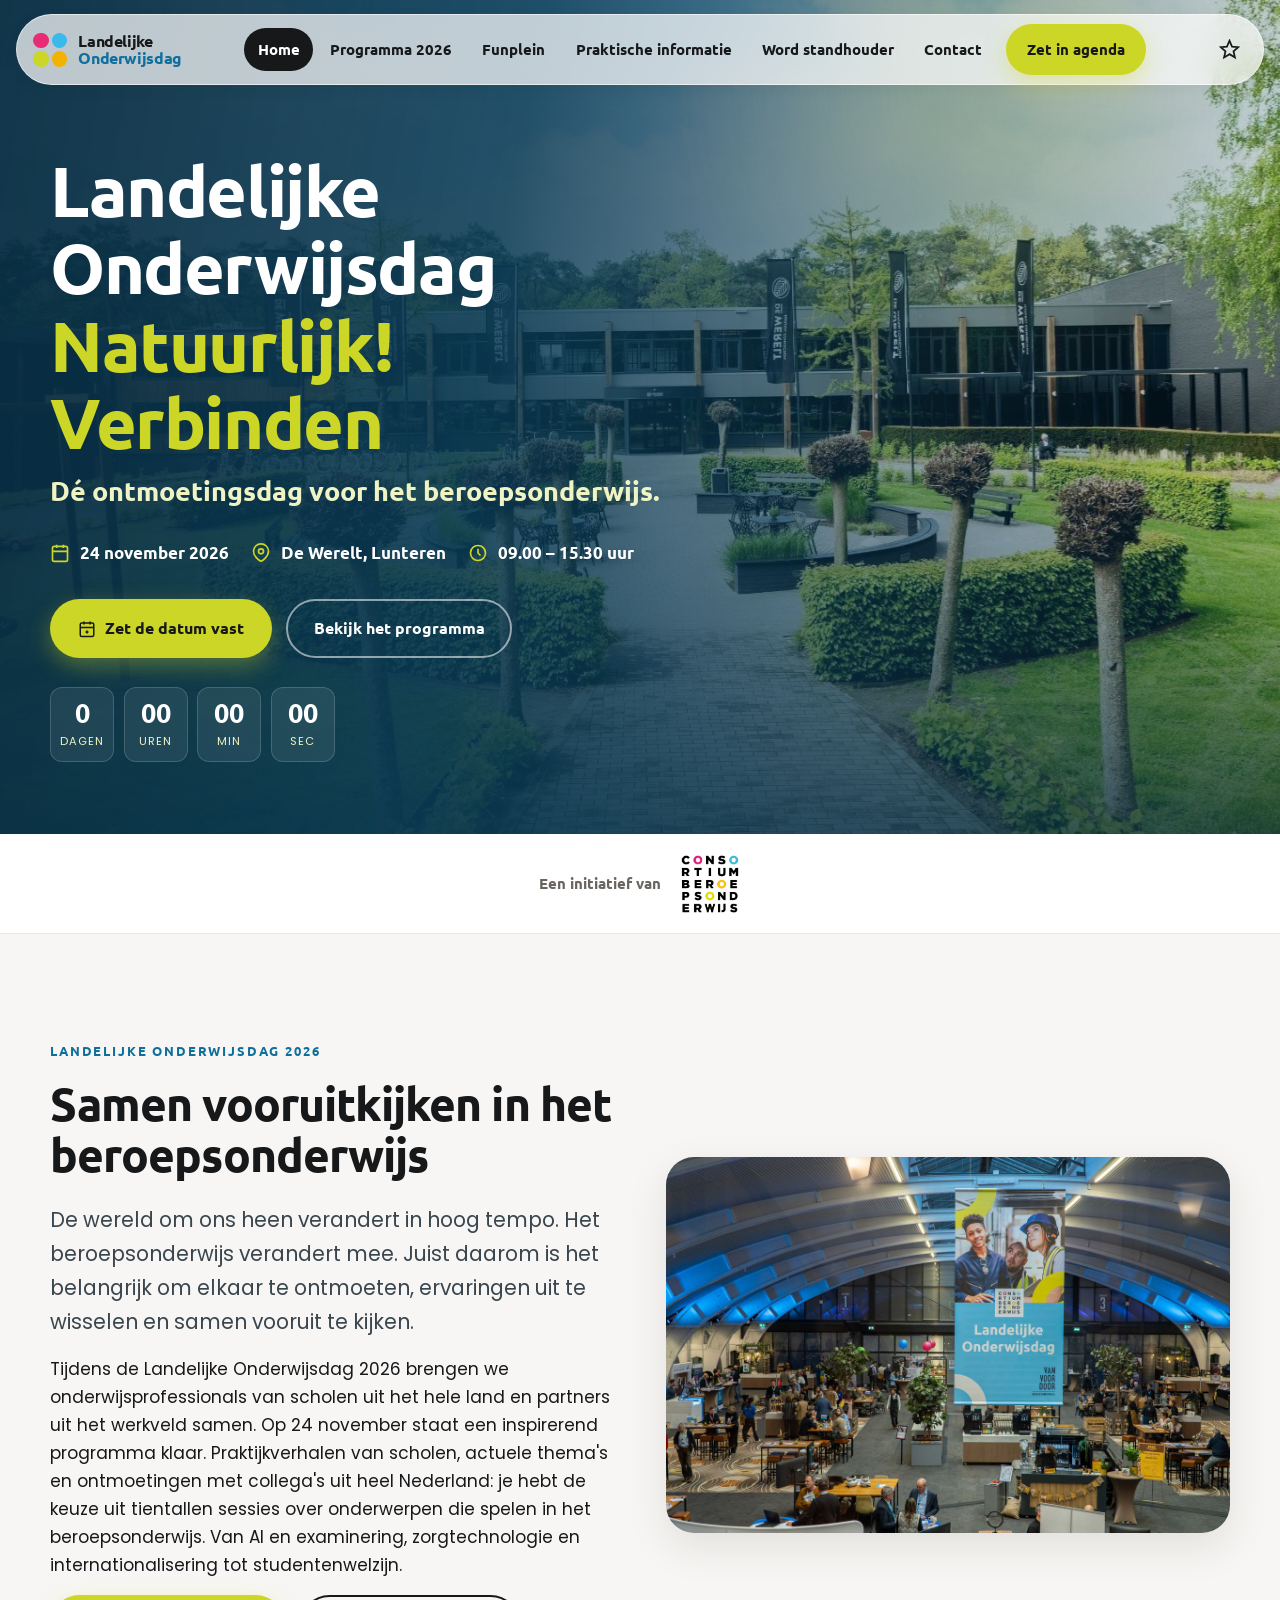
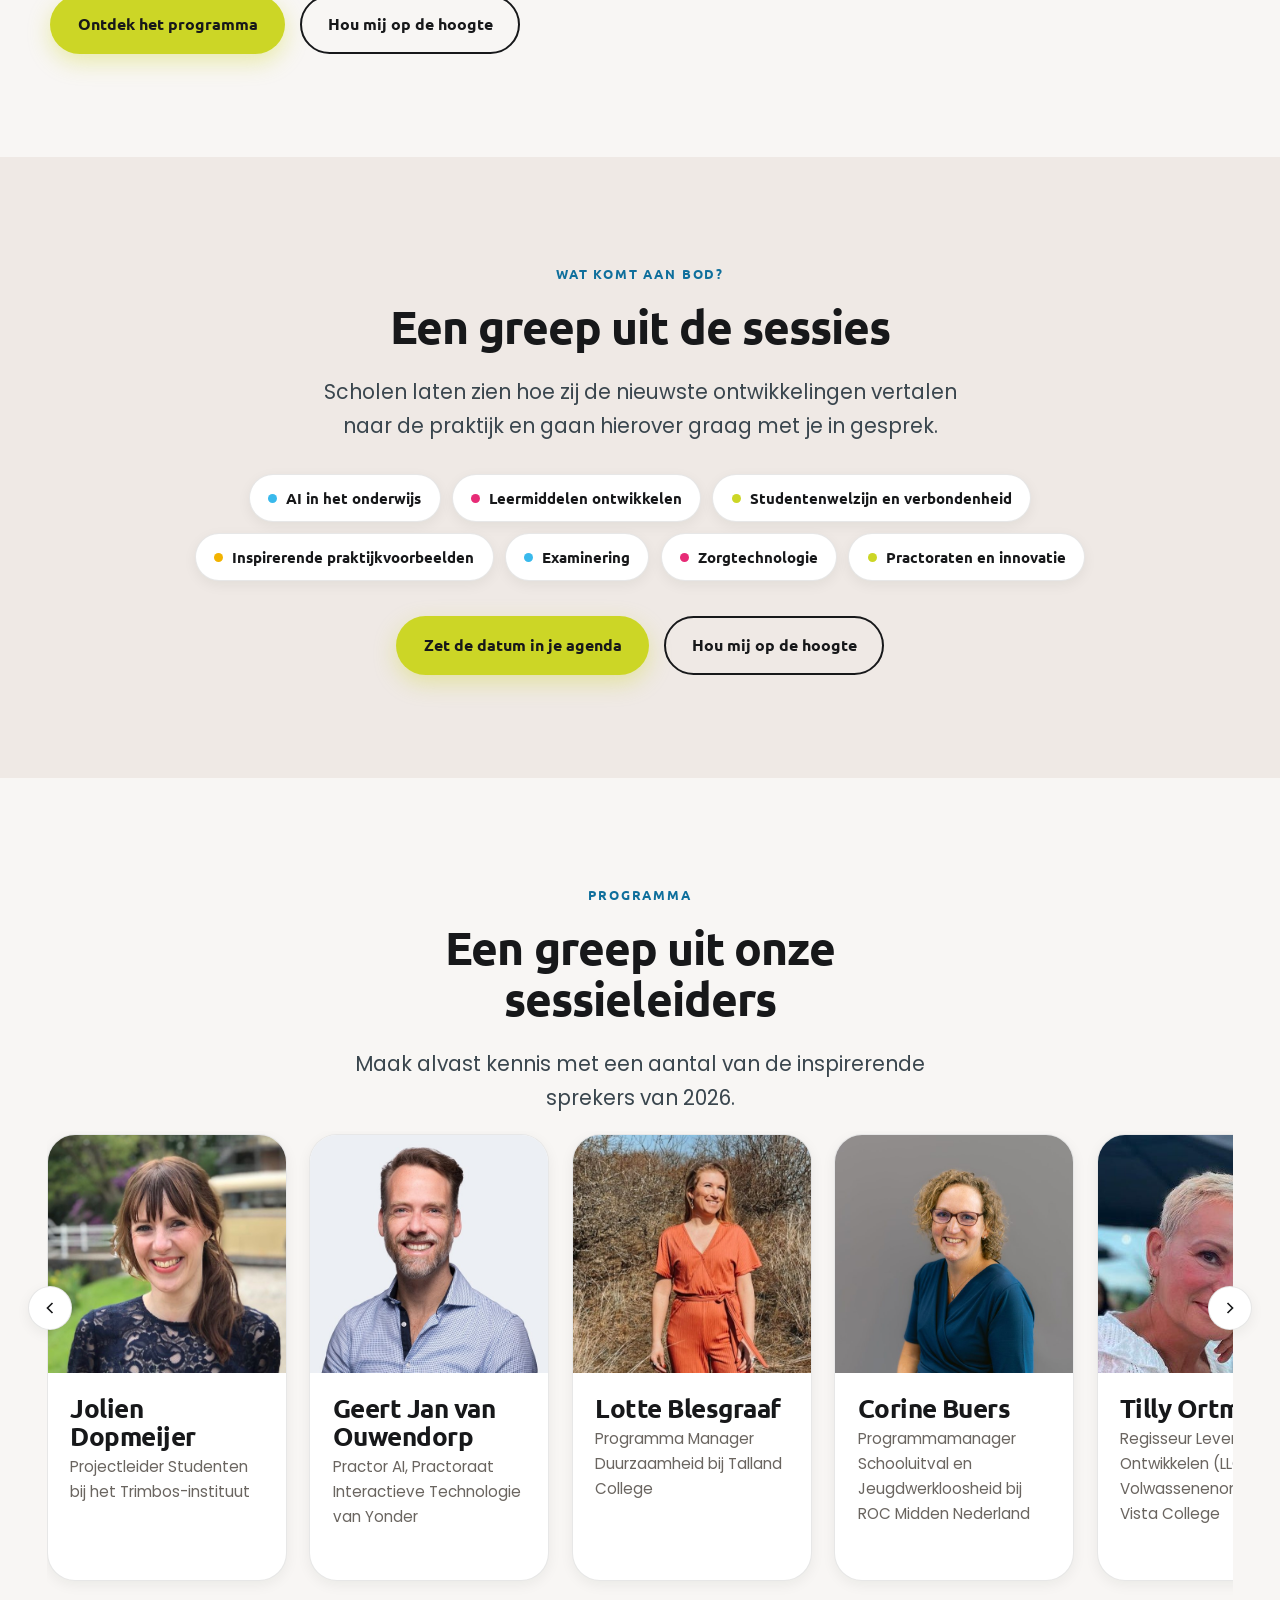
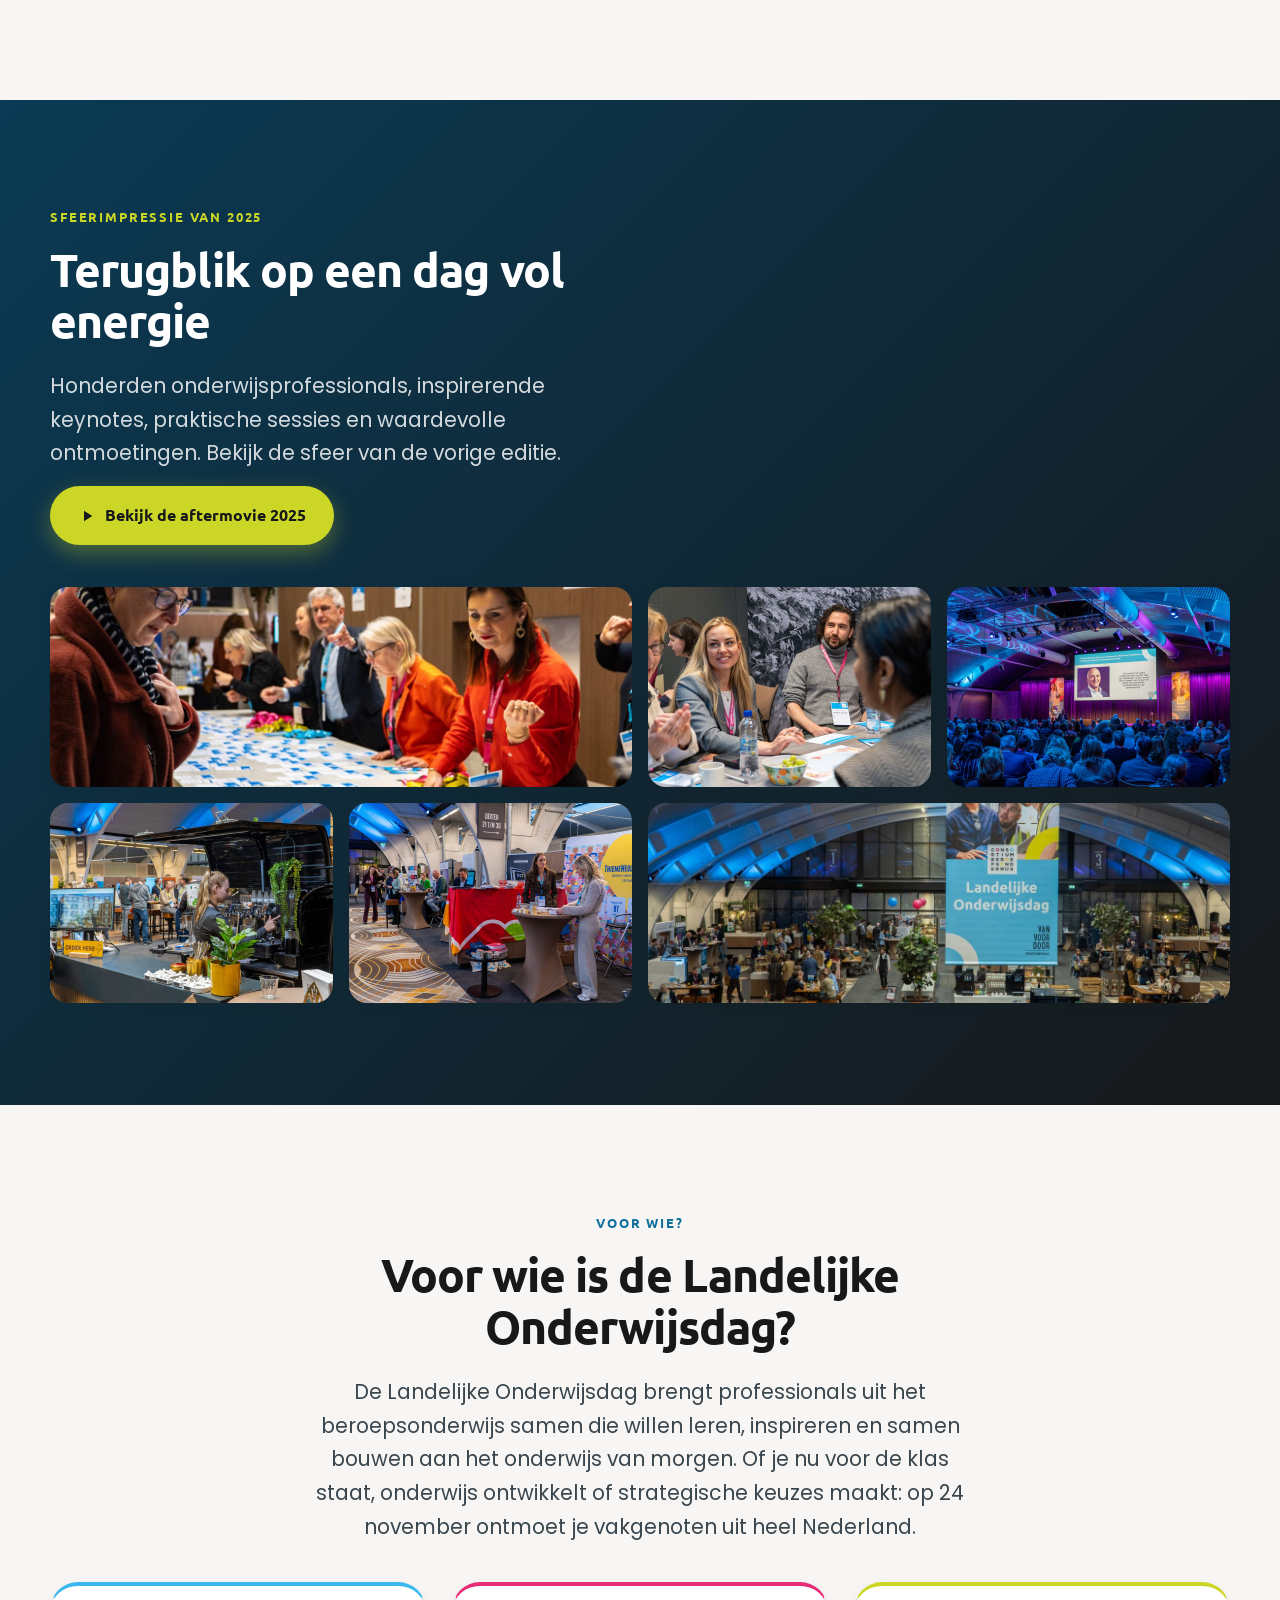
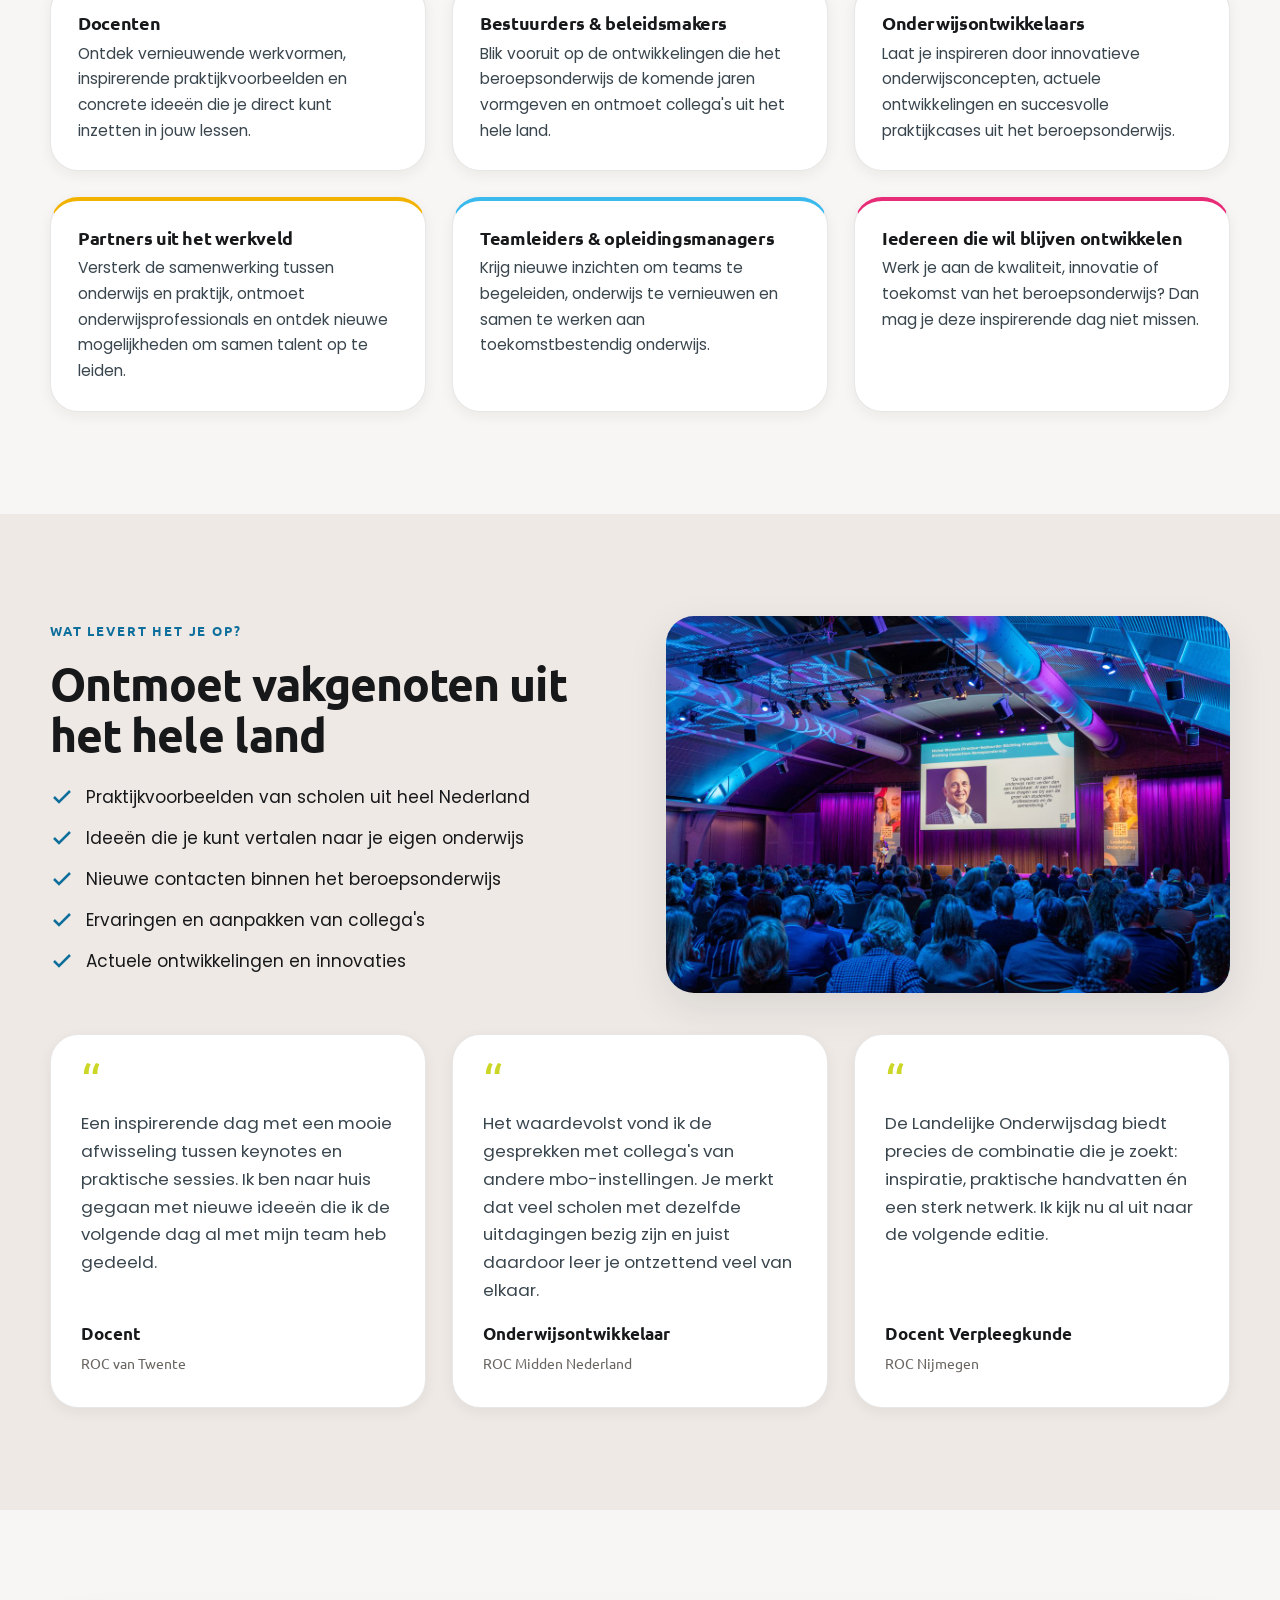
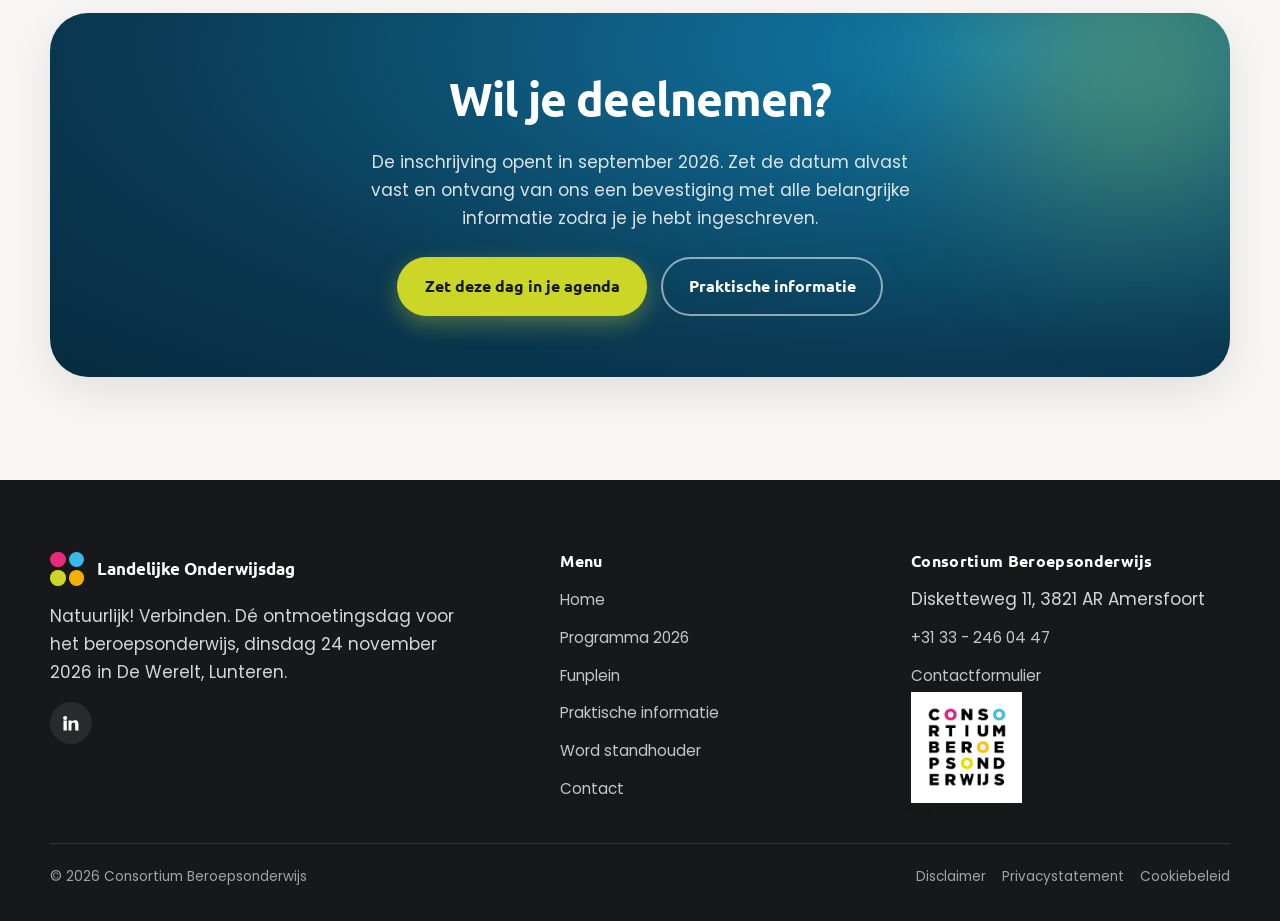
==== index.html @ f84aaa5c "Logo's KLIMmbo en Stichting Praktijkleren toevoegen, tijdlijn-lettergrootte vergroten, timetable-PDF" ====
<!DOCTYPE html>
<html lang="nl">
<head>
<meta charset="UTF-8">
<meta name="viewport" content="width=device-width, initial-scale=1">
<title>Landelijke Onderwijsdag 2026: Natuurlijk! Verbinden</title>
<meta name="description" content="Dinsdag 24 november 2026 in De Werelt, Lunteren. De ontmoetingsplek voor het beroepsonderwijs. Praktijkverhalen, keynotes en tientallen sessies over AI, examinering, studentenwelzijn en meer.">
<meta property="og:title" content="24 november 2026: Landelijke Onderwijsdag">
<meta property="og:description" content="Natuurlijk! Verbinden, dé ontmoetingsdag voor het beroepsonderwijs.">
<meta property="og:type" content="website">
<meta property="og:url" content="https://www.landelijkeonderwijsdag.nl">
<meta property="og:image" content="/assets/og-image.png">
<meta property="og:image:width" content="1200">
<meta property="og:image:height" content="630">
<meta name="twitter:card" content="summary_large_image">
<meta name="twitter:image" content="/assets/og-image.png">
<link rel="icon" href="assets/favicon.svg?v=3" type="image/svg+xml">
<link rel="icon" type="image/png" sizes="32x32" href="assets/favicon-32.png?v=3">
<link rel="apple-touch-icon" sizes="180x180" href="assets/favicon-180.png?v=3">
<link rel="preconnect" href="https://fonts.googleapis.com">
<link rel="preconnect" href="https://fonts.gstatic.com" crossorigin>
<link href="https://fonts.googleapis.com/css2?family=Ubuntu:wght@500;700&family=Poppins:wght@300;400;500;600;700&display=swap" rel="stylesheet">
<script>document.documentElement.classList.add("js");</script>
<link rel="stylesheet" href="assets/styles.css?v=35">
</head>
<body>

<!-- HEADER -->
<header class="site-header">
  <div class="bar">
    <a class="brand" href="index.html" aria-label="Landelijke Onderwijsdag home">
      <span class="brand-mark" aria-hidden="true"><i></i><i></i><i></i><i></i></span>
      <span class="brand-txt">Landelijke<br><b>Onderwijsdag</b></span>
    </a>
    <nav class="nav" id="nav" aria-label="Hoofdmenu">
      <a href="index.html" class="active">Home</a>
      <a href="programma.html">Programma 2026</a>
      <a href="funplein.html">Funplein</a>
      <a href="praktische-informatie.html">Praktische informatie</a>
      <a href="word-standhouder.html">Word standhouder</a>
      <a href="contact.html">Contact</a>
      <a href="assets/files/onderwijsdag-2026.ics" class="btn" download>Zet in agenda</a>
    </nav>
    <button class="nav-toggle" aria-label="Menu" aria-controls="nav" aria-expanded="false">
      <span></span><span></span><span></span>
    </button>
  </div>
</header>
<div class="nav-backdrop"></div>

<!-- HERO -->
<section class="hero hero--photo">
  <div class="hero-bg"><img src="assets/img/venue-hero.jpg" alt="De Werelt in Lunteren, locatie van de Landelijke Onderwijsdag" fetchpriority="high"></div>
  <div class="hero-overlay"></div>
  <div class="container">
    <div class="hero-copy">
      <h1>Landelijke<br>Onderwijsdag<span class="accent">Natuurlijk! Verbinden</span></h1>
      <p class="tagline">Dé ontmoetingsdag voor het beroepsonderwijs.</p>
      <div class="meta">
        <div>
          <svg viewBox="0 0 24 24" fill="none" stroke="currentColor" stroke-width="2"><rect x="3" y="4" width="18" height="18" rx="2"/><path d="M16 2v4M8 2v4M3 10h18"/></svg>
          24 november 2026
        </div>
        <div>
          <svg viewBox="0 0 24 24" fill="none" stroke="currentColor" stroke-width="2"><path d="M21 10c0 7-9 12-9 12s-9-5-9-12a9 9 0 0 1 18 0z"/><circle cx="12" cy="10" r="3"/></svg>
          De Werelt, Lunteren
        </div>
        <div>
          <svg viewBox="0 0 24 24" fill="none" stroke="currentColor" stroke-width="2"><circle cx="12" cy="12" r="9"/><path d="M12 7v5l3 3"/></svg>
          09.00 – 15.30 uur
        </div>
      </div>
      <div class="btn-row">
        <a href="assets/files/onderwijsdag-2026.ics" class="btn" download>
          <svg viewBox="0 0 24 24" fill="none" stroke="currentColor" stroke-width="2"><rect x="3" y="4" width="18" height="18" rx="2"/><path d="M16 2v4M8 2v4M3 10h18M12 14v4M10 16h4"/></svg>
          Zet de datum vast
        </a>
        <a href="programma.html" class="btn btn--outline-light">Bekijk het programma</a>
      </div>
      <div class="countdown" data-countdown aria-label="Aftellen tot het evenement">
        <div class="unit"><div class="num" data-d>–</div><div class="lbl">dagen</div></div>
        <div class="unit"><div class="num" data-h>–</div><div class="lbl">uren</div></div>
        <div class="unit"><div class="num" data-m>–</div><div class="lbl">min</div></div>
        <div class="unit"><div class="num" data-s>–</div><div class="lbl">sec</div></div>
      </div>
    </div>
  </div>
</section>

<!-- Een initiatief van -->
<div class="initiatief">
  <div class="container">
    <span class="lbl">Een initiatief van</span>
    <a href="https://www.consortiumbo.nl" target="_blank" rel="noopener" aria-label="Consortium Beroepsonderwijs">
      <img src="assets/img/consortium-logo.png" alt="Consortium Beroepsonderwijs">
    </a>
  </div>
</div>

<!-- INTRO -->
<section class="section">
  <div class="container split">
    <div class="reveal">
      <span class="eyebrow">Landelijke Onderwijsdag 2026</span>
      <h2>Samen vooruitkijken in het beroepsonderwijs</h2>
      <p class="lead">De wereld om ons heen verandert in hoog tempo. Het beroepsonderwijs verandert mee. Juist daarom is het belangrijk om elkaar te ontmoeten, ervaringen uit te wisselen en samen vooruit te kijken.</p>
      <p>Tijdens de Landelijke Onderwijsdag 2026 brengen we onderwijsprofessionals van scholen uit het hele land en partners uit het werkveld samen. Op 24 november staat een inspirerend programma klaar. Praktijkverhalen van scholen, actuele thema's en ontmoetingen met collega's uit heel Nederland: je hebt de keuze uit tientallen sessies over onderwerpen die spelen in het beroepsonderwijs. Van AI en examinering, zorgtechnologie en internationalisering tot studentenwelzijn.</p>
      <div class="btn-row">
        <a href="programma.html" class="btn">Ontdek het programma</a>
        <a href="contact.html" class="btn btn--ghost">Hou mij op de hoogte</a>
      </div>
    </div>
    <div class="media reveal d2">
      <img src="assets/img/sfeer6.jpg" alt="Sfeerimpressie van de Landelijke Onderwijsdag">
    </div>
  </div>
</section>

<!-- SESSIES -->
<section class="section sec-cream2">
  <div class="container">
    <div class="center reveal" style="max-width:640px;margin-inline:auto">
      <span class="eyebrow" style="justify-content:center">Wat komt aan bod?</span>
      <h2>Een greep uit de sessies</h2>
      <p class="lead" style="margin-inline:auto">Scholen laten zien hoe zij de nieuwste ontwikkelingen vertalen naar de praktijk en gaan hierover graag met je in gesprek.</p>
    </div>
    <ul class="pills reveal d1" style="justify-content:center;margin-top:2rem;max-width:900px;margin-inline:auto">
      <li>AI in het onderwijs</li>
      <li>Leermiddelen ontwikkelen</li>
      <li>Studentenwelzijn en verbondenheid</li>
      <li>Inspirerende praktijkvoorbeelden</li>
      <li>Examinering</li>
      <li>Zorgtechnologie</li>
      <li>Practoraten en innovatie</li>
    </ul>
    <div class="center reveal d2" style="margin-top:2.2rem">
      <div class="btn-row" style="justify-content:center">
        <a href="assets/files/onderwijsdag-2026.ics" class="btn" download>Zet de datum in je agenda</a>
        <a href="contact.html" class="btn btn--ghost">Hou mij op de hoogte</a>
      </div>
    </div>
  </div>
</section>

<!-- SPREKERS -->
<section class="section">
  <div class="container">
    <div class="center reveal" style="max-width:620px;margin-inline:auto">
      <span class="eyebrow" style="justify-content:center">Programma</span>
      <h2>Een greep uit onze sessieleiders</h2>
      <p class="lead" style="margin-inline:auto">Maak alvast kennis met een aantal van de inspirerende sprekers van 2026.</p>
    </div>
    <div class="speaker-slider reveal d2">
      <button type="button" class="speaker-slider__nav speaker-slider__nav--prev" aria-label="Vorige sprekers">
        <svg viewBox="0 0 24 24" fill="none" stroke="currentColor" stroke-width="2"><path d="M15 18l-6-6 6-6"/></svg>
      </button>
      <div class="speaker-slider__track">
        <article class="speaker speaker-slider__item">
          <img src="assets/img/speaker-jolien.jpg?v=2" alt="Jolien Dopmeijer">
          <div class="body"><h3>Jolien Dopmeijer</h3><p class="role">Projectleider Studenten bij het Trimbos-instituut</p></div>
        </article>
        <article class="speaker speaker-slider__item">
          <img src="assets/img/speaker-geertjan.jpg" alt="Geert Jan van Ouwendorp">
          <div class="body"><h3>Geert Jan van Ouwendorp</h3><p class="role">Practor AI, Practoraat Interactieve Technologie van Yonder</p></div>
        </article>
        <article class="speaker speaker-slider__item">
          <img src="assets/img/speaker-lotte.jpg" alt="Lotte Blesgraaf">
          <div class="body"><h3>Lotte Blesgraaf</h3><p class="role">Programma Manager Duurzaamheid bij Talland College</p></div>
        </article>
        <article class="speaker speaker-slider__item">
          <img src="assets/img/speakers/corine-buers.jpg" alt="Corine Buers">
          <div class="body"><h3>Corine Buers</h3><p class="role">Programmamanager Schooluitval en Jeugdwerkloosheid bij ROC Midden Nederland</p></div>
        </article>
        <article class="speaker speaker-slider__item">
          <img src="assets/img/speakers/tilly-ortmans.jpg" alt="Tilly Ortmans">
          <div class="body"><h3>Tilly Ortmans</h3><p class="role">Regisseur Leven Lang Ontwikkelen (LLO) en Volwassenenonderwijs bij Vista College</p></div>
        </article>
        <article class="speaker speaker-slider__item">
          <img src="assets/img/speakers/martin-borsje.jpg" alt="Martin Borsje">
          <div class="body"><h3>Martin Borsje</h3><p class="role">Docent Mechatronica bij Da Vinci College en contact Internationalisering</p></div>
        </article>
        <article class="speaker speaker-slider__item">
          <img src="assets/img/speakers/anne-ruth-oosterbroek.jpg" alt="Anne-Ruth Oosterbroek">
          <div class="body"><h3>Anne-Ruth Oosterbroek</h3><p class="role">Docent onderzoeker Zorg en Technologie bij ROC van Twente</p></div>
        </article>
        <article class="speaker speaker-slider__item">
          <img src="assets/img/speakers/sander-berendsen.jpg" alt="Sander Berendsen">
          <div class="body"><h3>Sander Berendsen</h3><p class="role">Docent-onderzoeker bij Graafschap College en lerarenopleider aan de HAN Academie Educatie</p></div>
        </article>
        <article class="speaker speaker-slider__item">
          <img src="assets/img/speakers/francis-herrijgers.jpg" alt="Francis Herrijgers">
          <div class="body"><h3>Francis Herrijgers</h3><p class="role">Regisseur immersieve technologie (XR/VR) bij Landstede</p></div>
        </article>
        <article class="speaker speaker-slider__item">
          <img src="assets/img/speakers/nastasia-griffioen.jpg" alt="Nastasia Griffioen">
          <div class="body"><h3>Nastasia Griffioen</h3><p class="role">Coördinator Expertisecentrum Digitalisering en Welzijn en onderzoeker</p></div>
        </article>
        <article class="speaker speaker-slider__item">
          <img src="assets/img/speakers/maaike-van-der-snoek.jpg" alt="Maaike van der Snoek">
          <div class="body"><h3>Maaike van der Snoek</h3><p class="role">Beleidsadviseur Studentenwelzijn bij Firda</p></div>
        </article>
      </div>
      <button type="button" class="speaker-slider__nav speaker-slider__nav--next" aria-label="Volgende sprekers">
        <svg viewBox="0 0 24 24" fill="none" stroke="currentColor" stroke-width="2"><path d="M9 18l6-6-6-6"/></svg>
      </button>
    </div>
  </div>
</section>

<!-- SFEER 2025 -->
<section class="section sec-dark">
  <div class="container">
    <div class="split" style="margin-bottom:2.6rem">
      <div class="reveal">
        <span class="eyebrow">Sfeerimpressie van 2025</span>
        <h2>Terugblik op een dag vol energie</h2>
        <p class="lead">Honderden onderwijsprofessionals, inspirerende keynotes, praktische sessies en waardevolle ontmoetingen. Bekijk de sfeer van de vorige editie.</p>
        <a href="https://player.vimeo.com/video/1062774708" class="btn" target="_blank" rel="noopener">
          <svg viewBox="0 0 24 24" fill="currentColor"><path d="M8 5v14l11-7z"/></svg>
          Bekijk de aftermovie 2025
        </a>
      </div>
    </div>
    <div class="gallery reveal d1">
      <figure class="wide" data-lightbox><img src="assets/img/sfeer1.jpg" alt="Sfeerimpressie 2025" loading="lazy"></figure>
      <figure data-lightbox><img src="assets/img/sfeer2.jpg" alt="Sfeerimpressie 2025" loading="lazy"></figure>
      <figure data-lightbox><img src="assets/img/sfeer3.jpg" alt="Sfeerimpressie 2025" loading="lazy"></figure>
      <figure data-lightbox><img src="assets/img/sfeer4.jpg" alt="Sfeerimpressie 2025" loading="lazy"></figure>
      <figure data-lightbox><img src="assets/img/sfeer5.jpg" alt="Sfeerimpressie 2025" loading="lazy"></figure>
      <figure class="wide" data-lightbox><img src="assets/img/sfeer6.jpg" alt="Sfeerimpressie 2025" loading="lazy"></figure>
    </div>
  </div>
</section>

<!-- DOELGROEP -->
<section class="section">
  <div class="container">
    <div class="center reveal" style="max-width:680px;margin-inline:auto">
      <span class="eyebrow" style="justify-content:center">Voor wie?</span>
      <h2>Voor wie is de Landelijke Onderwijsdag?</h2>
      <p class="lead" style="margin-inline:auto">De Landelijke Onderwijsdag brengt professionals uit het beroepsonderwijs samen die willen leren, inspireren en samen bouwen aan het onderwijs van morgen. Of je nu voor de klas staat, onderwijs ontwikkelt of strategische keuzes maakt: op 24 november ontmoet je vakgenoten uit heel Nederland.</p>
    </div>
    <div class="grid grid-3" style="margin-top:2.4rem">
      <article class="aud reveal"><h3>Docenten</h3><p>Ontdek vernieuwende werkvormen, inspirerende praktijkvoorbeelden en concrete ideeën die je direct kunt inzetten in jouw lessen.</p></article>
      <article class="aud reveal d1"><h3>Bestuurders &amp; beleidsmakers</h3><p>Blik vooruit op de ontwikkelingen die het beroepsonderwijs de komende jaren vormgeven en ontmoet collega's uit het hele land.</p></article>
      <article class="aud reveal d2"><h3>Onderwijsontwikkelaars</h3><p>Laat je inspireren door innovatieve onderwijsconcepten, actuele ontwikkelingen en succesvolle praktijkcases uit het beroepsonderwijs.</p></article>
      <article class="aud reveal"><h3>Partners uit het werkveld</h3><p>Versterk de samenwerking tussen onderwijs en praktijk, ontmoet onderwijsprofessionals en ontdek nieuwe mogelijkheden om samen talent op te leiden.</p></article>
      <article class="aud reveal d1"><h3>Teamleiders &amp; opleidingsmanagers</h3><p>Krijg nieuwe inzichten om teams te begeleiden, onderwijs te vernieuwen en samen te werken aan toekomstbestendig onderwijs.</p></article>
      <article class="aud reveal d2"><h3>Iedereen die wil blijven ontwikkelen</h3><p>Werk je aan de kwaliteit, innovatie of toekomst van het beroepsonderwijs? Dan mag je deze inspirerende dag niet missen.</p></article>
    </div>
  </div>
</section>

<!-- OPBRENGST + TESTIMONIALS -->
<section class="section sec-cream2">
  <div class="container">
    <div class="split" style="margin-bottom:2.6rem;align-items:start">
      <div class="reveal">
        <span class="eyebrow">Wat levert het je op?</span>
        <h2>Ontmoet vakgenoten uit het hele land</h2>
        <ul class="check" style="margin-top:1.2rem">
          <li><svg viewBox="0 0 24 24" fill="none" stroke="currentColor" stroke-width="2.5"><path d="M20 6 9 17l-5-5"/></svg>Praktijkvoorbeelden van scholen uit heel Nederland</li>
          <li><svg viewBox="0 0 24 24" fill="none" stroke="currentColor" stroke-width="2.5"><path d="M20 6 9 17l-5-5"/></svg>Ideeën die je kunt vertalen naar je eigen onderwijs</li>
          <li><svg viewBox="0 0 24 24" fill="none" stroke="currentColor" stroke-width="2.5"><path d="M20 6 9 17l-5-5"/></svg>Nieuwe contacten binnen het beroepsonderwijs</li>
          <li><svg viewBox="0 0 24 24" fill="none" stroke="currentColor" stroke-width="2.5"><path d="M20 6 9 17l-5-5"/></svg>Ervaringen en aanpakken van collega's</li>
          <li><svg viewBox="0 0 24 24" fill="none" stroke="currentColor" stroke-width="2.5"><path d="M20 6 9 17l-5-5"/></svg>Actuele ontwikkelingen en innovaties</li>
        </ul>
      </div>
      <div class="reveal d2">
        <img src="assets/img/sfeer3.jpg" alt="Deelnemers in gesprek" style="border-radius:var(--r-lg);box-shadow:var(--sh);width:100%">
      </div>
    </div>
    <div class="grid grid-3">
      <figure class="quote reveal" style="margin:0">
        <div class="mark">&ldquo;</div>
        <p>Een inspirerende dag met een mooie afwisseling tussen keynotes en praktische sessies. Ik ben naar huis gegaan met nieuwe ideeën die ik de volgende dag al met mijn team heb gedeeld.</p>
        <div class="who"><b>Docent</b><span>ROC van Twente</span></div>
      </figure>
      <figure class="quote reveal d1" style="margin:0">
        <div class="mark">&ldquo;</div>
        <p>Het waardevolst vond ik de gesprekken met collega's van andere mbo-instellingen. Je merkt dat veel scholen met dezelfde uitdagingen bezig zijn en juist daardoor leer je ontzettend veel van elkaar.</p>
        <div class="who"><b>Onderwijsontwikkelaar</b><span>ROC Midden Nederland</span></div>
      </figure>
      <figure class="quote reveal d2" style="margin:0">
        <div class="mark">&ldquo;</div>
        <p>De Landelijke Onderwijsdag biedt precies de combinatie die je zoekt: inspiratie, praktische handvatten én een sterk netwerk. Ik kijk nu al uit naar de volgende editie.</p>
        <div class="who"><b>Docent Verpleegkunde</b><span>ROC Nijmegen</span></div>
      </figure>
    </div>
  </div>
</section>

<!-- CTA -->
<section class="section">
  <div class="container">
    <div class="cta-band reveal">
      <h2>Wil je deelnemen?</h2>
      <p>De inschrijving opent in september 2026. Zet de datum alvast vast en ontvang van ons een bevestiging met alle belangrijke informatie zodra je je hebt ingeschreven.</p>
      <div class="btn-row" style="justify-content:center;margin-top:1.6rem">
        <a href="assets/files/onderwijsdag-2026.ics" class="btn" download>Zet deze dag in je agenda</a>
        <a href="praktische-informatie.html" class="btn btn--outline-light">Praktische informatie</a>
      </div>
    </div>
  </div>
</section>

<!-- FOOTER -->
<footer class="site-footer">
  <div class="container">
    <div class="footer-grid">
      <div>
        <div class="footer-brand"><span class="brand-mark" aria-hidden="true"><i></i><i></i><i></i><i></i></span><b>Landelijke Onderwijsdag</b></div>
        <p style="max-width:38ch">Natuurlijk! Verbinden. Dé ontmoetingsdag voor het beroepsonderwijs, dinsdag 24 november 2026 in De Werelt, Lunteren.</p>
        <div class="social">
          <a href="https://www.linkedin.com/company/consortiumberoepsonderwijs" target="_blank" rel="noopener" aria-label="LinkedIn">
            <svg viewBox="0 0 24 24" fill="currentColor"><path d="M4.98 3.5A2.5 2.5 0 1 1 5 8.5a2.5 2.5 0 0 1-.02-5zM3 9h4v12H3zM9 9h3.8v1.7h.05c.53-1 1.83-2.05 3.76-2.05C20.4 8.65 21 11 21 14.1V21h-4v-6.1c0-1.46-.03-3.35-2.04-3.35-2.04 0-2.36 1.6-2.36 3.25V21H9z"/></svg>
          </a>
        </div>
      </div>
      <div>
        <h4>Menu</h4>
        <ul class="footer-links">
          <li><a href="index.html">Home</a></li>
          <li><a href="programma.html">Programma 2026</a></li>
          <li><a href="funplein.html">Funplein</a></li>
          <li><a href="praktische-informatie.html">Praktische informatie</a></li>
          <li><a href="word-standhouder.html">Word standhouder</a></li>
          <li><a href="contact.html">Contact</a></li>
        </ul>
      </div>
      <div>
        <h4>Consortium Beroepsonderwijs</h4>
        <ul class="footer-links">
          <li>Disketteweg 11, 3821 AR Amersfoort</li>
          <li><a href="tel:+31332460447">+31 33 - 246 04 47</a></li>
          <li><a href="contact.html">Contactformulier</a></li>
        </ul>
        <div class="footer-consortium"><img src="assets/img/consortium-logo.png" alt="Consortium Beroepsonderwijs"></div>
      </div>
    </div>
    <div class="footer-bottom">
      <span>&copy; <span data-year>2026</span> Consortium Beroepsonderwijs</span>
      <nav>
        <a href="disclaimer.html">Disclaimer</a>
        <a href="privacystatement.html">Privacystatement</a>
        <a href="cookiebeleid.html">Cookiebeleid</a>
      </nav>
    </div>
  </div>
</footer>

<div class="lightbox" aria-hidden="true"><button class="close" aria-label="Sluiten">&times;</button><img src="" alt=""></div>
<script src="assets/main.js?v=13"></script>
</body>
</html>
---- assets/styles.css ----
/* ============================================================
   Landelijke Onderwijsdag 2026 — Design System
   Thema: "Natuurlijk! Verbinden" — fris, natuur-geïnspireerd
   ============================================================ */

:root{
  /* Brand — Consortium Beroepsonderwijs huisstijl */
  --blue:#39b9ec;        /* Corporate — innovatie & verbinding */
  --blue-600:#1c9fd6;
  --blue-800:#0f6f9c;
  --blue-deep:#0a3a54;   /* donkere secties */
  --pink:#e72b76;        /* Zorg & Welzijn */
  --lime:#ccd626;        /* Techniek */
  --lime-bright:#d9e34a;
  --lime-soft:#f0f3c4;
  --yellow:#f2b300;      /* Training & Advies */

  /* rollen (behouden namen voor bestaande inline-stijlen) */
  --forest:#0f6f9c;      /* accent tekst/links/iconen -> corporate blauw (donker) */
  --forest-deep:#0a3a54; /* donkere sectie-gradient */
  --ink:#17181a;         /* zwart uit huisstijl */
  --ink-soft:#3a464e;
  --cream:#f8f6f4;       /* licht warm grijs */
  --cream-2:#efe9e5;     /* Warm Gray 1 tint */
  --white:#ffffff;
  --warm-1:#e9e4e1;
  --warm-2:#ddd6d3;
  --sand:#e9e4e1;
  --muted:#6a6560;
  --line:rgba(23,24,26,.10);

  /* Type — Ubuntu (koppen) + Poppins (broodtekst) */
  --font-head:'Ubuntu',system-ui,'Verdana',sans-serif;
  --font-body:'Poppins',system-ui,'Verdana',sans-serif;

  /* Radius & shadow */
  --r-sm:12px; --r:18px; --r-lg:28px; --r-xl:38px;
  --sh-sm:0 4px 14px rgba(15,36,25,.06);
  --sh:0 14px 40px rgba(15,36,25,.10);
  --sh-lg:0 30px 70px rgba(15,36,25,.16);

  --container:1180px;
  --ease:cubic-bezier(.22,.61,.36,1);
}

*,*::before,*::after{box-sizing:border-box}
html{scroll-behavior:smooth;-webkit-text-size-adjust:100%}
body{
  margin:0;font-family:var(--font-body);color:var(--ink);
  background:var(--cream);line-height:1.65;font-size:clamp(15px,.5vw + 14px,17px);
  overflow-x:hidden;-webkit-font-smoothing:antialiased;
}
img{max-width:100%;display:block}
a{color:inherit;text-decoration:none}
h1,h2,h3,h4{font-family:var(--font-head);font-weight:800;line-height:1.1;letter-spacing:-.02em;margin:0 0 .5em}
h1{font-size:clamp(2.4rem,6vw,4.4rem)}
h2{font-size:clamp(1.8rem,4vw,2.9rem)}
h3{font-size:clamp(1.2rem,2.4vw,1.6rem)}
p{margin:0 0 1rem}
ul{margin:0 0 1rem;padding-left:1.1rem}
:focus-visible{outline:3px solid var(--forest);outline-offset:3px;border-radius:6px}

.container{width:min(100% - 2.4rem,var(--container));margin-inline:auto}
.section{padding:clamp(3.5rem,8vw,7rem) 0}
.section--tight{padding:clamp(2.5rem,5vw,4rem) 0}
.center{text-align:center}
.eyebrow{
  display:inline-flex;align-items:center;gap:.5rem;font-family:var(--font-head);
  font-weight:700;font-size:.82rem;letter-spacing:.14em;text-transform:uppercase;
  color:var(--forest);margin-bottom:1rem;
}
.lead{font-size:clamp(1.05rem,1.6vw,1.28rem);color:var(--ink-soft);max-width:60ch}
.muted{color:var(--muted)}

/* ---------- Buttons ---------- */
.btn{
  --bg:var(--lime);--fg:var(--ink);
  display:inline-flex;align-items:center;gap:.6rem;
  font-family:var(--font-head);font-weight:700;font-size:1rem;
  padding:.9rem 1.6rem;border-radius:999px;background:var(--bg);color:var(--fg);
  border:2px solid transparent;cursor:pointer;transition:transform .3s var(--ease),box-shadow .3s var(--ease),background .3s;
  box-shadow:0 8px 22px rgba(205,214,37,.35);will-change:transform;
}
.btn:hover{transform:translateY(-3px);box-shadow:0 14px 30px rgba(205,214,37,.45)}
.btn svg{width:18px;height:18px}
.btn--ghost{--bg:transparent;--fg:var(--ink);border-color:var(--ink);box-shadow:none}
.btn--ghost:hover{background:var(--ink);color:var(--white);box-shadow:none}
.btn--light{--bg:var(--white);--fg:var(--ink);box-shadow:var(--sh-sm)}
.btn--outline-light{--bg:transparent;--fg:var(--white);border-color:rgba(255,255,255,.55);box-shadow:none}
.btn--outline-light:hover{background:var(--white);color:var(--ink)}
.btn-row{display:flex;flex-wrap:wrap;gap:.9rem}

/* ---------- Header / Nav ---------- */
.site-header{position:fixed;inset:0 0 auto 0;z-index:100;transition:all .35s var(--ease)}
.site-header .bar{
  display:flex;align-items:center;justify-content:space-between;gap:1rem;
  margin:0 auto;width:min(100% - 2rem,1300px);
  background:rgba(255,255,255,.72);backdrop-filter:blur(16px);-webkit-backdrop-filter:blur(16px);
  border:1px solid rgba(255,255,255,.6);box-shadow:var(--sh-sm);
  padding:.55rem .7rem .55rem 1rem;border-radius:999px;margin-top:.9rem;transition:all .35s var(--ease);
}
.site-header.scrolled .bar{background:rgba(255,255,255,.9);box-shadow:var(--sh)}
.brand{display:flex;align-items:center;gap:.7rem;font-family:var(--font-head);font-weight:800;letter-spacing:-.02em}
.brand img{width:42px;height:42px;border-radius:10px;object-fit:cover}
.brand span{font-size:1rem;line-height:1.05;max-width:9.5rem}
.brand span b{color:var(--forest)}
.nav{display:flex;align-items:center;gap:.2rem}
.nav a{
  font-family:var(--font-head);font-weight:600;font-size:.95rem;color:var(--ink);
  padding:.55rem .85rem;border-radius:999px;transition:background .25s,color .25s;position:relative;
}
.nav a:hover{background:var(--cream-2)}
.nav a.active{background:var(--ink);color:var(--white)}
.nav .btn{margin-left:.4rem;padding:.7rem 1.2rem;font-size:.92rem}
.nav-toggle{display:none;background:none;border:0;cursor:pointer;padding:.4rem;width:44px;height:44px}
.nav-toggle span{display:block;width:24px;height:2.5px;background:var(--ink);border-radius:3px;margin:5px auto;transition:.3s var(--ease)}
.nav-toggle[aria-expanded="true"] span:nth-child(1){transform:translateY(7.5px) rotate(45deg)}
.nav-toggle[aria-expanded="true"] span:nth-child(2){opacity:0}
.nav-toggle[aria-expanded="true"] span:nth-child(3){transform:translateY(-7.5px) rotate(-45deg)}
.fav-toggle{position:relative;flex:none;background:none;border:0;cursor:pointer;padding:.4rem;width:44px;height:44px;
  border-radius:50%;color:var(--ink);display:grid;place-items:center;transition:background .25s,color .25s}
.fav-toggle svg{width:21px;height:21px}
.fav-toggle:hover{background:var(--cream-2)}
.fav-toggle__count{position:absolute;top:.1rem;right:.1rem;background:var(--pink);color:#fff;font-family:var(--font-head);
  font-weight:700;font-size:.62rem;line-height:1;min-width:16px;height:16px;border-radius:999px;display:grid;place-items:center;padding:0 .2rem}
.fav-toggle__count[hidden]{display:none}

/* ---------- Hero ---------- */
.hero{position:relative;padding:clamp(8rem,16vw,11rem) 0 clamp(3.5rem,7vw,6rem);overflow:hidden;
  background:radial-gradient(125% 120% at 82% 0%,#2ba0d8 0%,#0f6f9c 40%,var(--blue-deep) 72%,#06283a 100%);color:var(--white)}
.hero .blob{position:absolute;border-radius:50%;z-index:0;filter:blur(70px);opacity:.5;animation:float 14s ease-in-out infinite}
.hero .blob.b1{width:420px;height:420px;background:var(--lime);top:-120px;right:-60px;opacity:.28}
.hero .blob.b2{width:360px;height:360px;background:var(--blue);bottom:-140px;left:-80px;opacity:.42;animation-delay:-5s}
.hero .blob.b3{width:240px;height:240px;background:var(--pink);top:38%;left:44%;opacity:.16;animation-delay:-9s}
.hero .container{position:relative;z-index:2;display:grid;grid-template-columns:1.15fr .85fr;gap:clamp(2rem,4vw,4rem);align-items:center}
.hero-badge{display:inline-flex;align-items:center;gap:.6rem;background:rgba(255,255,255,.1);border:1px solid rgba(255,255,255,.2);
  padding:.5rem 1rem;border-radius:999px;font-family:var(--font-head);font-weight:600;font-size:.9rem;margin-bottom:1.4rem;backdrop-filter:blur(6px)}
.hero-badge .dot{width:9px;height:9px;border-radius:50%;background:var(--lime);box-shadow:0 0 0 5px rgba(205,214,37,.25);animation:pulse 2.4s infinite}
.hero h1{color:#fff;margin-bottom:.4rem}
.hero h1 .accent{color:var(--lime);display:block}
.hero .tagline{font-family:var(--font-head);font-weight:600;font-size:clamp(1.2rem,2.4vw,1.7rem);color:var(--lime-soft);margin:0 0 1.4rem}
.hero .meta{display:flex;flex-wrap:wrap;gap:1.4rem;margin:1.6rem 0 2rem;font-family:var(--font-head)}
.hero .meta div{display:flex;align-items:center;gap:.6rem;font-weight:600}
.hero .meta svg{width:20px;height:20px;color:var(--lime)}
.hero-visual{position:relative}
.hero-visual .frame{border-radius:var(--r-xl);overflow:hidden;box-shadow:var(--sh-lg);border:1px solid rgba(255,255,255,.15);transform:rotate(1.4deg)}
.hero-visual .frame img{width:100%;height:100%;object-fit:cover;aspect-ratio:4/3}
/* countdown */
.countdown{display:flex;gap:.6rem;margin-top:1.8rem}
.countdown .unit{background:rgba(255,255,255,.08);border:1px solid rgba(255,255,255,.16);border-radius:var(--r-sm);
  padding:.7rem .5rem;min-width:64px;text-align:center;backdrop-filter:blur(6px)}
.countdown .num{font-family:var(--font-head);font-weight:800;font-size:1.7rem;line-height:1;color:#fff}
.countdown .lbl{font-size:.7rem;text-transform:uppercase;letter-spacing:.1em;color:var(--lime-soft);margin-top:.35rem}

@keyframes float{0%,100%{transform:translate(0,0)}50%{transform:translate(20px,-30px)}}
@keyframes pulse{0%,100%{box-shadow:0 0 0 5px rgba(205,214,37,.25)}50%{box-shadow:0 0 0 9px rgba(205,214,37,0)}}

/* wave divider */
.wave{display:block;width:100%;height:auto;margin-bottom:-6px}

/* ---------- Brand mark (dot-grid, echoes logo O's) ---------- */
.brand-mark{display:grid;grid-template-columns:repeat(2,1fr);gap:3px;width:34px;height:34px;flex:none}
.brand-mark i{border-radius:50%;display:block;width:100%;height:100%}
.brand-mark i:nth-child(1){background:var(--pink)}
.brand-mark i:nth-child(2){background:var(--blue)}
.brand-mark i:nth-child(3){background:var(--lime)}
.brand-mark i:nth-child(4){background:var(--yellow)}
.brand .brand-txt{font-size:1rem;line-height:1.05;max-width:none}
.brand .brand-txt b{color:var(--forest)}

/* ---------- Photo hero (full-bleed) ---------- */
.hero--photo{background:none;padding:0;min-height:min(90vh,780px);display:flex;align-items:center;position:relative;overflow:hidden}
.hero--photo .hero-bg{position:absolute;inset:0;z-index:0}
.hero--photo .hero-bg img{width:100%;height:100%;object-fit:cover;object-position:center 62%;animation:heroZoom 18s ease-out both}
.hero--photo .hero-overlay{position:absolute;inset:0;z-index:1;pointer-events:none;
  background:linear-gradient(100deg,rgba(8,45,66,.96) 0%,rgba(10,58,84,.88) 38%,rgba(10,58,84,.5) 64%,rgba(10,58,84,.14) 100%),
             linear-gradient(0deg,rgba(6,38,55,.72),transparent 46%)}
.hero--photo .hero-overlay::after{content:"";position:absolute;width:360px;height:360px;border-radius:50%;
  background:var(--lime);filter:blur(90px);opacity:.16;top:-90px;right:8%}
.hero--photo .container{position:relative;z-index:2}
.hero--photo .hero-copy{max-width:660px;padding:clamp(7.5rem,14vw,9.5rem) 0 clamp(3rem,6vw,4.5rem)}
.hero--photo .hero-badge{background:rgba(255,255,255,.14);border-color:rgba(255,255,255,.28)}
@keyframes heroZoom{from{transform:scale(1.08)}to{transform:scale(1)}}

/* ---------- Initiatief-strip ---------- */
.initiatief{background:var(--white);border-bottom:1px solid var(--line)}
.initiatief .container{display:flex;align-items:center;justify-content:center;gap:1.1rem;padding:1.15rem 0;flex-wrap:wrap}
.initiatief .lbl{font-family:var(--font-head);font-weight:600;color:var(--muted);font-size:.95rem}
.initiatief img{height:62px;width:auto;display:block}
.initiatief a{display:inline-flex;align-items:center;transition:transform .3s var(--ease)}
.initiatief a:hover{transform:translateY(-2px)}

/* ---------- Footer consortium logo ---------- */
.footer-consortium{display:inline-flex;background:#fff;border-radius:0;padding:.85rem;margin-top:.2rem;box-shadow:var(--sh-sm)}
.footer-consortium img{height:84px;width:auto;display:block}

/* ---------- Cards & grids ---------- */
.grid{display:grid;gap:clamp(1rem,2vw,1.6rem)}
.grid-2{grid-template-columns:repeat(2,1fr)}
.grid-3{grid-template-columns:repeat(3,1fr)}
.grid-4{grid-template-columns:repeat(4,1fr)}
.card{background:var(--white);border-radius:var(--r-lg);padding:1.8rem;box-shadow:var(--sh-sm);border:1px solid var(--line);
  transition:transform .35s var(--ease),box-shadow .35s var(--ease)}
.card:hover{transform:translateY(-6px);box-shadow:var(--sh)}
.card h3{margin-bottom:.5rem}
.card p:last-child{margin-bottom:0}

/* pill list */
.pills{display:flex;flex-wrap:wrap;gap:.7rem;list-style:none;padding:0}
.pills li{background:var(--white);border:1px solid var(--line);border-radius:999px;padding:.65rem 1.15rem;
  font-family:var(--font-head);font-weight:600;font-size:.95rem;box-shadow:var(--sh-sm);display:flex;align-items:center;gap:.55rem}
.pills li::before{content:"";width:9px;height:9px;border-radius:50%;background:var(--lime);flex:none}

/* checklist */
.check{list-style:none;padding:0;display:grid;gap:.8rem}
.check li{display:flex;gap:.75rem;align-items:flex-start}
.check li svg{flex:none;width:24px;height:24px;color:var(--forest);margin-top:2px}

/* speakers */
.speaker{background:var(--white);border-radius:var(--r-lg);overflow:hidden;box-shadow:var(--sh-sm);border:1px solid var(--line);
  transition:transform .35s var(--ease),box-shadow .35s var(--ease)}
.speaker:hover{transform:translateY(-6px);box-shadow:var(--sh)}
.speaker img{width:100%;aspect-ratio:1;object-fit:cover}
.speaker .body{padding:1.3rem 1.4rem 1.6rem}
.speaker h3{margin-bottom:.25rem}
.speaker .role{color:var(--muted);font-size:.95rem;margin:0}

/* speaker-slider */
.speaker-slider{position:relative}
.speaker-slider__track{display:flex;gap:1.4rem;overflow-x:auto;scroll-snap-type:x mandatory;
  padding:.2rem .2rem 1rem;margin:0 -.2rem;scrollbar-width:none;-ms-overflow-style:none}
.speaker-slider__track::-webkit-scrollbar{display:none}
.speaker-slider__item{flex:0 0 240px;scroll-snap-align:start}
.speaker-slider__item img{width:100%;aspect-ratio:1;object-fit:cover}
.speaker-slider__nav{position:absolute;top:38%;transform:translateY(-50%);z-index:5;width:44px;height:44px;
  border-radius:50%;border:1px solid var(--line);background:var(--white);color:var(--ink);display:grid;place-items:center;
  cursor:pointer;box-shadow:var(--sh-sm);transition:background .2s,box-shadow .2s}
.speaker-slider__nav:hover{background:var(--ink);color:#fff;box-shadow:var(--sh)}
.speaker-slider__nav svg{width:20px;height:20px}
.speaker-slider__nav--prev{left:-1.4rem}
.speaker-slider__nav--next{right:-1.4rem}
@media (max-width:900px){
  .speaker-slider__nav{display:none}
  .speaker-slider__item{flex-basis:200px}
}

/* audience cards */
.aud{background:var(--white);border-radius:var(--r-lg);padding:1.7rem;box-shadow:var(--sh-sm);border:1px solid var(--line);
  transition:transform .35s var(--ease),box-shadow .35s var(--ease);border-top:4px solid var(--lime)}
.aud:hover{transform:translateY(-6px);box-shadow:var(--sh)}
.aud h3{font-size:1.15rem;margin-bottom:.45rem}
.aud p{margin:0;color:var(--ink-soft);font-size:.97rem}

/* ---------- Sections dark / accent ---------- */
.sec-dark{background:linear-gradient(135deg,var(--forest-deep),var(--ink));color:var(--white)}
.sec-dark h2,.sec-dark h3{color:#fff}
.sec-dark .eyebrow{color:var(--lime)}
.sec-dark .lead{color:rgba(255,255,255,.82)}
.sec-lime{background:var(--lime)}
.sec-cream2{background:var(--cream-2)}

/* ---------- Gallery ---------- */
.gallery{display:grid;grid-template-columns:repeat(4,1fr);gap:1rem;grid-auto-rows:200px}
.gallery figure{margin:0;border-radius:var(--r);overflow:hidden;position:relative;cursor:pointer;box-shadow:var(--sh-sm)}
.gallery img{width:100%;height:100%;object-fit:cover;transition:transform .6s var(--ease)}
.gallery figure::after{content:"";position:absolute;inset:0;background:linear-gradient(0deg,rgba(15,36,25,.25),transparent 60%);opacity:0;transition:.35s}
.gallery figure:hover img{transform:scale(1.08)}
.gallery figure:hover::after{opacity:1}
.gallery .tall{grid-row:span 2}
.gallery .wide{grid-column:span 2}

/* lightbox */
.lightbox{position:fixed;inset:0;background:rgba(9,20,14,.92);display:none;place-items:center;z-index:200;padding:1.5rem;cursor:zoom-out}
.lightbox.open{display:grid;animation:fade .3s}
.lightbox img{max-width:92vw;max-height:88vh;border-radius:var(--r);box-shadow:var(--sh-lg)}
.lightbox .close{position:absolute;top:1.2rem;right:1.4rem;width:48px;height:48px;border-radius:50%;border:0;background:rgba(255,255,255,.15);color:#fff;font-size:1.5rem;cursor:pointer}
@keyframes fade{from{opacity:0}to{opacity:1}}

/* ---------- Testimonials ---------- */
.quote{background:var(--white);border-radius:var(--r-lg);padding:1.9rem;box-shadow:var(--sh-sm);border:1px solid var(--line);display:flex;flex-direction:column;gap:1rem}
.quote .mark{font-family:var(--font-head);font-size:3rem;line-height:.6;color:var(--lime)}
.quote p{font-size:1.05rem;color:var(--ink-soft);margin:0}
.quote .who{margin-top:auto;font-family:var(--font-head)}
.quote .who b{display:block}
.quote .who span{color:var(--muted);font-size:.9rem}

/* ---------- Split feature ---------- */
.split{display:grid;grid-template-columns:1fr 1fr;gap:clamp(1.5rem,4vw,3.5rem);align-items:center}
.split .media img{border-radius:var(--r-lg);box-shadow:var(--sh);width:100%;object-fit:cover}
.split.rev .media{order:2}

/* ---------- Info / practical ---------- */
.info-grid{display:grid;grid-template-columns:repeat(3,1fr);gap:1.1rem}
.info-card{background:var(--white);border-radius:var(--r-lg);padding:1.6rem;box-shadow:var(--sh-sm);border:1px solid var(--line)}
.info-card .ico{width:46px;height:46px;border-radius:12px;background:var(--forest);color:#fff;display:grid;place-items:center;margin-bottom:.9rem}
.info-card .ico svg{width:24px;height:24px}
.info-card h3{font-size:1.05rem;margin-bottom:.35rem}
.info-card p{margin:0;color:var(--ink-soft);font-size:.97rem}
.price-tag{font-family:var(--font-head);font-weight:800;font-size:1.6rem;color:var(--forest-deep)}

/* timeline */
.timeline{list-style:none;padding:0;margin:0;display:grid;gap:0}
.timeline li{display:grid;grid-template-columns:auto 1fr;gap:1.1rem;padding:1rem 0;border-bottom:1px solid var(--line)}
.timeline li:last-child{border-bottom:0}
.timeline .t{font-family:var(--font-head);font-weight:800;color:var(--forest);font-size:1.15rem;min-width:70px}
.timeline .d{font-weight:600}

/* ---------- Sponsors marquee ---------- */
.marquee{overflow:hidden;-webkit-mask-image:linear-gradient(90deg,transparent,#000 8%,#000 92%,transparent);mask-image:linear-gradient(90deg,transparent,#000 8%,#000 92%,transparent)}
.marquee-track{display:flex;gap:2.5rem;width:max-content;animation:scrollx 34s linear infinite}
.marquee:hover .marquee-track{animation-play-state:paused}
.marquee img{height:52px;width:auto;object-fit:contain}
.logo-chip{background:#fff;border-radius:14px;padding:.8rem 1.2rem;display:grid;place-items:center;box-shadow:var(--sh-sm);min-width:150px}
@keyframes scrollx{to{transform:translateX(-50%)}}

/* exhibitor cards */
.exh{background:var(--white);border-radius:var(--r-lg);padding:1.6rem;box-shadow:var(--sh-sm);border:1px solid var(--line);
  transition:transform .35s var(--ease),box-shadow .35s;display:flex;flex-direction:column;gap:.6rem}
.exh:hover{transform:translateY(-5px);box-shadow:var(--sh)}
.exh .name{font-family:var(--font-head);font-weight:800;font-size:1.1rem;color:var(--forest-deep)}
.exh p{font-size:.94rem;color:var(--ink-soft);margin:0}
.exh a.link{font-family:var(--font-head);font-weight:700;color:var(--forest);font-size:.9rem;margin-top:auto;display:inline-flex;align-items:center;gap:.35rem}
.exh a.link:hover{color:var(--ink)}

/* Funplein-kaarten */
.fun-card{background:var(--white);border-radius:var(--r-lg);padding:1.8rem;box-shadow:var(--sh-sm);border:1px solid var(--line);
  display:flex;flex-direction:column;gap:.8rem;transition:transform .35s var(--ease),box-shadow .35s var(--ease)}
.fun-card:hover{transform:translateY(-5px);box-shadow:var(--sh)}
.fun-card__badge{width:52px;height:52px;border-radius:14px;display:grid;place-items:center;color:#fff;flex:none;background:var(--blue)}
.fun-card__badge svg{width:26px;height:26px}
.grid-3 .fun-card:nth-child(3n+2) .fun-card__badge{background:var(--pink)}
.grid-3 .fun-card:nth-child(3n+3) .fun-card__badge{background:var(--lime);color:var(--ink)}
.fun-card h3{margin:0;font-size:1.1rem}
.fun-card p{margin:0;color:var(--ink-soft);font-size:.95rem}
.fun-card__org{align-self:flex-start;margin-top:auto;font-family:var(--font-head);font-weight:700;font-size:.72rem;
  letter-spacing:.03em;text-transform:uppercase;padding:.3rem .7rem;border-radius:999px;background:var(--cream-2);color:var(--ink-soft)}
.fun-card--soon{border:2px dashed var(--line);box-shadow:none;align-items:center;text-align:center}
.fun-card--soon:hover{transform:none;box-shadow:none}
.fun-card--soon .fun-card__badge{background:var(--cream-2);color:var(--muted)}
.fun-card--soon p{color:var(--muted)}
.fun-card__tag{align-self:center;margin-top:auto;font-family:var(--font-head);font-weight:700;font-size:.72rem;
  text-transform:uppercase;letter-spacing:.04em;color:var(--muted)}

/* ---------- CTA banner ---------- */
.cta-band{background:radial-gradient(120% 140% at 80% 10%,#127aa8,var(--blue-deep) 60%,#06283a);color:#fff;border-radius:var(--r-xl);
  padding:clamp(2.2rem,5vw,3.8rem);text-align:center;position:relative;overflow:hidden;box-shadow:var(--sh)}
.cta-band::after{content:"";position:absolute;width:300px;height:300px;background:var(--lime);border-radius:50%;filter:blur(90px);opacity:.3;top:-100px;right:-60px}
.cta-band h2{color:#fff;position:relative}
.cta-band p{color:rgba(255,255,255,.85);max-width:52ch;margin-inline:auto;position:relative}

/* ---------- Contact / form ---------- */
.form{display:grid;gap:1rem;background:var(--white);padding:clamp(1.6rem,3vw,2.4rem);border-radius:var(--r-lg);box-shadow:var(--sh);border:1px solid var(--line)}
.field{display:grid;gap:.4rem}
.field label{font-family:var(--font-head);font-weight:600;font-size:.9rem}
.field input,.field select,.field textarea{
  font-family:var(--font-body);font-size:1rem;padding:.85rem 1rem;border:1.5px solid var(--line);border-radius:12px;background:var(--cream);
  transition:border-color .25s,box-shadow .25s;width:100%}
.field input:focus,.field select:focus,.field textarea:focus{outline:none;border-color:var(--forest);box-shadow:0 0 0 4px rgba(31,86,65,.12);background:#fff}
.field textarea{min-height:140px;resize:vertical}
.form-row{display:grid;grid-template-columns:1fr 1fr;gap:1rem}
.contact-meta{display:grid;gap:1.4rem}
.contact-meta .row{display:flex;gap:.9rem;align-items:flex-start}
.contact-meta .row svg{width:24px;height:24px;color:var(--forest);flex:none;margin-top:2px}
.badges{display:flex;gap:1rem;flex-wrap:wrap;align-items:center;margin-top:1rem}
.badges img{height:74px;width:auto;border-radius:10px}

/* page hero (subpages) */
.page-hero{background:radial-gradient(120% 130% at 85% 0%,#2ba0d8,#0f6f9c 48%,var(--blue-deep) 82%,#06283a);color:#fff;
  padding:clamp(7.5rem,15vw,10rem) 0 clamp(3rem,6vw,4.5rem);position:relative;overflow:hidden}
.page-hero .blob{position:absolute;width:360px;height:360px;border-radius:50%;background:var(--lime);filter:blur(80px);opacity:.22;top:-120px;right:-60px}
.page-hero .container{position:relative;z-index:2}
.page-hero h1{color:#fff;font-size:clamp(2.2rem,5vw,3.6rem)}
.page-hero .lead{color:rgba(255,255,255,.85)}
.page-hero .eyebrow{color:var(--lime)}
.breadcrumb{font-size:.85rem;color:rgba(255,255,255,.6);margin-bottom:1rem;font-family:var(--font-head);font-weight:600}
.breadcrumb a:hover{color:var(--lime)}

/* ---------- Footer ---------- */
.site-footer{background:var(--ink);color:rgba(255,255,255,.82);padding:clamp(3rem,6vw,4.5rem) 0 2rem}
.site-footer h4{font-family:var(--font-head);color:#fff;font-size:1rem;margin:0 0 1rem;letter-spacing:.02em}
.footer-grid{display:grid;grid-template-columns:1.5fr 1fr 1fr;gap:2rem;align-items:start}
.footer-brand{display:flex;align-items:center;gap:.8rem;margin-bottom:1rem}
.footer-brand img{width:48px;height:48px;border-radius:12px;background:#fff;object-fit:cover}
.footer-brand b{font-family:var(--font-head);font-size:1.05rem;color:#fff}
.footer-links{list-style:none;padding:0;margin:0;display:grid;gap:.6rem}
.footer-links a{color:rgba(255,255,255,.75);transition:color .25s;font-size:.95rem}
.footer-links a:hover{color:var(--lime)}
.social{display:flex;gap:.6rem;margin-top:1rem}
.social a{width:42px;height:42px;border-radius:50%;background:rgba(255,255,255,.08);display:grid;place-items:center;transition:.25s}
.social a:hover{background:var(--lime)}
.social a:hover svg{color:var(--ink)}
.social svg{width:20px;height:20px;color:#fff}
.footer-bottom{border-top:1px solid rgba(255,255,255,.12);margin-top:2.5rem;padding-top:1.4rem;display:flex;flex-wrap:wrap;gap:1rem;justify-content:space-between;font-size:.85rem;color:rgba(255,255,255,.6)}
.footer-bottom a:hover{color:var(--lime)}
.footer-bottom nav{display:flex;gap:1rem;flex-wrap:wrap}

/* ---------- Brand-color accents (logo O's: blauw/roze/groen/geel) ---------- */
.aud:nth-child(4n+1){border-top-color:var(--blue)}
.aud:nth-child(4n+2){border-top-color:var(--pink)}
.aud:nth-child(4n+3){border-top-color:var(--lime)}
.aud:nth-child(4n+4){border-top-color:var(--yellow)}
.pills li:nth-child(4n+1)::before{background:var(--blue)}
.pills li:nth-child(4n+2)::before{background:var(--pink)}
.pills li:nth-child(4n+3)::before{background:var(--lime)}
.pills li:nth-child(4n+4)::before{background:var(--yellow)}
.info-grid .info-card:nth-child(4n+1) .ico{background:var(--blue)}
.info-grid .info-card:nth-child(4n+2) .ico{background:var(--pink)}
.info-grid .info-card:nth-child(4n+3) .ico{background:var(--blue-800)}
.info-grid .info-card:nth-child(4n+4) .ico{background:var(--yellow);color:var(--ink)}
.card .ico{width:52px;height:52px;border-radius:14px;display:grid;place-items:center;margin-bottom:1rem;background:var(--blue);color:#fff}
.card .ico svg{width:26px;height:26px}
.card:nth-child(4n+2) .ico{background:var(--pink)}
.card:nth-child(4n+3) .ico{background:var(--lime);color:var(--ink)}
.card:nth-child(4n+4) .ico{background:var(--yellow);color:var(--ink)}

/* ---------- Dagprogramma ---------- */
.day-timeline{display:flex;flex-wrap:wrap;justify-content:space-between;gap:1.2rem 0;padding:.3rem .1rem 1rem}
.day-timeline__item{flex:0 0 auto;display:flex;flex-direction:column;gap:.15rem;padding:.75rem .8rem 0 0;
  border-top:3px solid var(--line)}
.day-timeline__item:last-child{padding-right:0}
.day-timeline__item--accent{border-top-color:var(--blue-deep)}
.day-timeline__time{font-family:var(--font-head);font-weight:700;font-size:.95rem;color:var(--ink);white-space:nowrap}
.day-timeline__item--accent .day-timeline__time{color:var(--blue-deep)}
.day-timeline__label{font-size:.9rem;color:var(--muted);line-height:1.3;white-space:nowrap}
.day-timeline__sublabel{font-size:.85rem;color:var(--muted);line-height:1.3;white-space:nowrap}
.day-timeline__label strong,.day-timeline__sublabel strong{color:var(--ink);font-family:var(--font-head)}
@media (max-width:1080px){.day-timeline__item{flex:1 1 33%}.day-timeline__label,.day-timeline__sublabel{white-space:normal}}
@media (max-width:640px){.day-timeline__item{flex:1 1 47%}}

/* ---------- Rondes ---------- */
.ronde-tabs{display:flex;flex-wrap:wrap;gap:.7rem;margin-bottom:1.4rem}
.ronde-tab{font-family:var(--font-head);font-weight:700;font-size:.95rem;padding:.8rem 1.3rem;border-radius:var(--r);
  border:1.5px solid var(--line);background:var(--white);color:var(--ink-soft);cursor:pointer;transition:.25s var(--ease);
  text-align:left;display:flex;flex-direction:column;gap:.15rem;min-width:150px}
.ronde-tab:hover{border-color:var(--blue)}
.ronde-tab.is-active{background:var(--blue-deep);color:#fff;border-color:var(--blue-deep)}
.ronde-tab .count{opacity:.65;font-weight:600;margin-left:.4em;font-size:.85em}
.ronde-tab small{font-family:var(--font-body);font-weight:500;font-size:.78rem;opacity:.75}
.ronde-panel{margin-bottom:2.2rem}
.ronde-panel__head{display:flex;flex-wrap:wrap;align-items:baseline;gap:.7rem;margin-bottom:1.1rem;padding-bottom:.7rem;border-bottom:2px solid var(--ink);
  cursor:pointer;list-style:none;user-select:none;transition:opacity .2s}
.ronde-panel__head::-webkit-details-marker{display:none}
.ronde-panel__head:hover{opacity:.75}
.ronde-panel__head h3{margin:0;font-size:1.3rem}
.ronde-panel__time{font-family:var(--font-head);font-weight:700;color:var(--blue-800);font-size:.95rem}
.ronde-panel__note{color:var(--muted);font-size:.85rem;font-style:italic}
.ronde-panel__chevron{margin-left:auto;flex:none;width:22px;height:22px;transition:transform .3s var(--ease)}
.ronde-panel[open] > .ronde-panel__head .ronde-panel__chevron{transform:rotate(180deg)}
.session-card__nr{font-family:var(--font-head);font-weight:700;font-size:.7rem;white-space:nowrap;
  color:rgba(255,255,255,.9);background:rgba(0,0,0,.22);padding:.2rem .55rem;border-radius:999px;letter-spacing:.02em}

/* ---------- Sessieoverzicht ---------- */
.session-filters{display:flex;flex-wrap:wrap;gap:.6rem;margin-bottom:2rem}
.session-filter{font-family:var(--font-head);font-weight:700;font-size:.9rem;padding:.65rem 1.2rem;border-radius:999px;
  border:1.5px solid var(--line);background:var(--white);color:var(--ink-soft);cursor:pointer;transition:.25s var(--ease);white-space:nowrap;
  display:inline-flex;align-items:center;gap:.45rem}
.session-filter svg{width:16px;height:16px;flex:none;opacity:.8}
.session-filter:hover{border-color:var(--ink);color:var(--ink)}
.session-filter.is-active{background:var(--ink);color:#fff;border-color:var(--ink)}
.session-filter.is-active svg{opacity:1}
.session-filter .count{opacity:.65;font-weight:600;margin-left:.4em}

/* Type-kleur per filterknop, gelijk aan de badge-kleur op de kaarten */
.session-filter[data-session-filter="presentatie"]{border-color:transparent;background:rgba(57,185,236,.14);color:var(--blue-800)}
.session-filter[data-session-filter="workshop"]{border-color:transparent;background:rgba(231,43,118,.12);color:var(--pink)}
.session-filter[data-session-filter="gesprekstafel"]{border-color:transparent;background:rgba(204,214,38,.24);color:#5c6300}
.session-filter[data-session-filter="worldcafe"]{border-color:transparent;background:rgba(242,179,0,.16);color:#8a6300}
.session-filter[data-session-filter="pitch"]{border-color:transparent;background:rgba(10,58,84,.12);color:var(--forest-deep)}
.session-filter[data-session-filter="partnerpitch"]{border-color:transparent;background:rgba(23,24,26,.10);color:var(--ink)}

.session-filter[data-session-filter="presentatie"]:hover{border-color:var(--blue)}
.session-filter[data-session-filter="workshop"]:hover{border-color:var(--pink)}
.session-filter[data-session-filter="gesprekstafel"]:hover{border-color:var(--lime)}
.session-filter[data-session-filter="worldcafe"]:hover{border-color:var(--yellow)}
.session-filter[data-session-filter="pitch"]:hover{border-color:var(--forest-deep)}
.session-filter[data-session-filter="partnerpitch"]:hover{border-color:var(--ink)}

.session-filter[data-session-filter="presentatie"].is-active{background:var(--blue);color:#fff;border-color:var(--blue)}
.session-filter[data-session-filter="workshop"].is-active{background:var(--pink);color:#fff;border-color:var(--pink)}
.session-filter[data-session-filter="gesprekstafel"].is-active{background:var(--lime);color:var(--ink);border-color:var(--lime)}
.session-filter[data-session-filter="worldcafe"].is-active{background:var(--yellow);color:var(--ink);border-color:var(--yellow)}
.session-filter[data-session-filter="pitch"].is-active{background:var(--forest-deep);color:#fff;border-color:var(--forest-deep)}
.session-filter[data-session-filter="partnerpitch"].is-active{background:var(--ink);color:#fff;border-color:var(--ink)}

.session-grid{display:grid;grid-template-columns:repeat(3,1fr);gap:1.4rem}
.session-card{background:var(--white);border-radius:var(--r-lg);box-shadow:var(--sh-sm);border:1px solid var(--line);
  display:flex;flex-direction:column;overflow:hidden;transition:transform .35s var(--ease),box-shadow .35s var(--ease);position:relative}
.session-card:hover{transform:translateY(-5px);box-shadow:var(--sh)}
.session-card__fav{flex:none;width:28px;height:28px;border-radius:50%;border:0;
  background:rgba(255,255,255,.85);color:var(--ink);display:grid;place-items:center;cursor:pointer;box-shadow:var(--sh-sm);
  transition:transform .2s var(--ease),background .2s,color .2s}
.session-card__visual .session-card__fav svg{width:15px;height:15px}
.session-card__fav:hover{transform:scale(1.1);background:#fff}
.session-card__fav.is-fav{color:var(--yellow)}
.session-card__fav.is-fav svg{fill:currentColor}
.session-card__visual{height:58px;display:flex;align-items:center;padding:0 1.4rem;flex:none;position:relative}
.session-card__visual svg{width:26px;height:26px}
.session-card__visual-right{position:absolute;top:50%;right:.9rem;transform:translateY(-50%);z-index:2;
  display:flex;align-items:center;gap:.5rem}
.session-card__visual--presentatie{background:var(--blue);color:#fff}
.session-card__visual--workshop{background:var(--pink);color:#fff}
.session-card__visual--gesprekstafel{background:var(--lime);color:var(--ink)}
.session-card__visual--worldcafe{background:var(--yellow);color:var(--ink)}
.session-card__visual--wandeling{background:var(--muted);color:#fff}
.session-card__visual--inspiratiesessie{background:var(--ink-soft);color:#fff}
.session-card__body{padding:1.3rem 1.4rem 1.5rem;display:flex;flex-direction:column;gap:.55rem;flex:1}
.session-badge{align-self:flex-start;font-family:var(--font-head);font-weight:700;font-size:.72rem;letter-spacing:.05em;
  text-transform:uppercase;padding:.3rem .7rem;border-radius:999px}
.session-card__badges{align-self:flex-start;display:flex;flex-wrap:wrap;align-items:center;gap:.45rem}
.session-card__duration{font-family:var(--font-body);font-weight:600;font-size:.72rem;color:var(--muted);
  padding:.3rem .1rem}
.session-badge--presentatie{background:rgba(57,185,236,.14);color:var(--blue-800)}
.session-badge--workshop{background:rgba(231,43,118,.12);color:var(--pink)}
.session-badge--gesprekstafel{background:rgba(204,214,38,.24);color:#5c6300}
.session-badge--worldcafe{background:rgba(242,179,0,.16);color:#8a6300}
.session-badge--wandeling{background:rgba(106,101,96,.14);color:var(--muted)}
.session-badge--inspiratiesessie{background:rgba(58,70,78,.14);color:var(--ink-soft)}
.session-badge--pitch{background:rgba(10,58,84,.12);color:var(--forest-deep)}
.session-badge--partnerpitch{background:rgba(23,24,26,.10);color:var(--ink)}
.session-card h3{font-family:var(--font-head);font-weight:800;font-size:1.05rem;line-height:1.3;margin:0}
.session-card .subtitle{font-size:.85rem;color:var(--muted);margin:-.35rem 0 0}
.session-card__teaser{font-size:.92rem;color:var(--ink-soft);margin:0;display:-webkit-box;-webkit-box-orient:vertical;
  -webkit-line-clamp:2;line-clamp:2;overflow:hidden}
.session-card__meta{display:flex;flex-wrap:wrap;gap:.5rem .8rem;font-size:.8rem;color:var(--muted);margin-top:auto;padding-top:.3rem}
.session-card__meta span{display:inline-flex;align-items:center}
.session-card__more{margin-top:.3rem;border-top:1px solid var(--line);padding-top:.65rem}
.session-card__more summary{cursor:pointer;font-family:var(--font-head);font-weight:700;font-size:.85rem;color:var(--forest);list-style:none}
.session-card__more summary::-webkit-details-marker{display:none}
.session-card__more summary::after{content:"+";float:right;font-size:1.15rem;line-height:1}
.session-card__more[open] summary::after{content:"–"}
.session-card__more p{font-size:.92rem;color:var(--ink-soft);margin:.75rem 0}
.session-card__more dl{margin:.75rem 0 0;font-size:.86rem;display:grid;gap:.15rem 0}
.session-card__more dt{font-family:var(--font-head);font-weight:700;color:var(--ink);margin-top:.5rem}
.session-card__more dd{margin:0 0 .1rem;color:var(--ink-soft)}
.session-card__speakers{list-style:none;margin:.1rem 0 0;padding:0;display:grid;gap:.35rem}
.session-card__speakers li{display:flex;flex-wrap:wrap;align-items:baseline;gap:.35rem}
.session-card__speaker-name{color:var(--ink);font-weight:600}
.session-card__speaker-role{color:var(--ink-soft)}
.session-card__speaker-role::before{content:"– "}
.session-card__speakers-note{font-size:.78rem;font-style:italic;color:var(--muted);margin:.3rem 0 0}
.session-card__tags{display:flex;flex-wrap:wrap;gap:.4rem;margin:.7rem 0 0}
.session-card__tags span{background:var(--cream-2);border-radius:999px;padding:.25rem .65rem;font-size:.74rem;color:var(--ink-soft)}
.session-card--pending::before{content:"Nog niet definitief";display:block;order:-1;flex:none;background:var(--ink);color:#fff;
  font-family:var(--font-head);font-weight:700;font-size:.66rem;text-transform:uppercase;letter-spacing:.04em;
  text-align:center;padding:.4rem .6rem}
.session-more-soon{grid-column:1/-1;text-align:center;padding:2.4rem 1.4rem;border:2px dashed var(--line);border-radius:var(--r-lg);color:var(--muted)}
.session-more-soon strong{color:var(--ink);display:block;font-family:var(--font-head);font-size:1.05rem;margin-bottom:.3rem}

/* Practorpitches: same card system, plus a partner/logo block to flag external organisations */
.session-card__visual--pitch{background:var(--forest-deep);color:#fff}
.session-card__visual--partnerpitch{background:var(--ink);color:#fff}
.session-card__partner{display:flex;align-items:center;gap:.7rem;margin-bottom:.1rem}
.session-card__logo{flex:none;width:38px;height:38px;border-radius:50%;background:var(--ink);color:#fff;border:1px solid var(--line);
  display:grid;place-items:center;font-family:var(--font-head);font-weight:800;font-size:.82rem;letter-spacing:.02em;overflow:hidden}
.session-card__logo:has(img){background:#fff}
.session-card__logo:has(img[src*="summa.svg"]),
.session-card__logo:has(img[src*="firda.svg"]){background:var(--blue-deep)}
.session-card__logo img{width:76%;height:76%;object-fit:contain}
.session-card__partner-text{display:flex;flex-direction:column;line-height:1.25}
.session-card__partner-name{font-family:var(--font-head);font-weight:800;font-size:.92rem;color:var(--ink)}
.session-card__partner-tag{font-size:.74rem;color:var(--muted)}

@media (max-width:980px){
  .session-grid{grid-template-columns:repeat(2,1fr)}
}
@media (max-width:720px){
  .session-grid{grid-template-columns:1fr}
  .session-filters{overflow-x:auto;flex-wrap:nowrap;padding-bottom:.4rem;margin-inline:-1.2rem;padding-inline:1.2rem}
}

/* ---------- Reveal animation ---------- */
.js .reveal{opacity:0;transform:translateY(28px);transition:opacity .7s var(--ease),transform .7s var(--ease)}
.js .reveal.in{opacity:1;transform:none}
.reveal.d1{transition-delay:.08s}.reveal.d2{transition-delay:.16s}.reveal.d3{transition-delay:.24s}.reveal.d4{transition-delay:.32s}
.reveal.d5{transition-delay:.4s}

/* ---------- Responsive ---------- */
@media (max-width:980px){
  .hero .container{grid-template-columns:1fr}
  .hero-visual{max-width:520px;margin-top:1rem}
  .grid-4{grid-template-columns:repeat(2,1fr)}
  .footer-grid{grid-template-columns:1fr 1fr}
}
@media (max-width:860px){
  .nav{position:fixed;inset:0 0 0 auto;width:min(84vw,340px);flex-direction:column;justify-content:flex-start;align-items:stretch;gap:.3rem;
    background:var(--white);padding:6rem 1.4rem 2rem;box-shadow:var(--sh-lg);transform:translateX(105%);transition:transform .4s var(--ease);z-index:90}
  .nav.open{transform:none}
  .nav a{padding:.9rem 1rem;font-size:1.05rem;border-radius:14px}
  .nav a:hover{background:var(--cream-2)}
  .nav .btn{margin:.6rem 0 0;justify-content:center}
  .nav-toggle{display:block;z-index:95}
  .nav-backdrop{position:fixed;inset:0;background:rgba(9,20,14,.5);opacity:0;pointer-events:none;transition:.35s;z-index:80}
  .nav-backdrop.show{opacity:1;pointer-events:auto}
  body.nav-open{overflow:hidden}
}
@media (max-width:720px){
  .grid-2,.grid-3,.grid-4,.info-grid,.split,.split.rev .media,.form-row{grid-template-columns:1fr}
  .split.rev .media{order:0}
  .gallery{grid-template-columns:repeat(2,1fr);grid-auto-rows:150px}
  .gallery .wide{grid-column:span 2}
  .footer-grid{grid-template-columns:1fr}
  .hero .meta{gap:1rem}
  .countdown .unit{min-width:56px}
  .hero--photo{min-height:auto}
  .hero--photo .hero-copy{padding:clamp(6.5rem,20vw,8rem) 0 3rem}
  .initiatief .container{gap:.7rem}
  .initiatief img{height:52px}
}
@media (max-width:420px){

  .countdown{gap:.4rem}
  .countdown .unit{min-width:0;flex:1;padding:.6rem .3rem}
  .countdown .num{font-size:1.4rem}
}
/* ---------- Terug naar boven ---------- */
.back-to-top{position:fixed;right:1.4rem;bottom:1.4rem;z-index:70;width:48px;height:48px;border-radius:50%;border:0;
  background:var(--ink);color:#fff;display:grid;place-items:center;cursor:pointer;box-shadow:var(--sh);
  opacity:0;transform:translateY(12px);pointer-events:none;transition:opacity .3s var(--ease),transform .3s var(--ease),background .25s}
.back-to-top.show{opacity:1;transform:none;pointer-events:auto}
.back-to-top:hover{background:var(--forest)}
.back-to-top svg{width:22px;height:22px}
@media (max-width:720px){
  .back-to-top{right:1rem;bottom:1rem;width:44px;height:44px}
}

/* ---------- Favorieten paneel ---------- */
.fav-panel-overlay{position:fixed;inset:0;z-index:110;background:rgba(9,20,14,.5);opacity:0;pointer-events:none;
  transition:opacity .3s var(--ease);display:flex;align-items:center;justify-content:center;padding:1.2rem}
.fav-panel-overlay.open{opacity:1;pointer-events:auto}
.fav-panel{background:var(--white);border-radius:var(--r-lg);box-shadow:var(--sh-lg);width:min(100%,520px);
  max-height:min(84vh,640px);display:flex;flex-direction:column;transform:translateY(14px) scale(.98);opacity:0;
  transition:transform .3s var(--ease),opacity .3s var(--ease)}
.fav-panel-overlay.open .fav-panel{transform:none;opacity:1}
.fav-panel__head{display:flex;align-items:center;justify-content:space-between;gap:1rem;padding:1.2rem 1.4rem;border-bottom:1px solid var(--line);flex:none}
.fav-panel__head h2{margin:0;font-size:1.15rem}
.fav-panel__close{background:none;border:0;cursor:pointer;padding:.4rem;width:36px;height:36px;border-radius:50%;
  color:var(--ink);display:grid;place-items:center;transition:background .25s}
.fav-panel__close:hover{background:var(--cream-2)}
.fav-panel__close svg{width:18px;height:18px}
.fav-panel__body{padding:1.2rem 1.4rem 1.4rem;overflow-y:auto;flex:1}
.fav-panel__empty{color:var(--muted);font-size:.94rem;margin:0}
.fav-panel__list{list-style:none;margin:0;padding:0;display:flex;flex-direction:column;gap:.7rem}
.fav-panel__item{display:flex;align-items:flex-start;justify-content:space-between;gap:.8rem;background:var(--cream-2);
  border-radius:var(--r);padding:.8rem .9rem}
.fav-panel__item-main b{font-family:var(--font-head);font-size:.94rem;color:var(--ink);display:block}
.fav-panel__item-meta{font-size:.78rem;color:var(--muted);margin-top:.2rem}
.fav-panel__remove{flex:none;background:none;border:0;cursor:pointer;padding:.3rem;width:30px;height:30px;border-radius:50%;
  color:var(--muted);display:grid;place-items:center;transition:background .25s,color .25s}
.fav-panel__remove:hover{background:rgba(231,43,118,.14);color:var(--pink)}
.fav-panel__remove svg{width:15px;height:15px}
.fav-panel__hint{font-size:.82rem;color:var(--muted);margin:1rem 0 0}
.fav-panel__actions{display:flex;flex-wrap:wrap;gap:.7rem;margin-top:.7rem}
.fav-panel__actions .btn{padding:.65rem 1.1rem;font-size:.86rem}
.fav-panel__actions .btn svg{width:16px;height:16px}

@media (prefers-reduced-motion:reduce){
  *{animation-duration:.001s !important;animation-iteration-count:1 !important;transition-duration:.15s !important;scroll-behavior:auto}
  .js .reveal{opacity:1;transform:none}
  .marquee-track{animation:none}
  .hero--photo .hero-bg img{animation:none}
}

/* Mobile: bar backdrop-filter creates a containing block that traps the
   fixed nav drawer; disable it so the drawer fills the viewport. */
@media (max-width:860px){
  .site-header .bar{background:rgba(255,255,255,.95);backdrop-filter:none;-webkit-backdrop-filter:none}
}
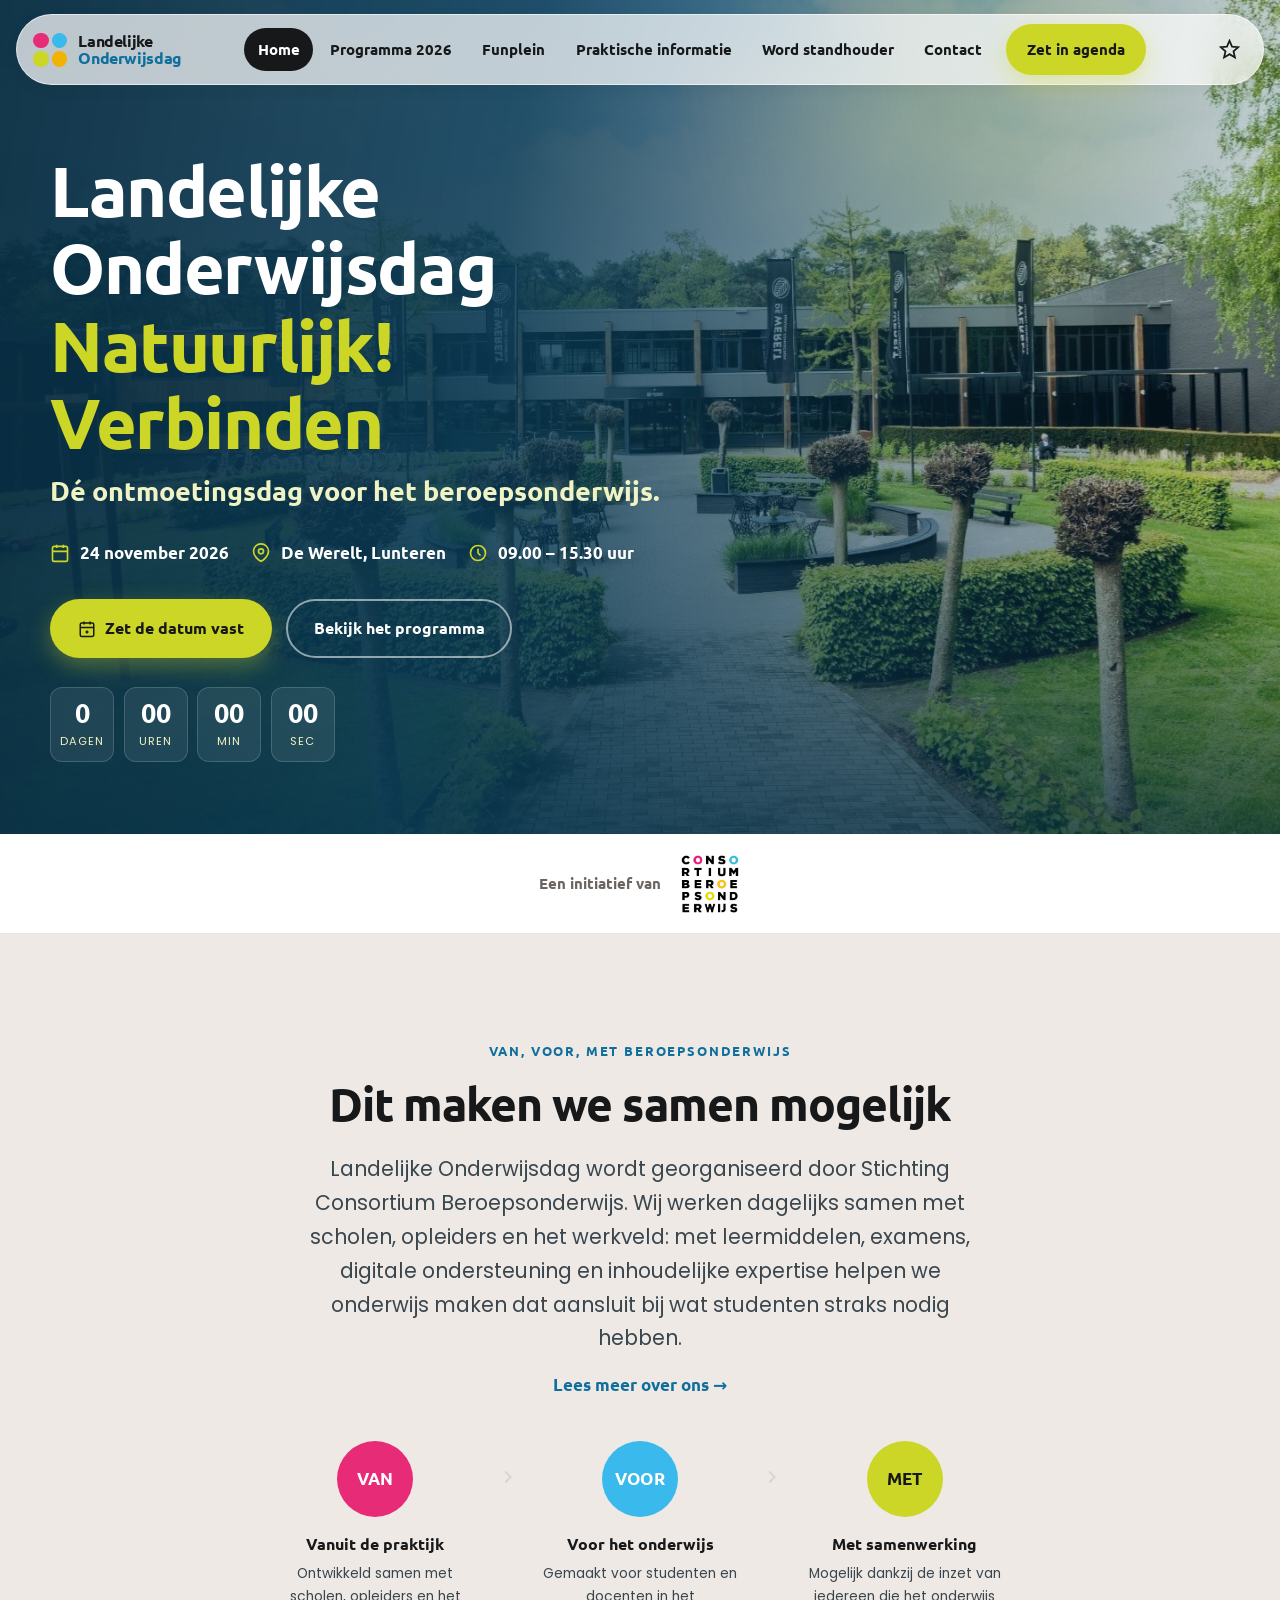
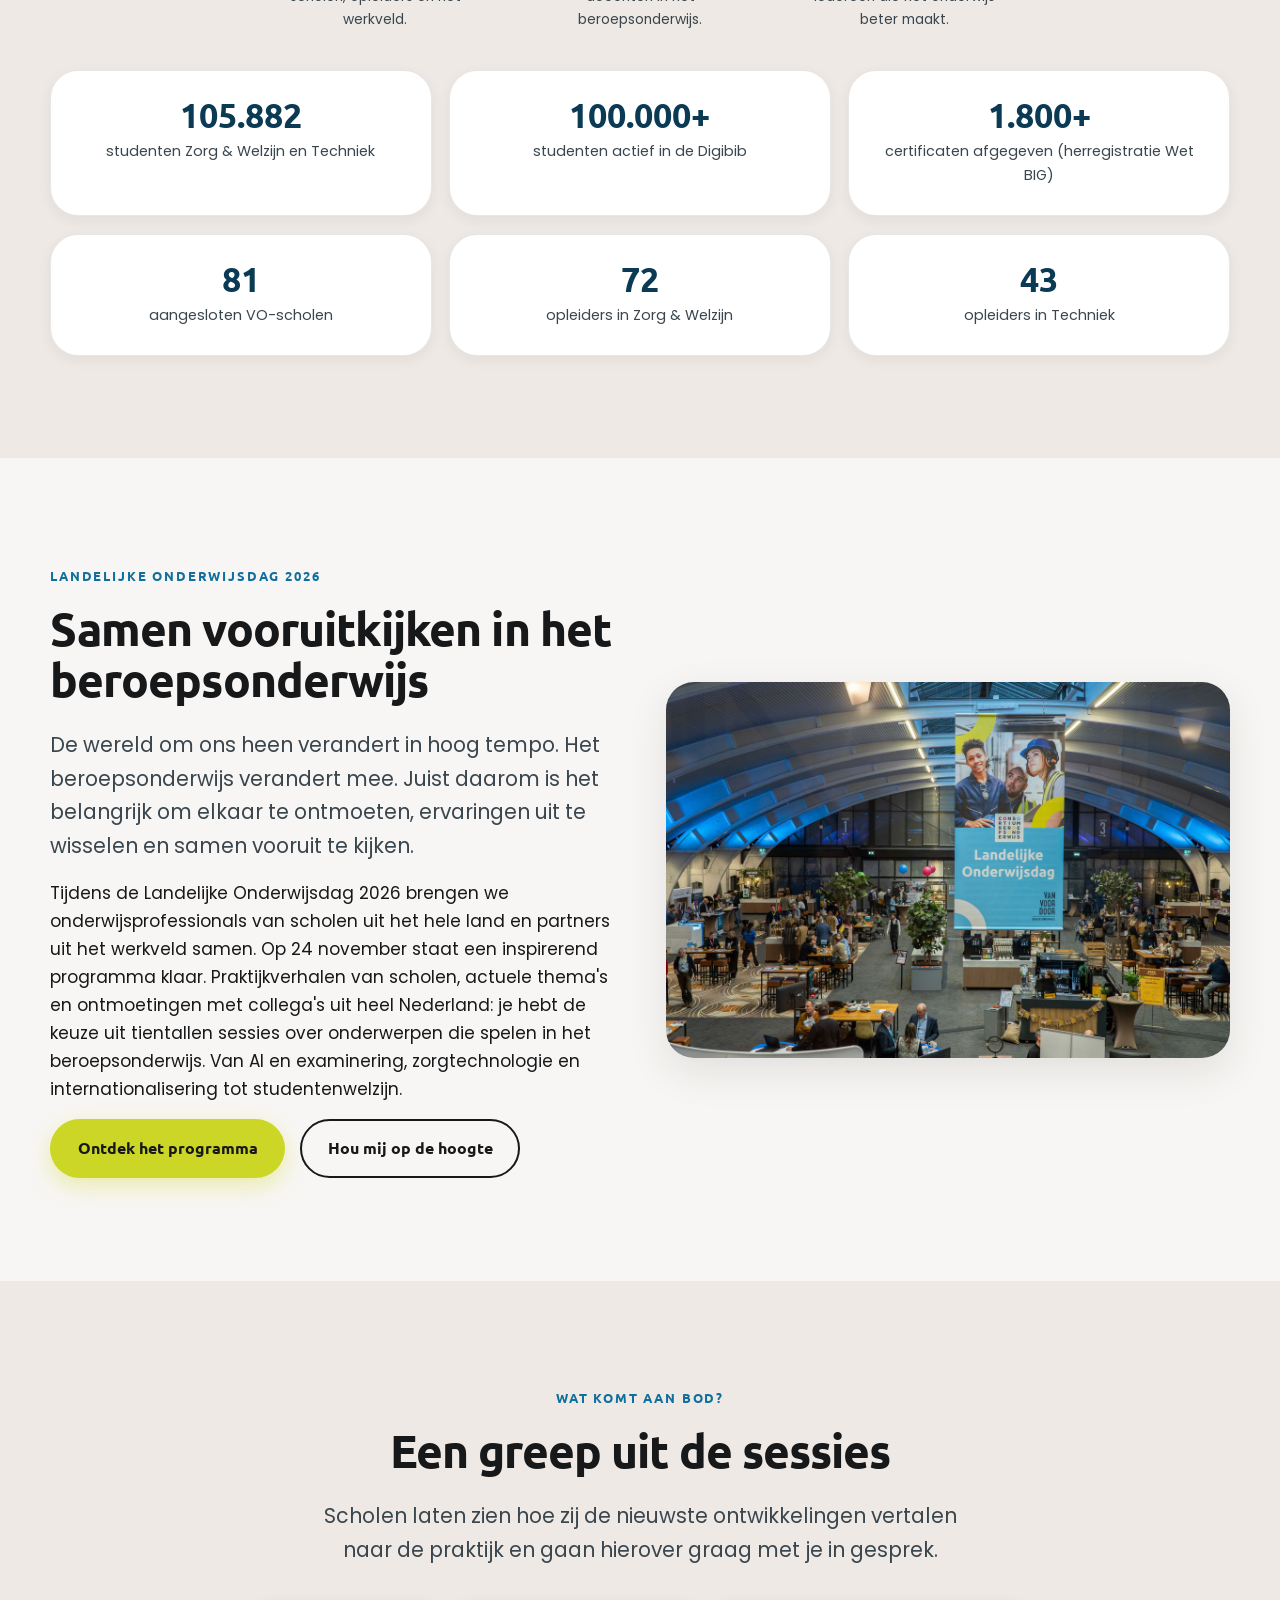
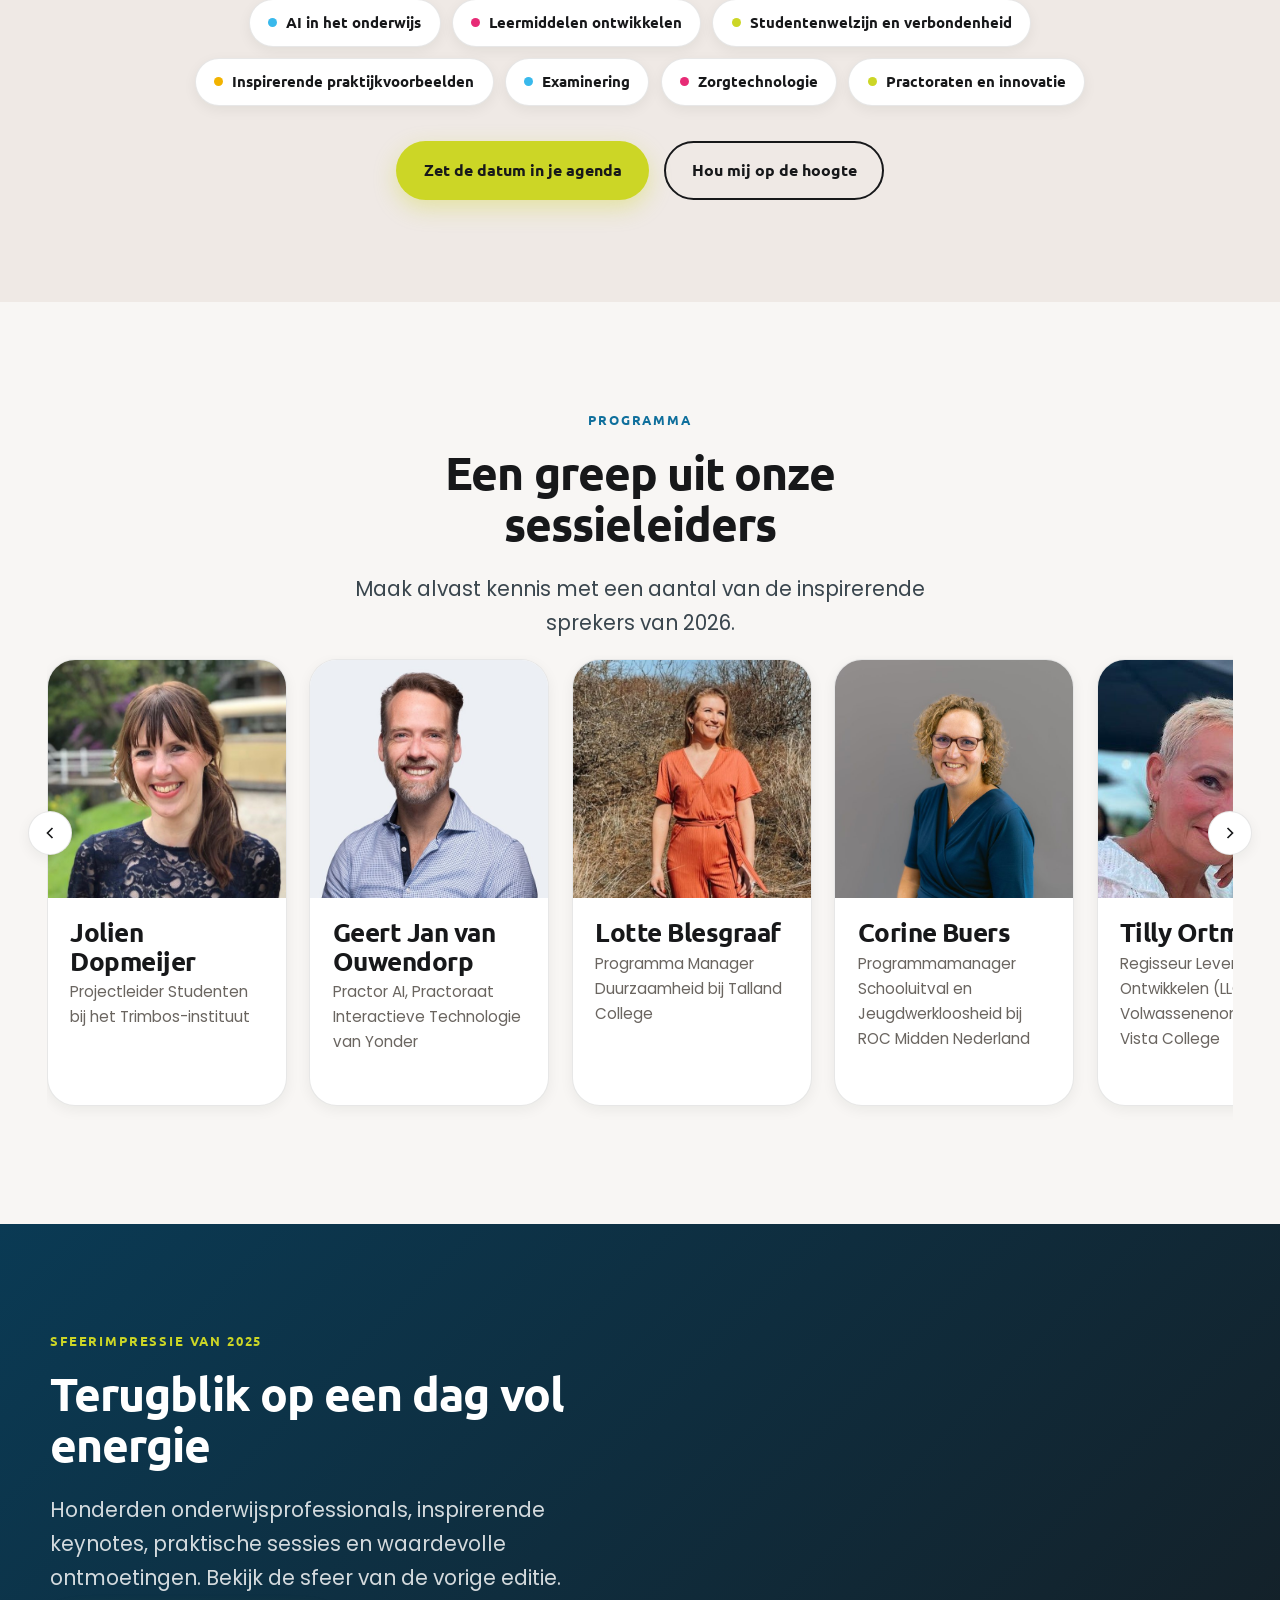
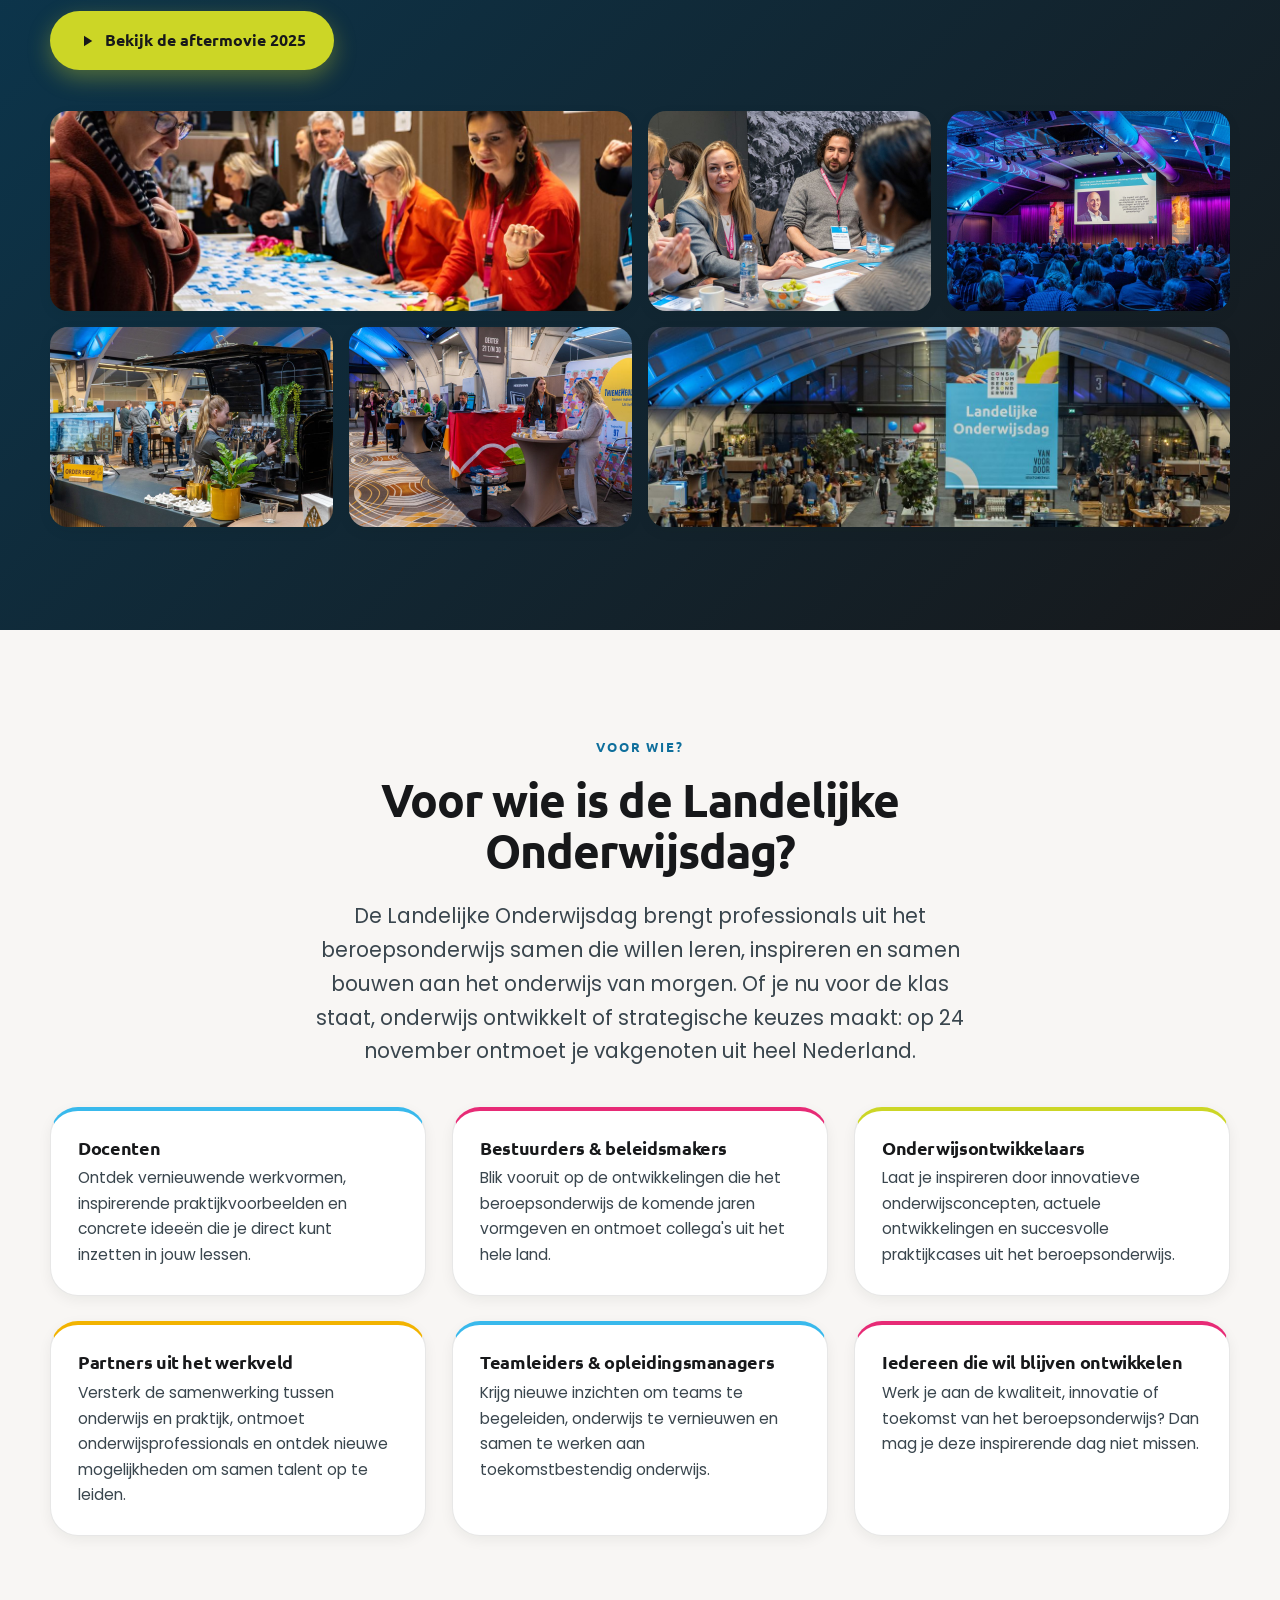
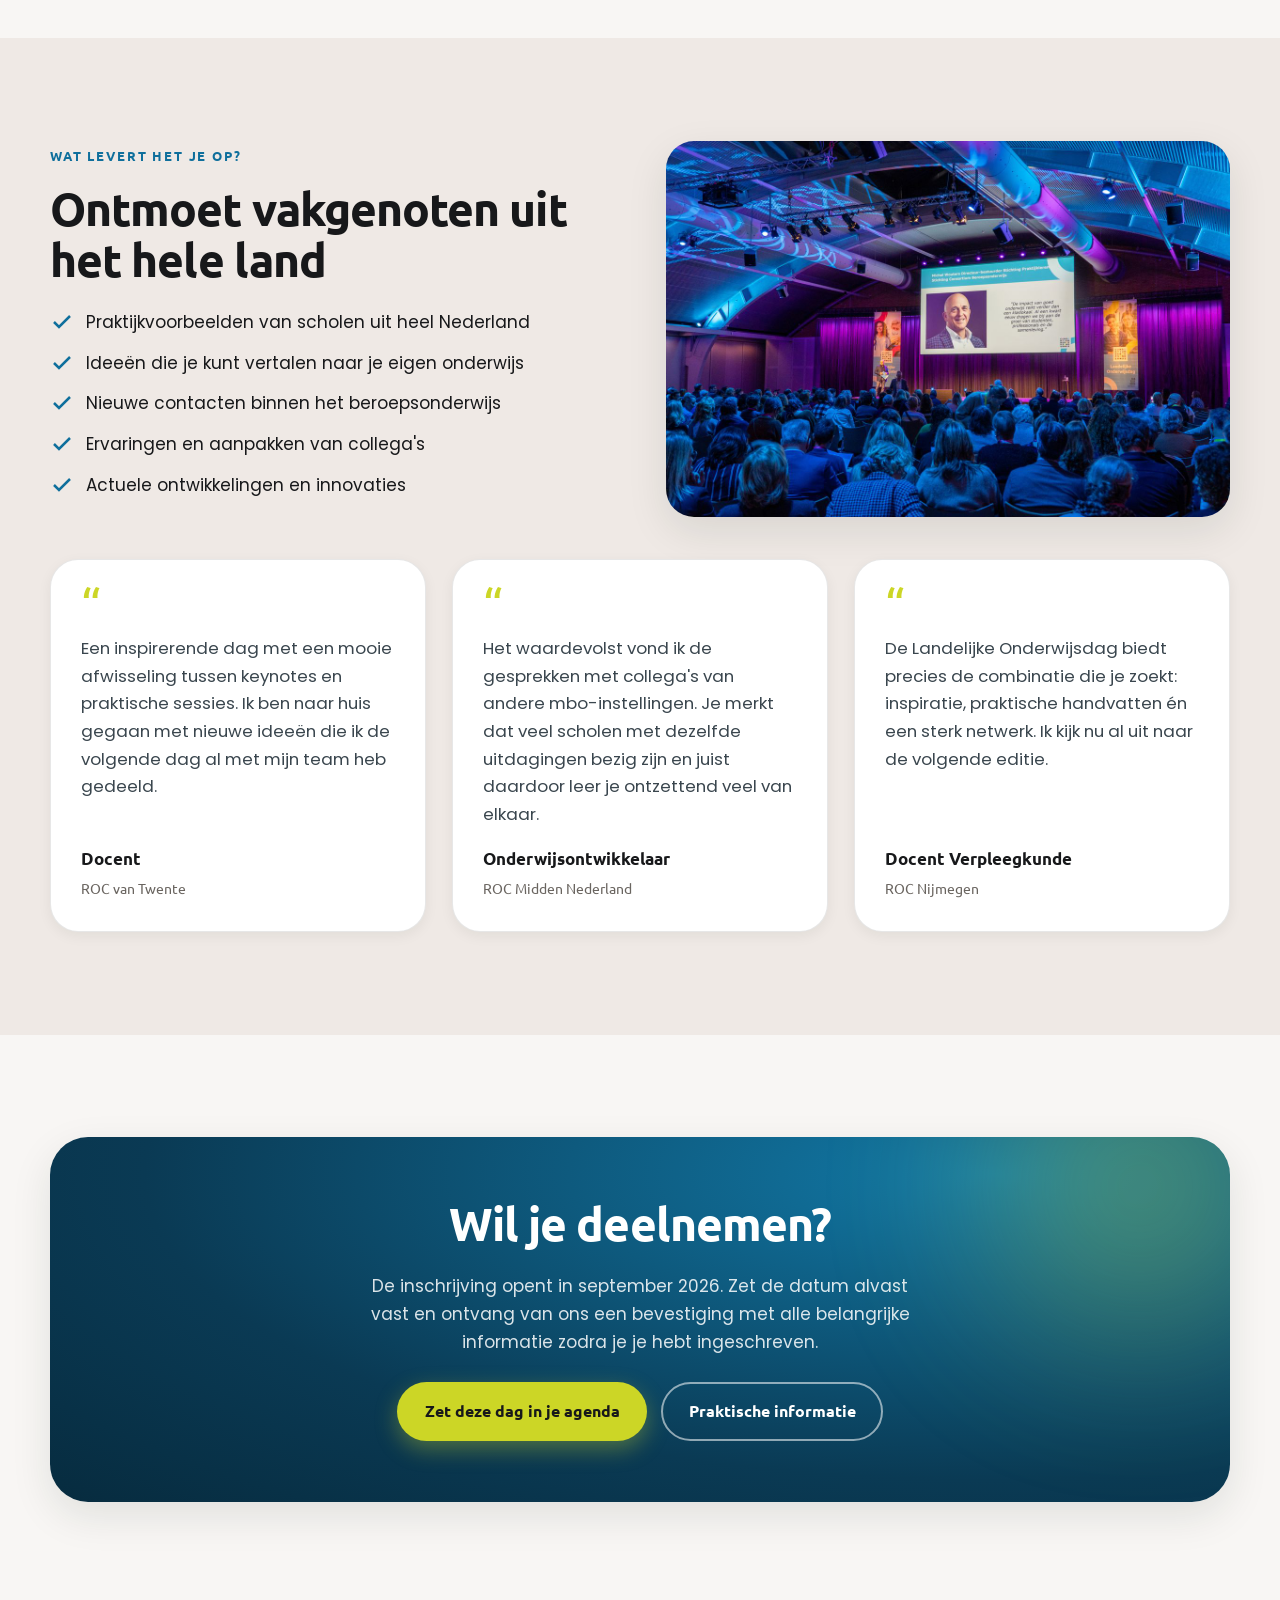
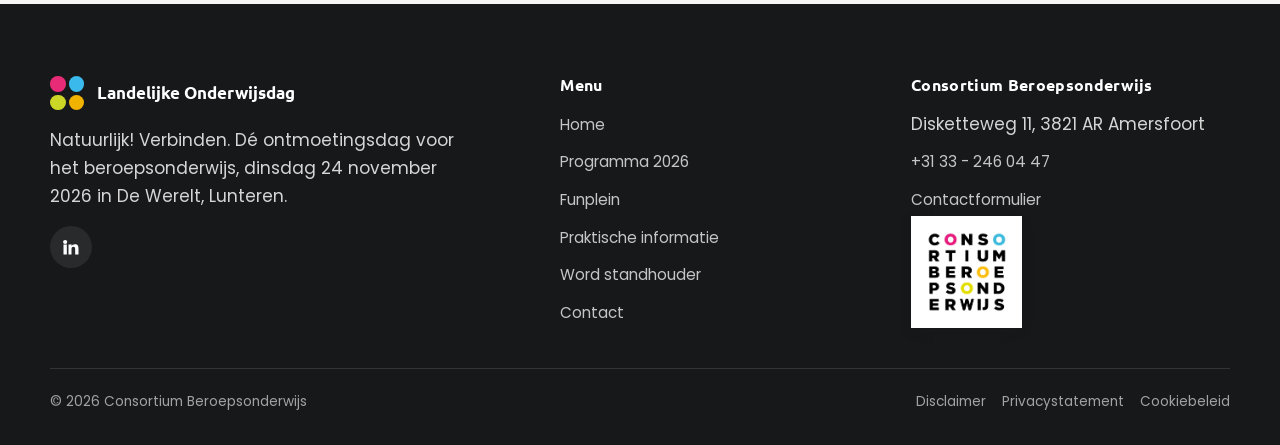
==== commit 8af40b30: "Onze impact-sectie toevoegen op homepage Nieuwe sectie met Van/Voor/Met-visual en impactcijfers van " ====
--- a/index.html
+++ b/index.html
@@ -21,7 +21,7 @@
 <link rel="preconnect" href="https://fonts.gstatic.com" crossorigin>
 <link href="https://fonts.googleapis.com/css2?family=Ubuntu:wght@500;700&family=Poppins:wght@300;400;500;600;700&display=swap" rel="stylesheet">
 <script>document.documentElement.classList.add("js");</script>
-<link rel="stylesheet" href="assets/styles.css?v=35">
+<link rel="stylesheet" href="assets/styles.css?v=38">
 </head>
 <body>
 
@@ -97,6 +97,67 @@
   </div>
 </div>
 
+<!-- Onze impact -->
+<section class="section sec-cream2">
+  <div class="container">
+    <div class="center reveal" style="max-width:680px;margin-inline:auto">
+      <span class="eyebrow" style="justify-content:center">Van, voor, met beroepsonderwijs</span>
+      <h2>Dit maken we samen mogelijk</h2>
+      <p class="lead" style="margin-inline:auto">Landelijke Onderwijsdag wordt georganiseerd door Stichting Consortium Beroepsonderwijs. Wij werken dagelijks samen met scholen, opleiders en het werkveld: met leermiddelen, examens, digitale ondersteuning en inhoudelijke expertise helpen we onderwijs maken dat aansluit bij wat studenten straks nodig hebben.</p>
+      <p class="reveal" style="margin-top:.4rem">
+        <a href="https://www.consortiumbo.nl/over-ons" target="_blank" rel="noopener" class="a.link" style="font-family:var(--font-head);font-weight:700;color:var(--forest);display:inline-flex;gap:.35rem">Lees meer over ons →</a>
+      </p>
+    </div>
+
+    <div class="vvd reveal">
+      <div class="vvd-step">
+        <div class="vvd-step__badge" style="background:var(--pink);color:#fff">VAN</div>
+        <p class="vvd-step__title">Vanuit de praktijk</p>
+        <p class="vvd-step__text">Ontwikkeld samen met scholen, opleiders en het werkveld.</p>
+      </div>
+      <div class="vvd-arrow" aria-hidden="true"><svg viewBox="0 0 24 24" fill="none" stroke="currentColor" stroke-width="2"><path d="M9 6l6 6-6 6"/></svg></div>
+      <div class="vvd-step">
+        <div class="vvd-step__badge" style="background:var(--blue);color:#fff">VOOR</div>
+        <p class="vvd-step__title">Voor het onderwijs</p>
+        <p class="vvd-step__text">Gemaakt voor studenten en docenten in het beroepsonderwijs.</p>
+      </div>
+      <div class="vvd-arrow" aria-hidden="true"><svg viewBox="0 0 24 24" fill="none" stroke="currentColor" stroke-width="2"><path d="M9 6l6 6-6 6"/></svg></div>
+      <div class="vvd-step">
+        <div class="vvd-step__badge" style="background:var(--lime);color:var(--ink)">MET</div>
+        <p class="vvd-step__title">Met samenwerking</p>
+        <p class="vvd-step__text">Mogelijk dankzij de inzet van iedereen die het onderwijs beter maakt.</p>
+      </div>
+    </div>
+
+    <div class="stat-grid">
+      <div class="stat-card reveal">
+        <div class="stat-card__num">105.882</div>
+        <div class="stat-card__label">studenten Zorg &amp; Welzijn en Techniek</div>
+      </div>
+      <div class="stat-card reveal d1">
+        <div class="stat-card__num">100.000+</div>
+        <div class="stat-card__label">studenten actief in de Digibib</div>
+      </div>
+      <div class="stat-card reveal d2">
+        <div class="stat-card__num">1.800+</div>
+        <div class="stat-card__label">certificaten afgegeven (herregistratie Wet BIG)</div>
+      </div>
+      <div class="stat-card reveal">
+        <div class="stat-card__num">81</div>
+        <div class="stat-card__label">aangesloten VO-scholen</div>
+      </div>
+      <div class="stat-card reveal d1">
+        <div class="stat-card__num">72</div>
+        <div class="stat-card__label">opleiders in Zorg &amp; Welzijn</div>
+      </div>
+      <div class="stat-card reveal d2">
+        <div class="stat-card__num">43</div>
+        <div class="stat-card__label">opleiders in Techniek</div>
+      </div>
+    </div>
+  </div>
+</section>
+
 <!-- INTRO -->
 <section class="section">
   <div class="container split">
--- a/assets/styles.css
+++ b/assets/styles.css
@@ -217,9 +217,7 @@
 .check li svg{flex:none;width:24px;height:24px;color:var(--forest);margin-top:2px}
 
 /* speakers */
-.speaker{background:var(--white);border-radius:var(--r-lg);overflow:hidden;box-shadow:var(--sh-sm);border:1px solid var(--line);
-  transition:transform .35s var(--ease),box-shadow .35s var(--ease)}
-.speaker:hover{transform:translateY(-6px);box-shadow:var(--sh)}
+.speaker{background:var(--white);border-radius:var(--r-lg);overflow:hidden;box-shadow:var(--sh-sm);border:1px solid var(--line)}
 .speaker img{width:100%;aspect-ratio:1;object-fit:cover}
 .speaker .body{padding:1.3rem 1.4rem 1.6rem}
 .speaker h3{margin-bottom:.25rem}
@@ -297,6 +295,30 @@
 .info-card h3{font-size:1.05rem;margin-bottom:.35rem}
 .info-card p{margin:0;color:var(--ink-soft);font-size:.97rem}
 .price-tag{font-family:var(--font-head);font-weight:800;font-size:1.6rem;color:var(--forest-deep)}
+
+/* impact stats */
+.stat-grid{display:grid;grid-template-columns:repeat(3,1fr);gap:1.1rem;margin-top:2.4rem}
+.stat-card{background:var(--white);border-radius:var(--r-lg);padding:1.7rem 1.4rem;box-shadow:var(--sh-sm);
+  border:1px solid var(--line);text-align:center}
+.stat-card__num{font-family:var(--font-head);font-weight:800;font-size:2.15rem;color:var(--blue-deep);
+  line-height:1;font-variant-numeric:tabular-nums}
+.stat-card__label{font-size:.9rem;color:var(--ink-soft);margin-top:.5rem}
+@media (max-width:760px){.stat-grid{grid-template-columns:repeat(2,1fr)}}
+@media (max-width:460px){.stat-grid{grid-template-columns:1fr}}
+
+.vvd{display:flex;align-items:flex-start;justify-content:center;gap:.4rem;margin-top:2.6rem;max-width:840px;
+  margin-inline:auto}
+.vvd-step{flex:1;text-align:center;padding:0 .6rem;max-width:230px}
+.vvd-step__badge{width:76px;height:76px;border-radius:50%;display:grid;place-items:center;margin:0 auto .9rem;
+  font-family:var(--font-head);font-weight:800;font-size:1.05rem;letter-spacing:.02em}
+.vvd-step__title{font-family:var(--font-head);font-weight:700;font-size:1rem;margin:0 0 .35rem}
+.vvd-step__text{font-size:.86rem;color:var(--ink-soft);margin:0}
+.vvd-arrow{flex:0 0 auto;color:var(--line);padding-top:1.6rem}
+.vvd-arrow svg{width:22px;height:22px}
+@media (max-width:700px){
+  .vvd{flex-direction:column;align-items:center;gap:1.4rem}
+  .vvd-arrow{transform:rotate(90deg);padding-top:0}
+}
 
 /* timeline */
 .timeline{list-style:none;padding:0;margin:0;display:grid;gap:0}
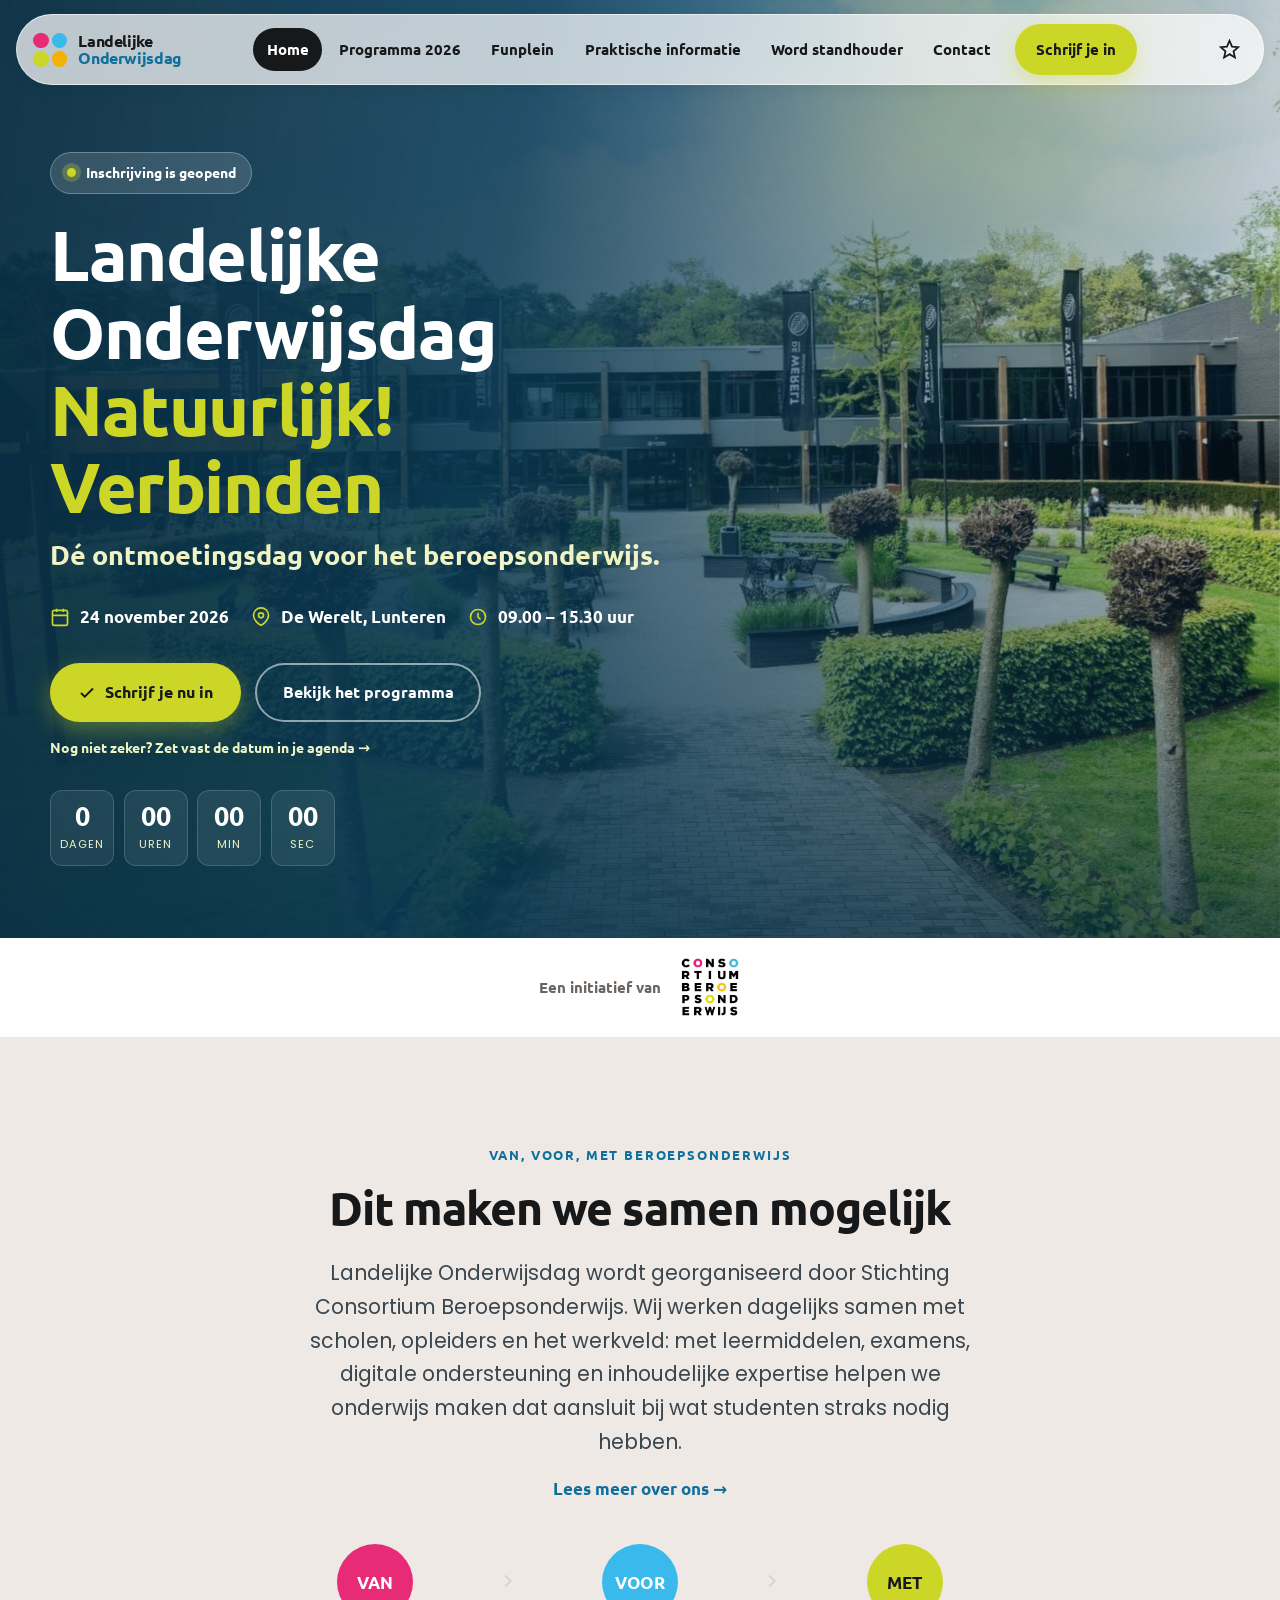
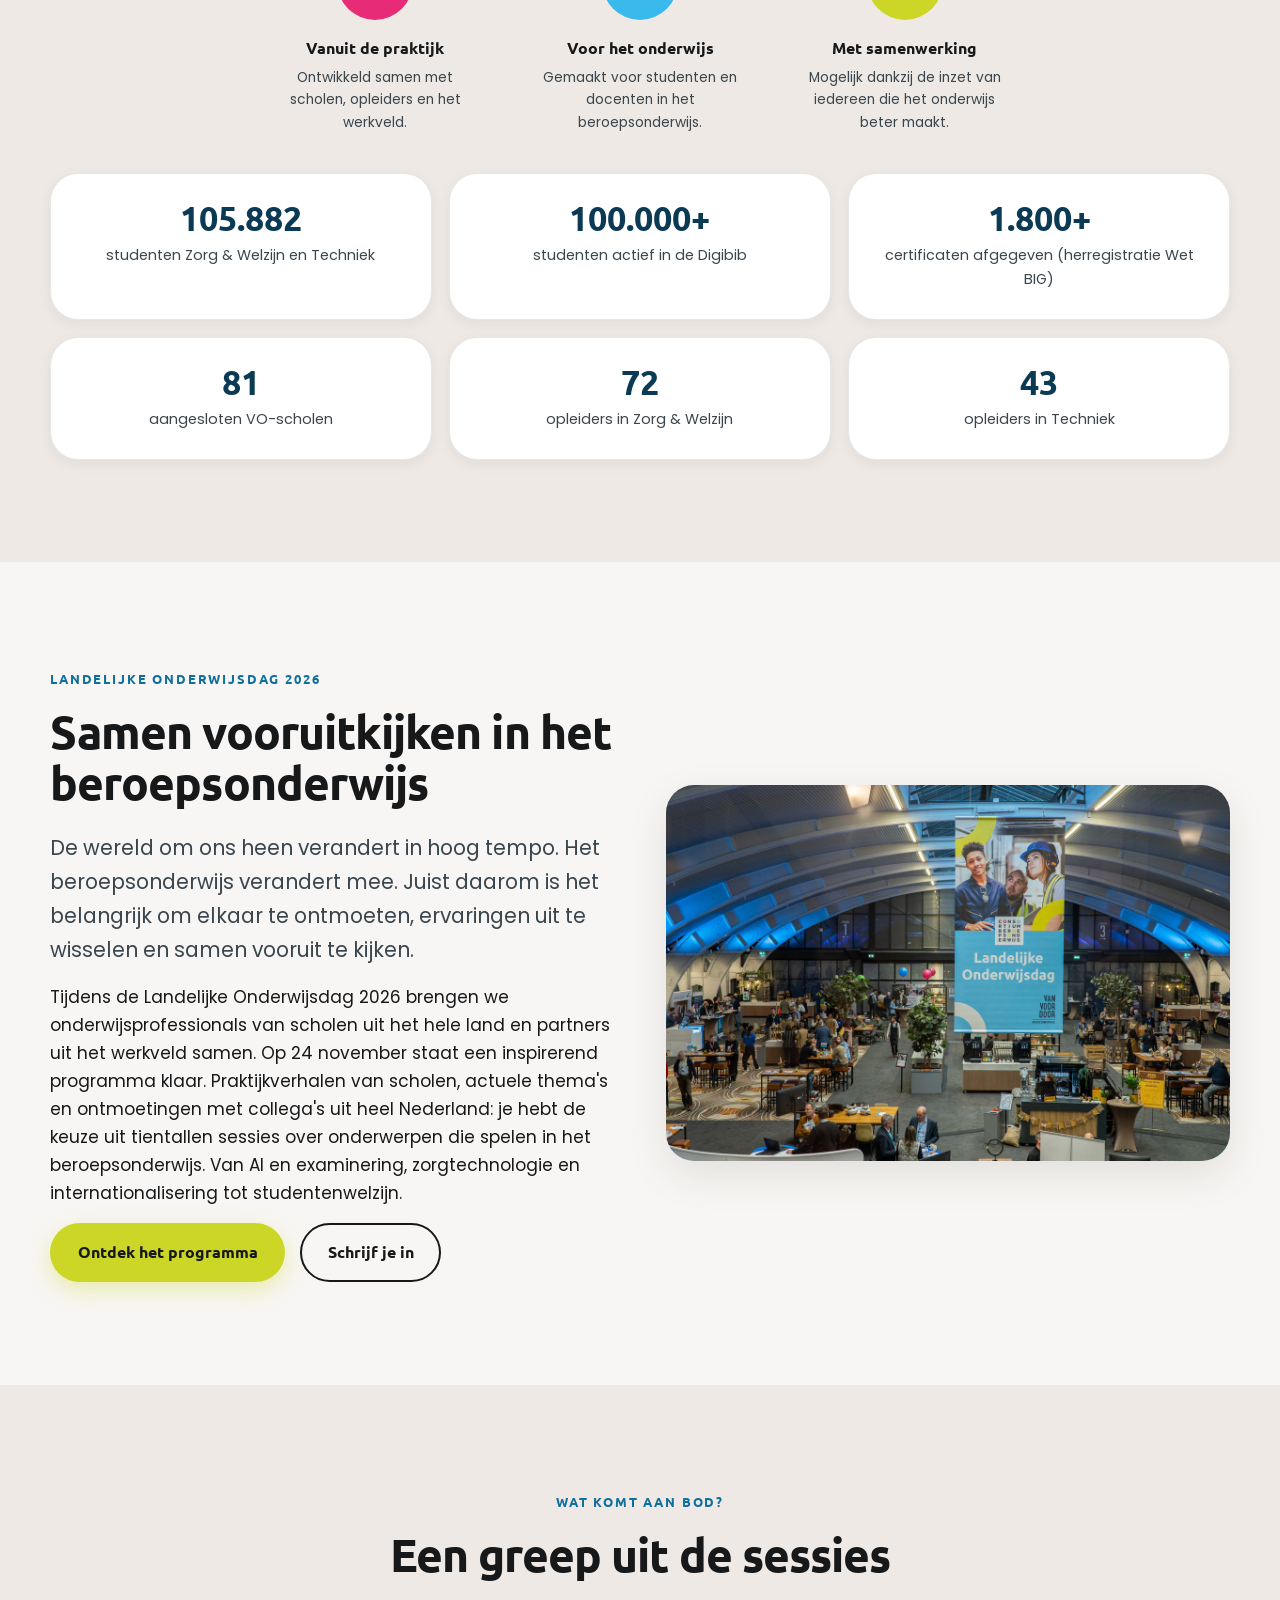
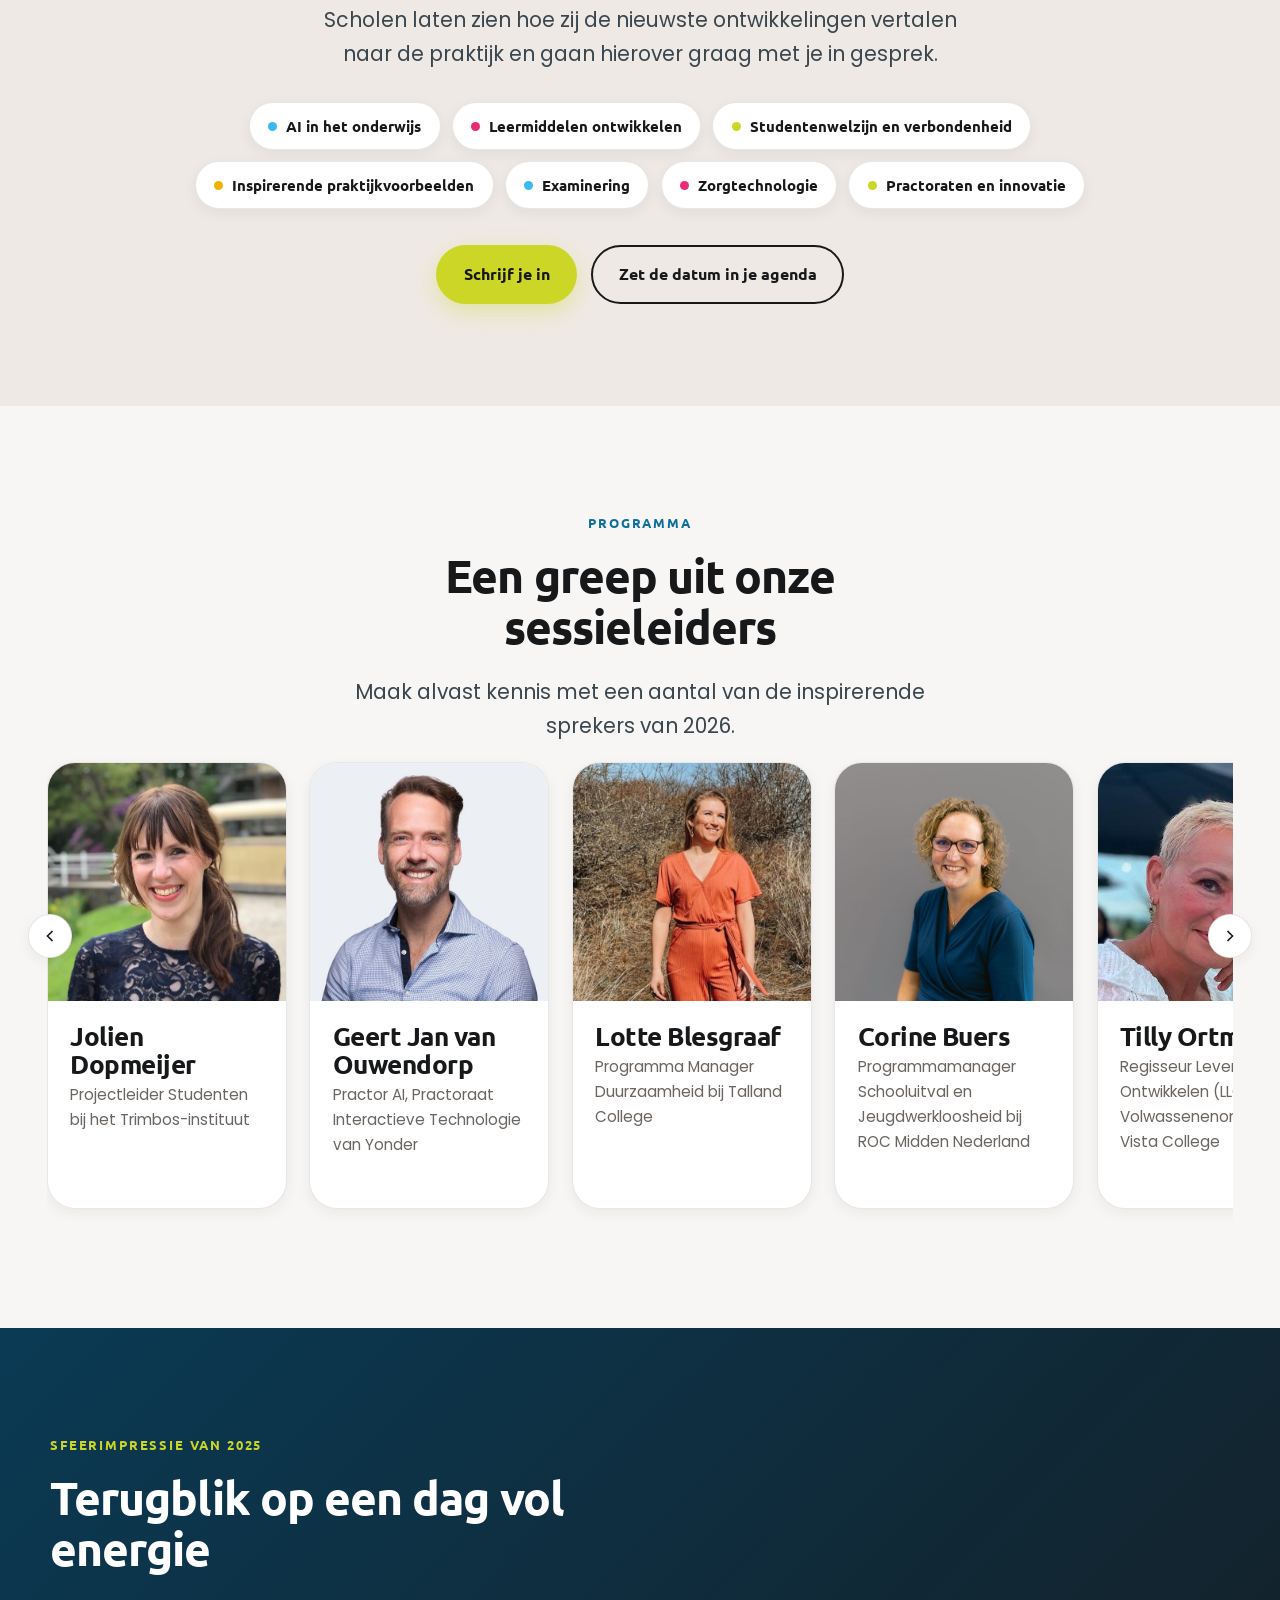
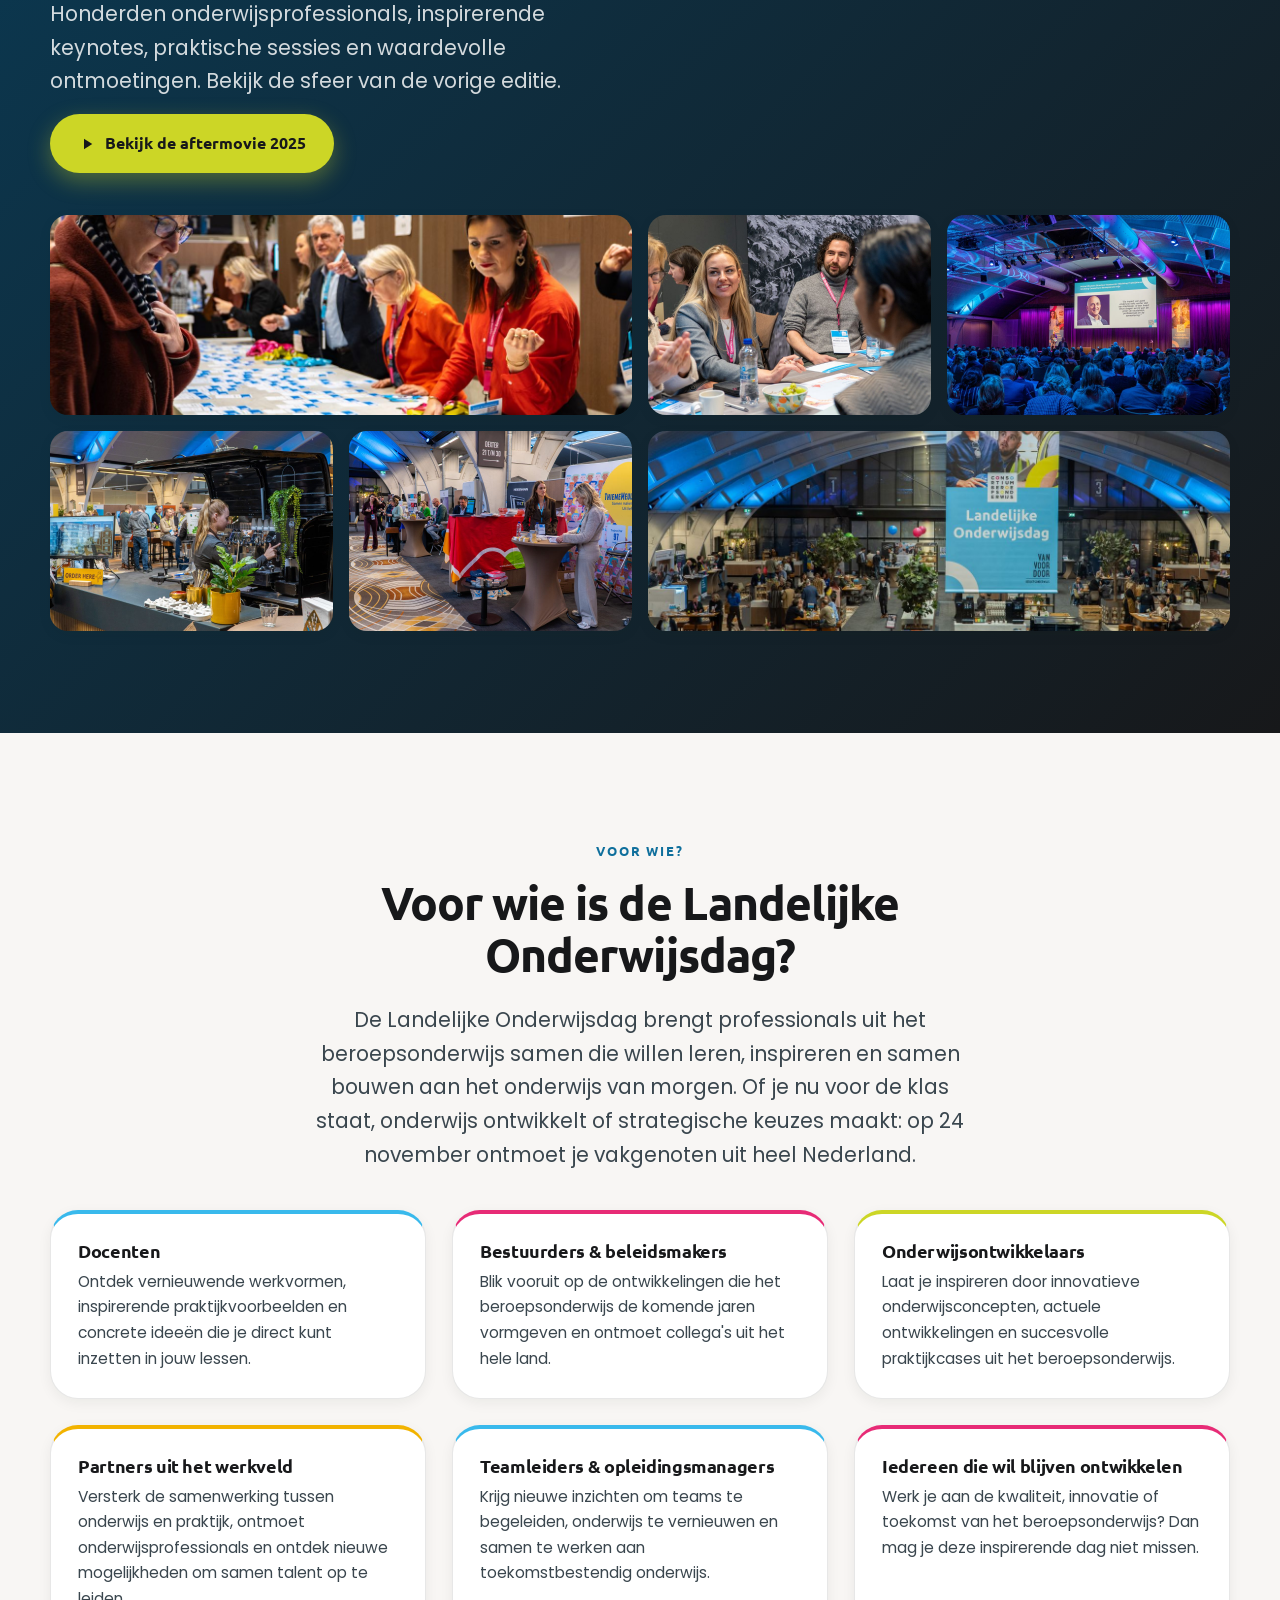
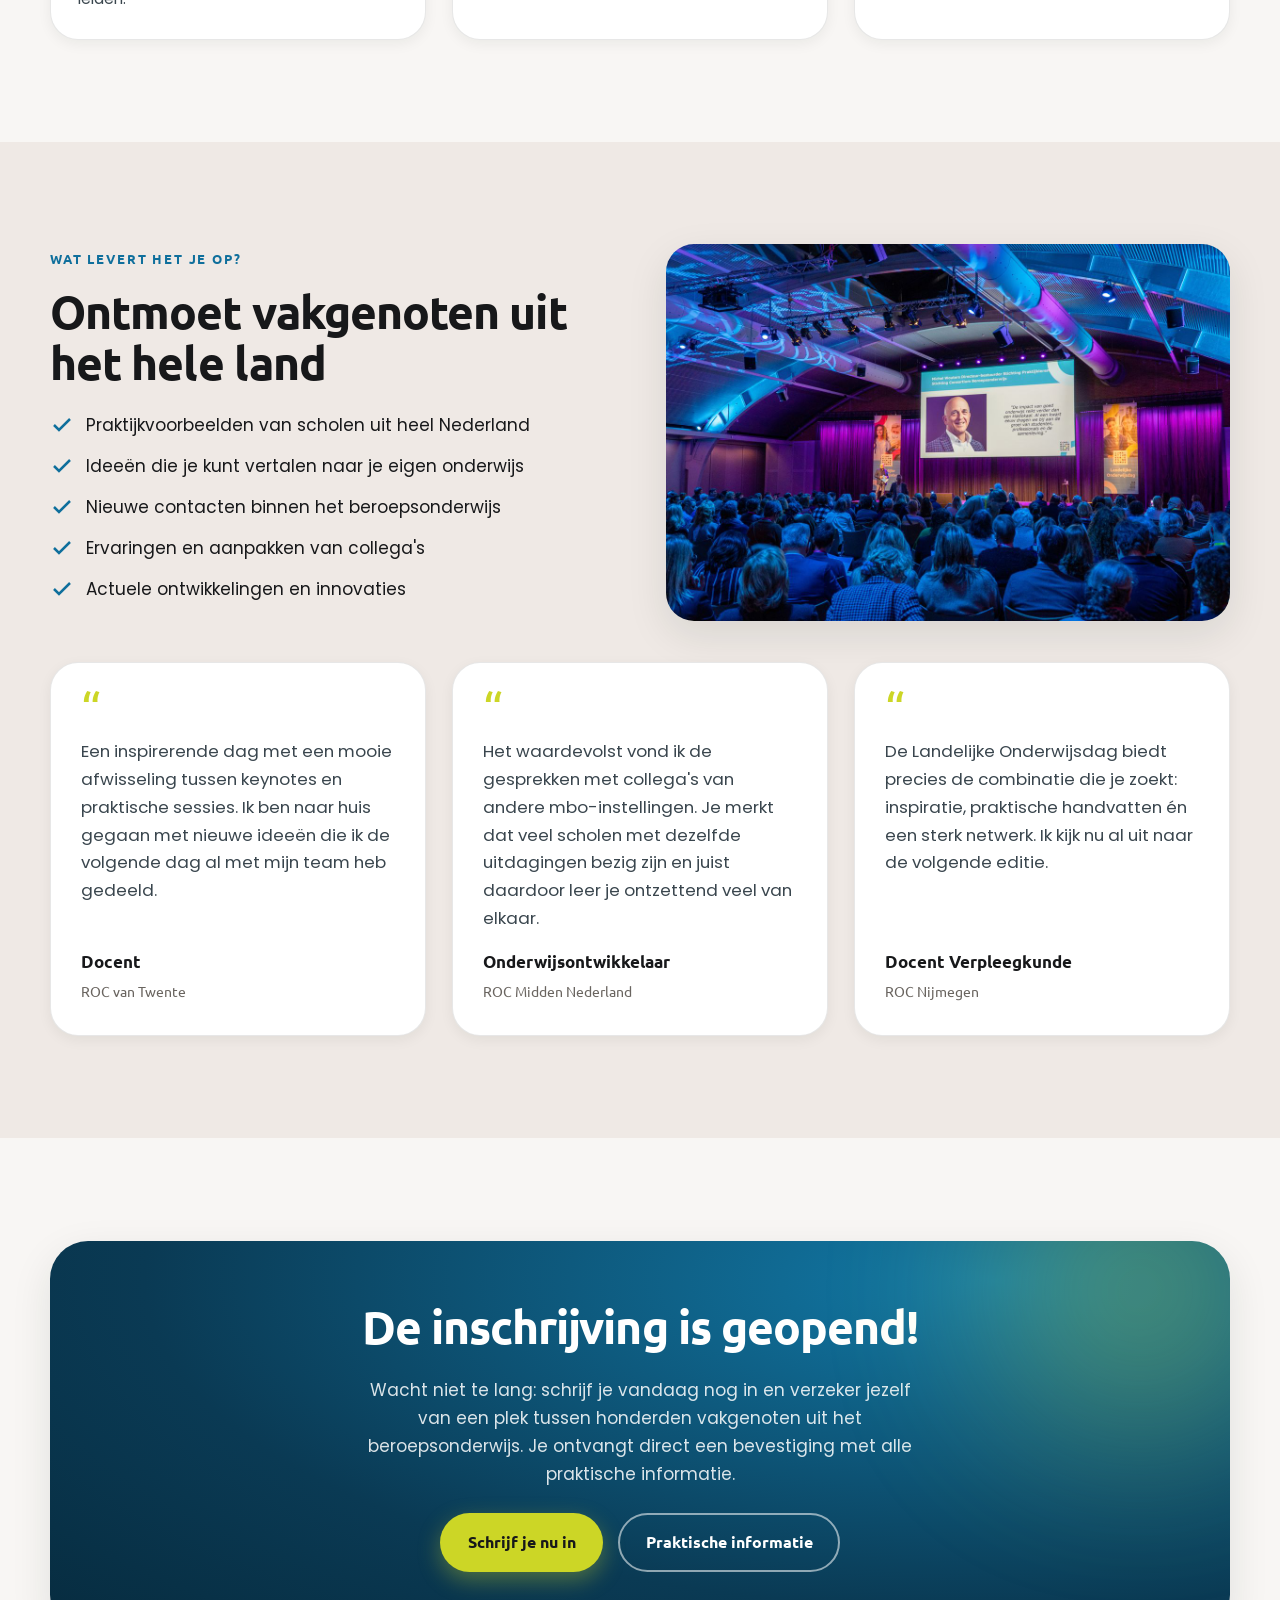
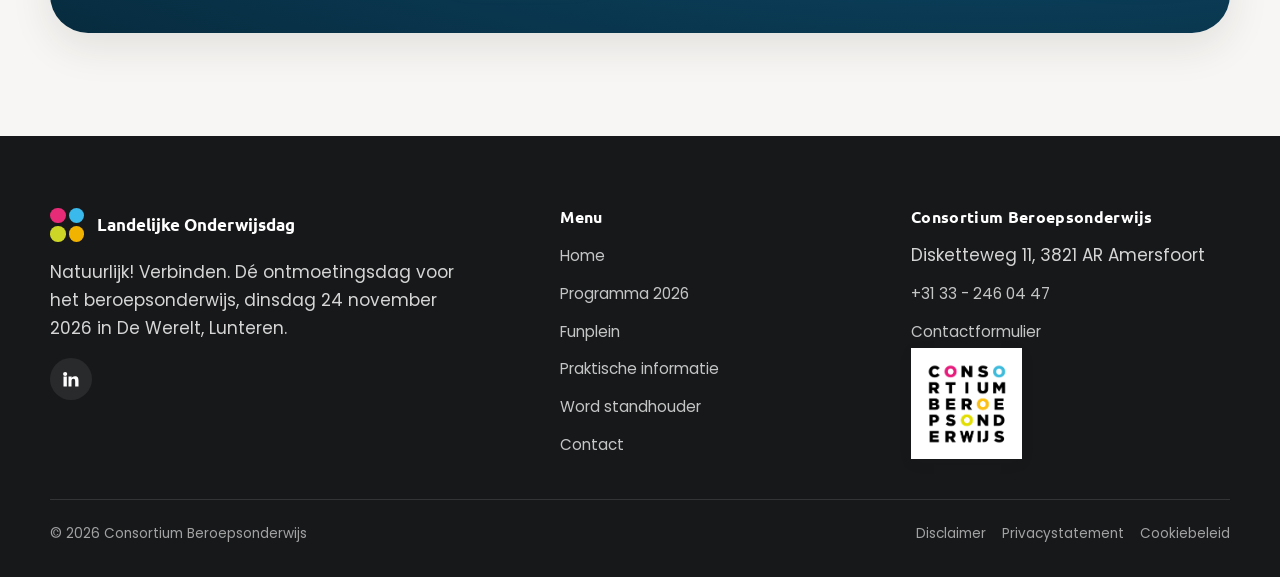
==== commit ffbc001d: "Inschrijving live: aanmeldlink toevoegen op logische plekken site-breed Menuknop op alle pagina's, h" ====
--- a/index.html
+++ b/index.html
@@ -39,7 +39,7 @@
       <a href="praktische-informatie.html">Praktische informatie</a>
       <a href="word-standhouder.html">Word standhouder</a>
       <a href="contact.html">Contact</a>
-      <a href="assets/files/onderwijsdag-2026.ics" class="btn" download>Zet in agenda</a>
+      <a href="https://consortiumbo.my.site.com/s/?id=a0PSb00000i4j0RMAQ&j=997424" class="btn" target="_blank" rel="noopener">Schrijf je in</a>
     </nav>
     <button class="nav-toggle" aria-label="Menu" aria-controls="nav" aria-expanded="false">
       <span></span><span></span><span></span>
@@ -54,6 +54,7 @@
   <div class="hero-overlay"></div>
   <div class="container">
     <div class="hero-copy">
+      <div class="hero-badge"><span class="dot"></span>Inschrijving is geopend</div>
       <h1>Landelijke<br>Onderwijsdag<span class="accent">Natuurlijk! Verbinden</span></h1>
       <p class="tagline">Dé ontmoetingsdag voor het beroepsonderwijs.</p>
       <div class="meta">
@@ -71,12 +72,13 @@
         </div>
       </div>
       <div class="btn-row">
-        <a href="assets/files/onderwijsdag-2026.ics" class="btn" download>
-          <svg viewBox="0 0 24 24" fill="none" stroke="currentColor" stroke-width="2"><rect x="3" y="4" width="18" height="18" rx="2"/><path d="M16 2v4M8 2v4M3 10h18M12 14v4M10 16h4"/></svg>
-          Zet de datum vast
+        <a href="https://consortiumbo.my.site.com/s/?id=a0PSb00000i4j0RMAQ&j=997424" class="btn" target="_blank" rel="noopener">
+          <svg viewBox="0 0 24 24" fill="none" stroke="currentColor" stroke-width="2.5"><path d="M20 6 9 17l-5-5"/></svg>
+          Schrijf je nu in
         </a>
         <a href="programma.html" class="btn btn--outline-light">Bekijk het programma</a>
       </div>
+      <a href="assets/files/onderwijsdag-2026.ics" download style="margin-top:.9rem;display:inline-flex;font-family:var(--font-head);font-weight:600;font-size:.9rem;color:var(--lime-soft)">Nog niet zeker? Zet vast de datum in je agenda →</a>
       <div class="countdown" data-countdown aria-label="Aftellen tot het evenement">
         <div class="unit"><div class="num" data-d>–</div><div class="lbl">dagen</div></div>
         <div class="unit"><div class="num" data-h>–</div><div class="lbl">uren</div></div>
@@ -168,7 +170,7 @@
       <p>Tijdens de Landelijke Onderwijsdag 2026 brengen we onderwijsprofessionals van scholen uit het hele land en partners uit het werkveld samen. Op 24 november staat een inspirerend programma klaar. Praktijkverhalen van scholen, actuele thema's en ontmoetingen met collega's uit heel Nederland: je hebt de keuze uit tientallen sessies over onderwerpen die spelen in het beroepsonderwijs. Van AI en examinering, zorgtechnologie en internationalisering tot studentenwelzijn.</p>
       <div class="btn-row">
         <a href="programma.html" class="btn">Ontdek het programma</a>
-        <a href="contact.html" class="btn btn--ghost">Hou mij op de hoogte</a>
+        <a href="https://consortiumbo.my.site.com/s/?id=a0PSb00000i4j0RMAQ&j=997424" class="btn btn--ghost" target="_blank" rel="noopener">Schrijf je in</a>
       </div>
     </div>
     <div class="media reveal d2">
@@ -196,8 +198,8 @@
     </ul>
     <div class="center reveal d2" style="margin-top:2.2rem">
       <div class="btn-row" style="justify-content:center">
-        <a href="assets/files/onderwijsdag-2026.ics" class="btn" download>Zet de datum in je agenda</a>
-        <a href="contact.html" class="btn btn--ghost">Hou mij op de hoogte</a>
+        <a href="https://consortiumbo.my.site.com/s/?id=a0PSb00000i4j0RMAQ&j=997424" class="btn" target="_blank" rel="noopener">Schrijf je in</a>
+        <a href="assets/files/onderwijsdag-2026.ics" class="btn btn--ghost" download>Zet de datum in je agenda</a>
       </div>
     </div>
   </div>
@@ -355,10 +357,10 @@
 <section class="section">
   <div class="container">
     <div class="cta-band reveal">
-      <h2>Wil je deelnemen?</h2>
-      <p>De inschrijving opent in september 2026. Zet de datum alvast vast en ontvang van ons een bevestiging met alle belangrijke informatie zodra je je hebt ingeschreven.</p>
+      <h2>De inschrijving is geopend!</h2>
+      <p>Wacht niet te lang: schrijf je vandaag nog in en verzeker jezelf van een plek tussen honderden vakgenoten uit het beroepsonderwijs. Je ontvangt direct een bevestiging met alle praktische informatie.</p>
       <div class="btn-row" style="justify-content:center;margin-top:1.6rem">
-        <a href="assets/files/onderwijsdag-2026.ics" class="btn" download>Zet deze dag in je agenda</a>
+        <a href="https://consortiumbo.my.site.com/s/?id=a0PSb00000i4j0RMAQ&j=997424" class="btn" target="_blank" rel="noopener">Schrijf je nu in</a>
         <a href="praktische-informatie.html" class="btn btn--outline-light">Praktische informatie</a>
       </div>
     </div>
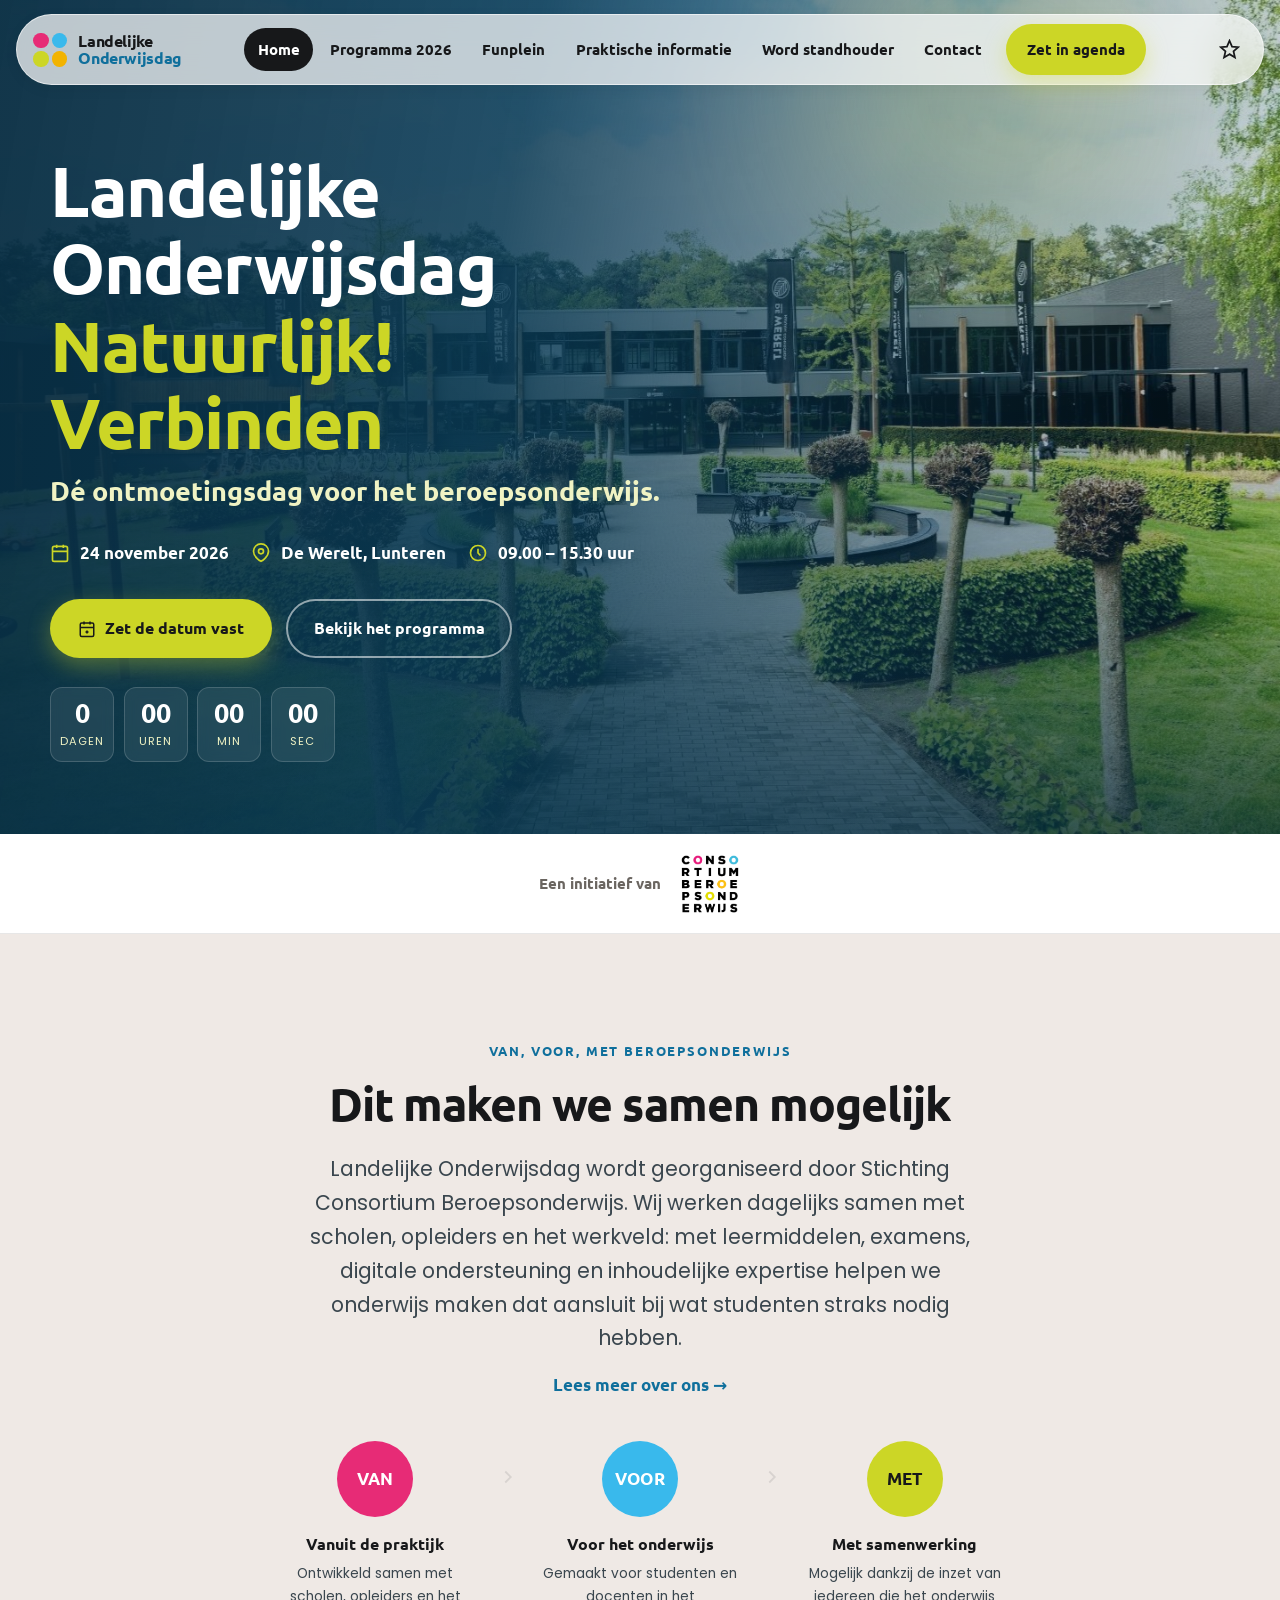
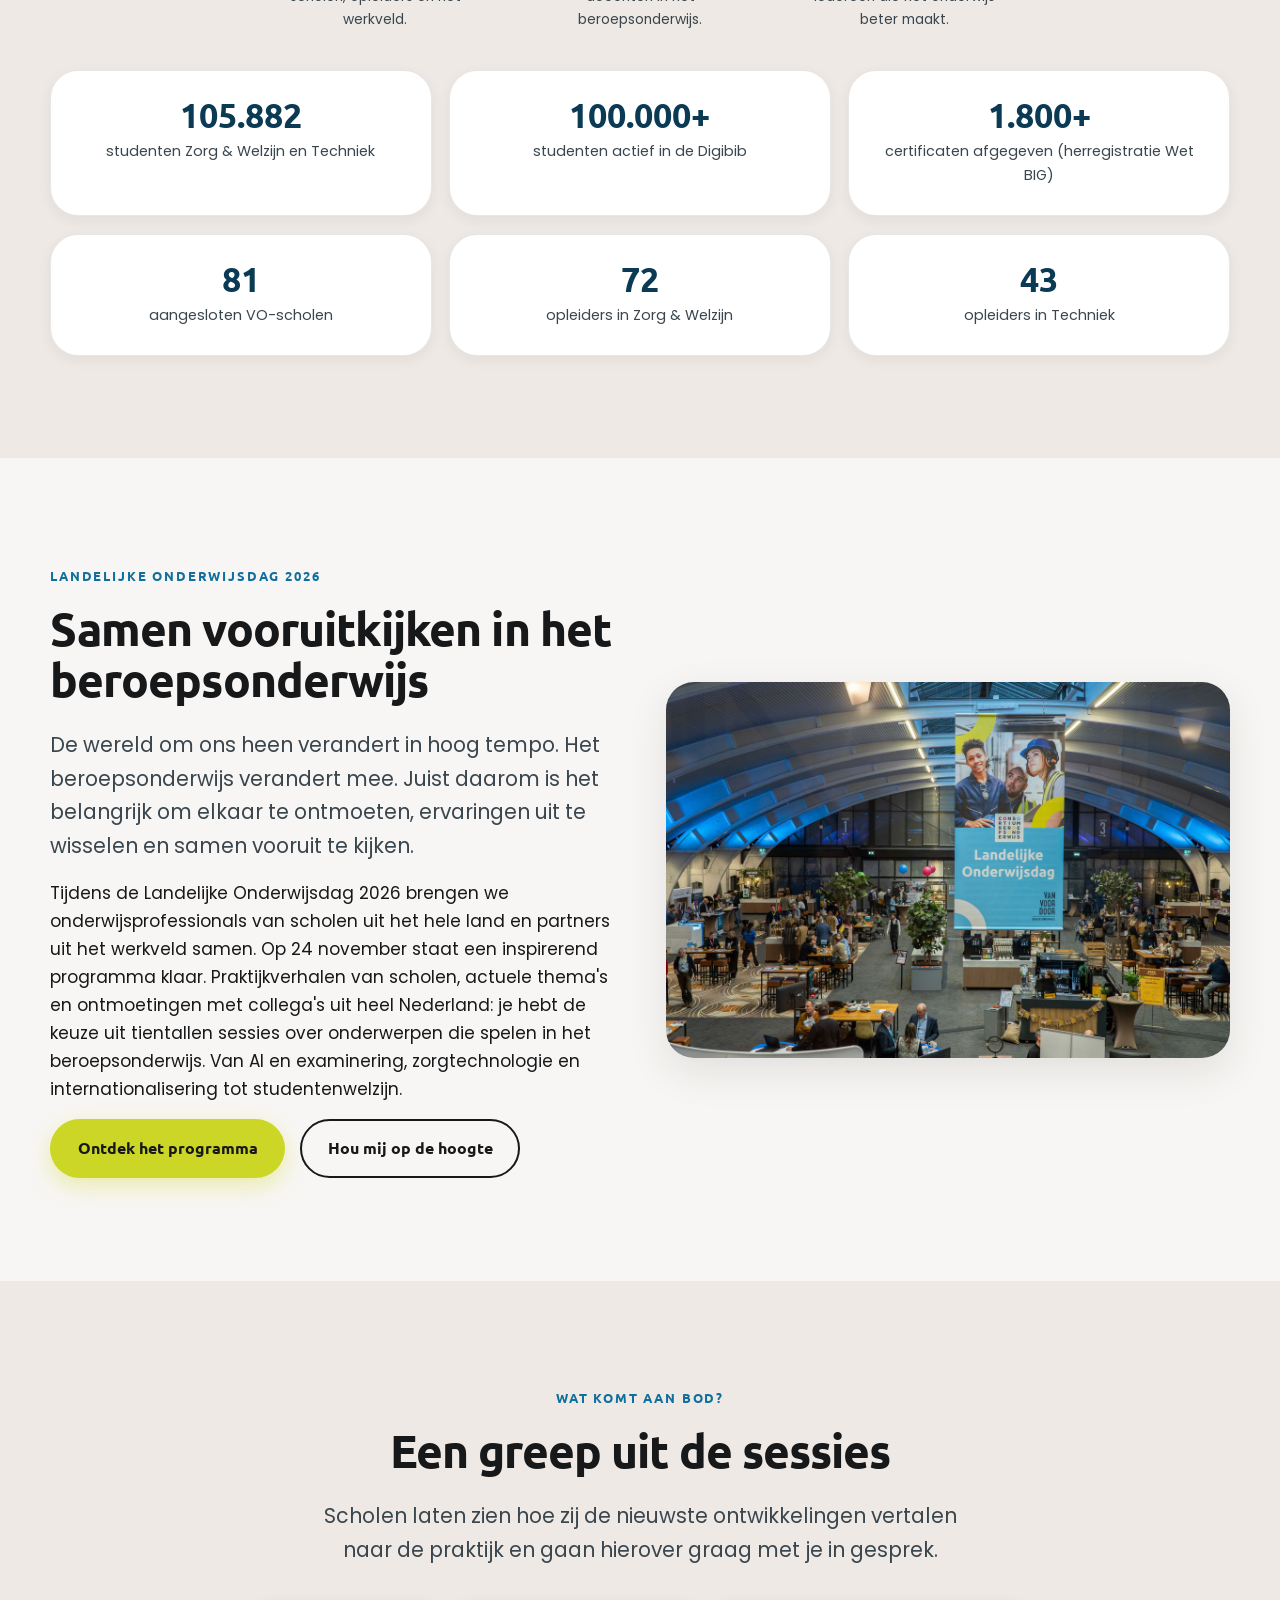
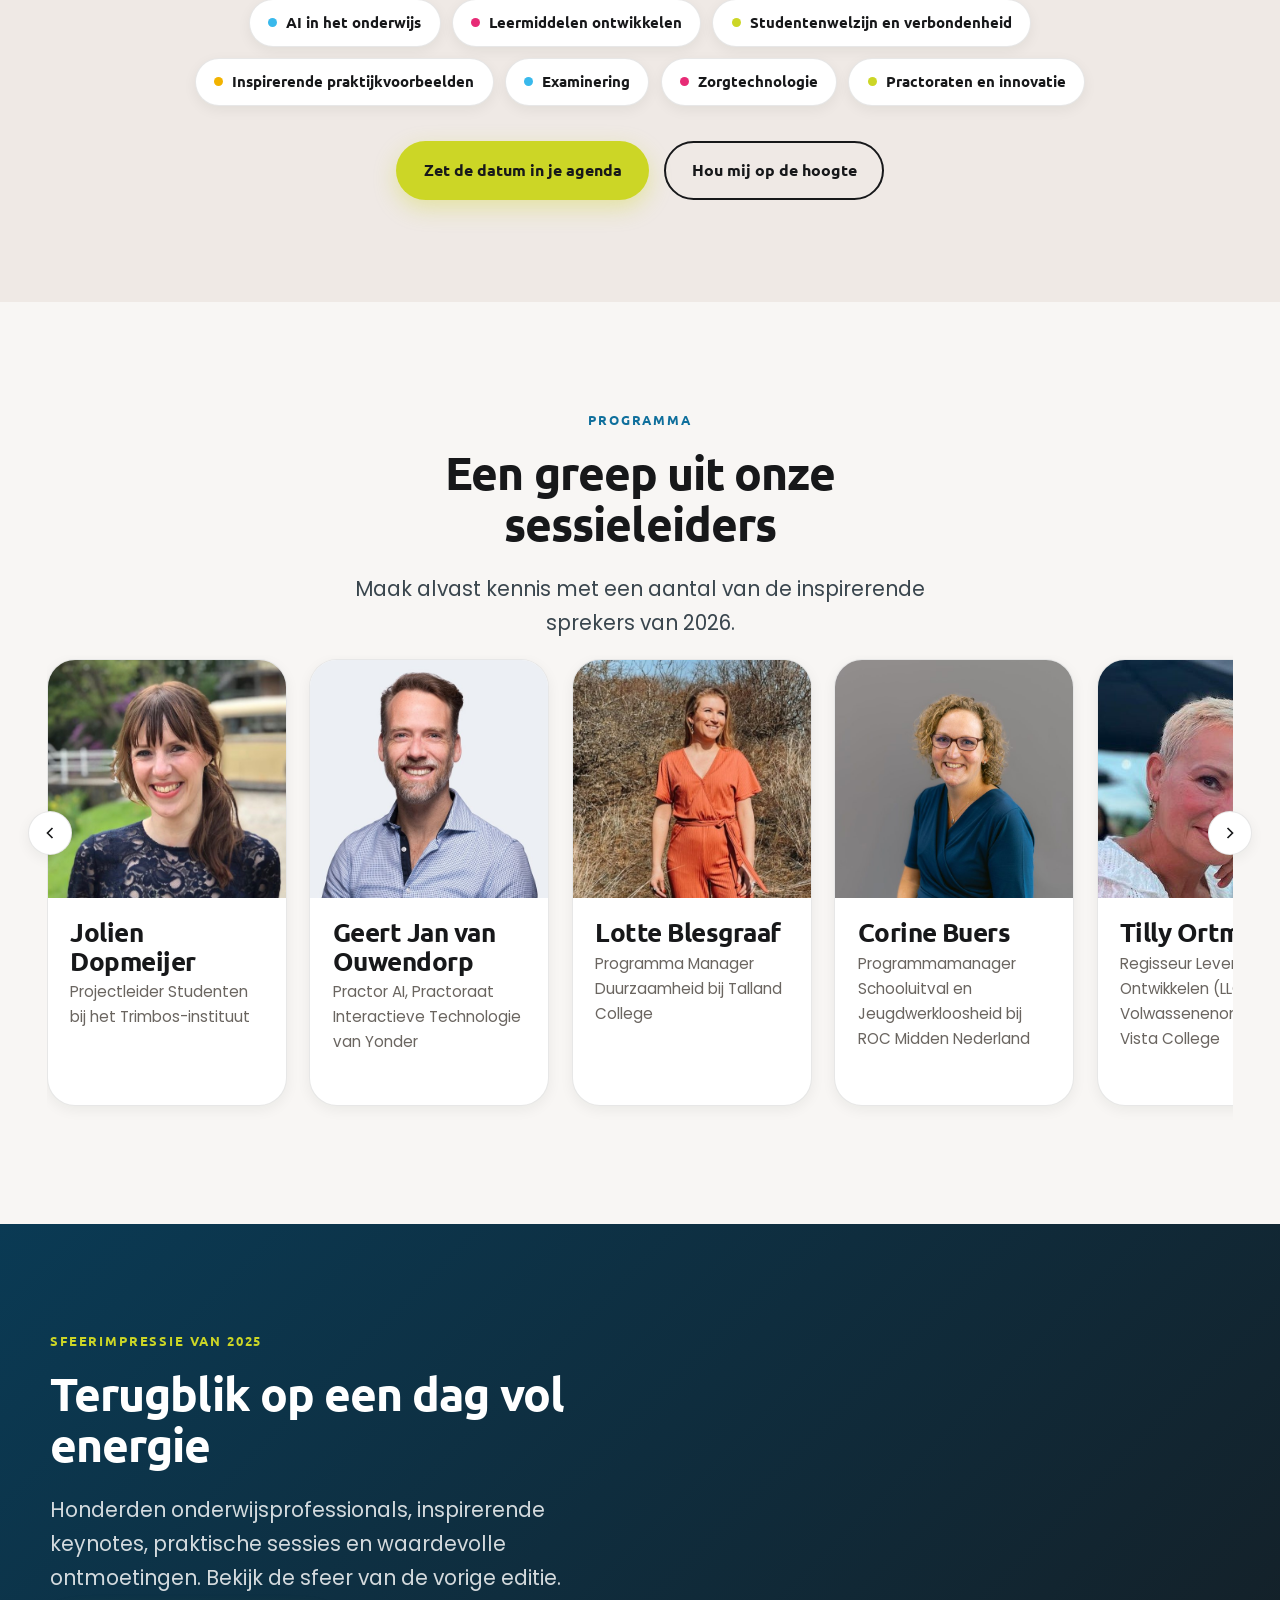
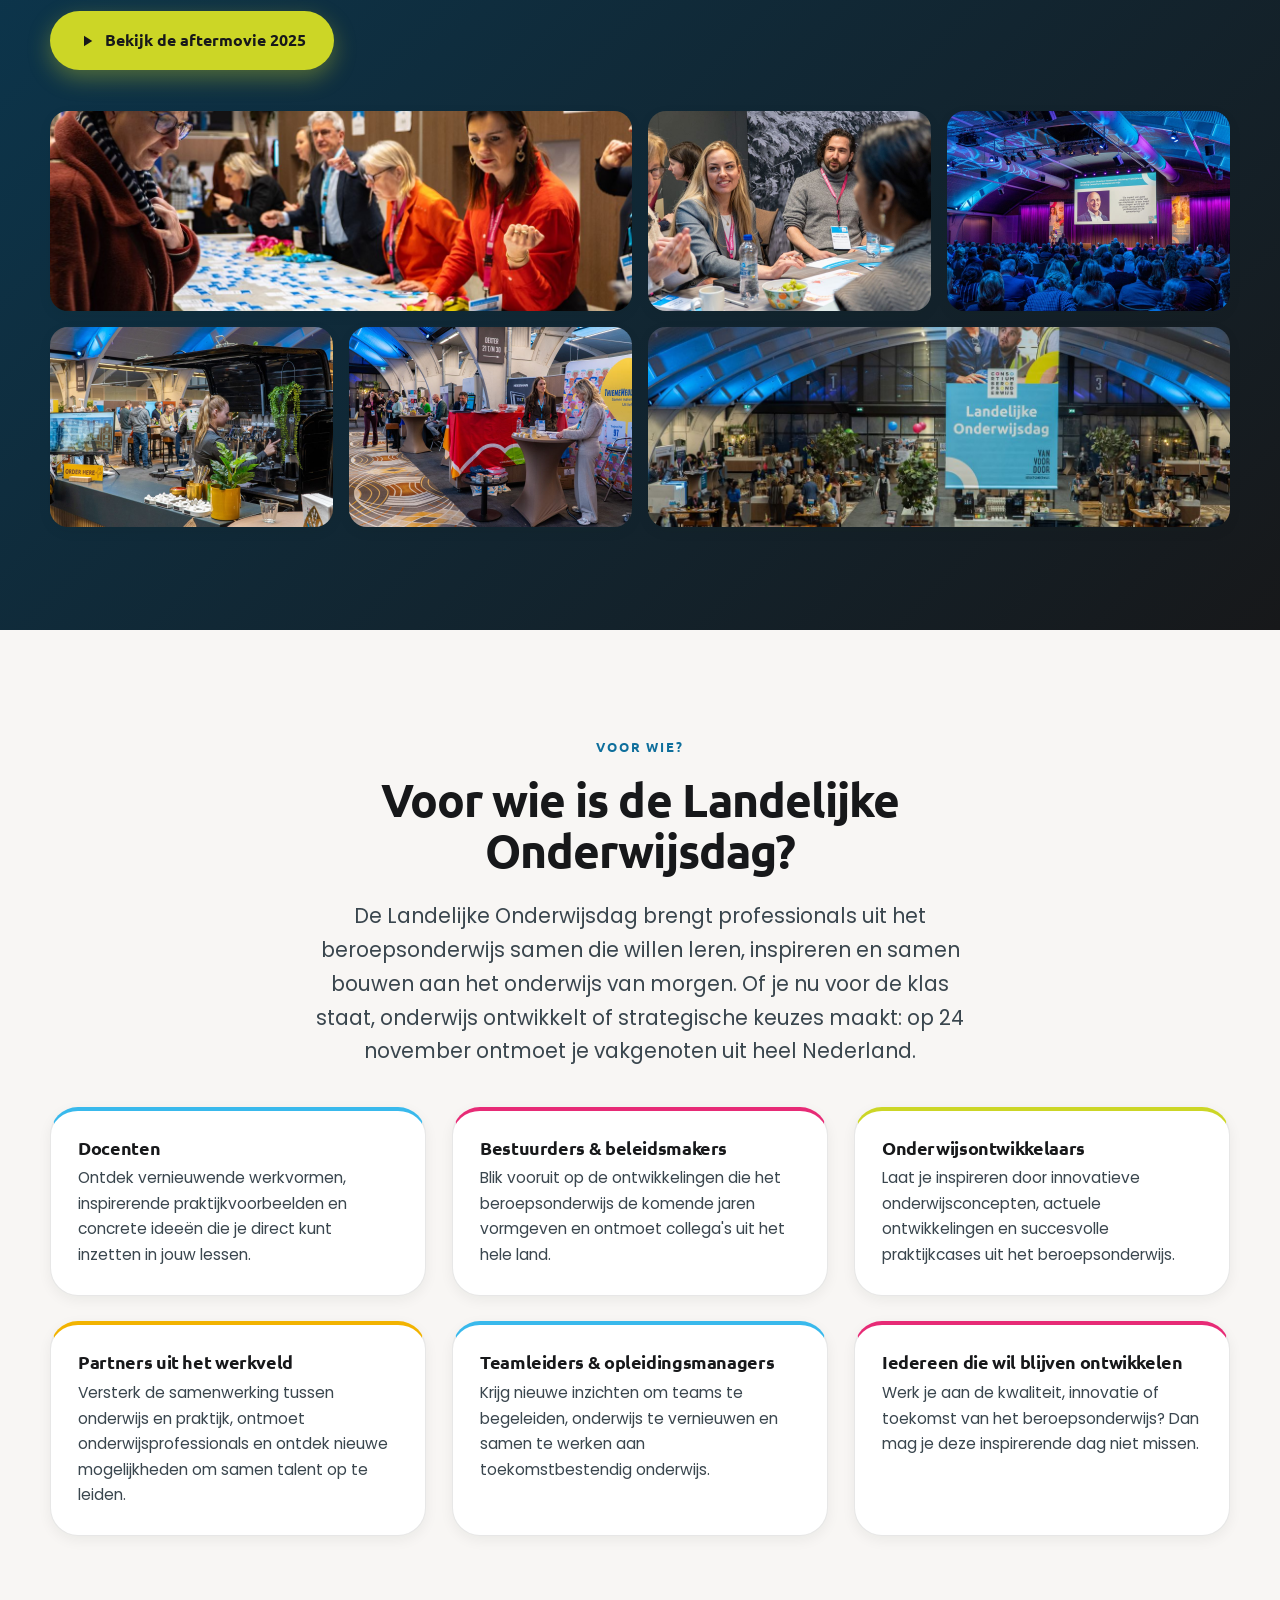
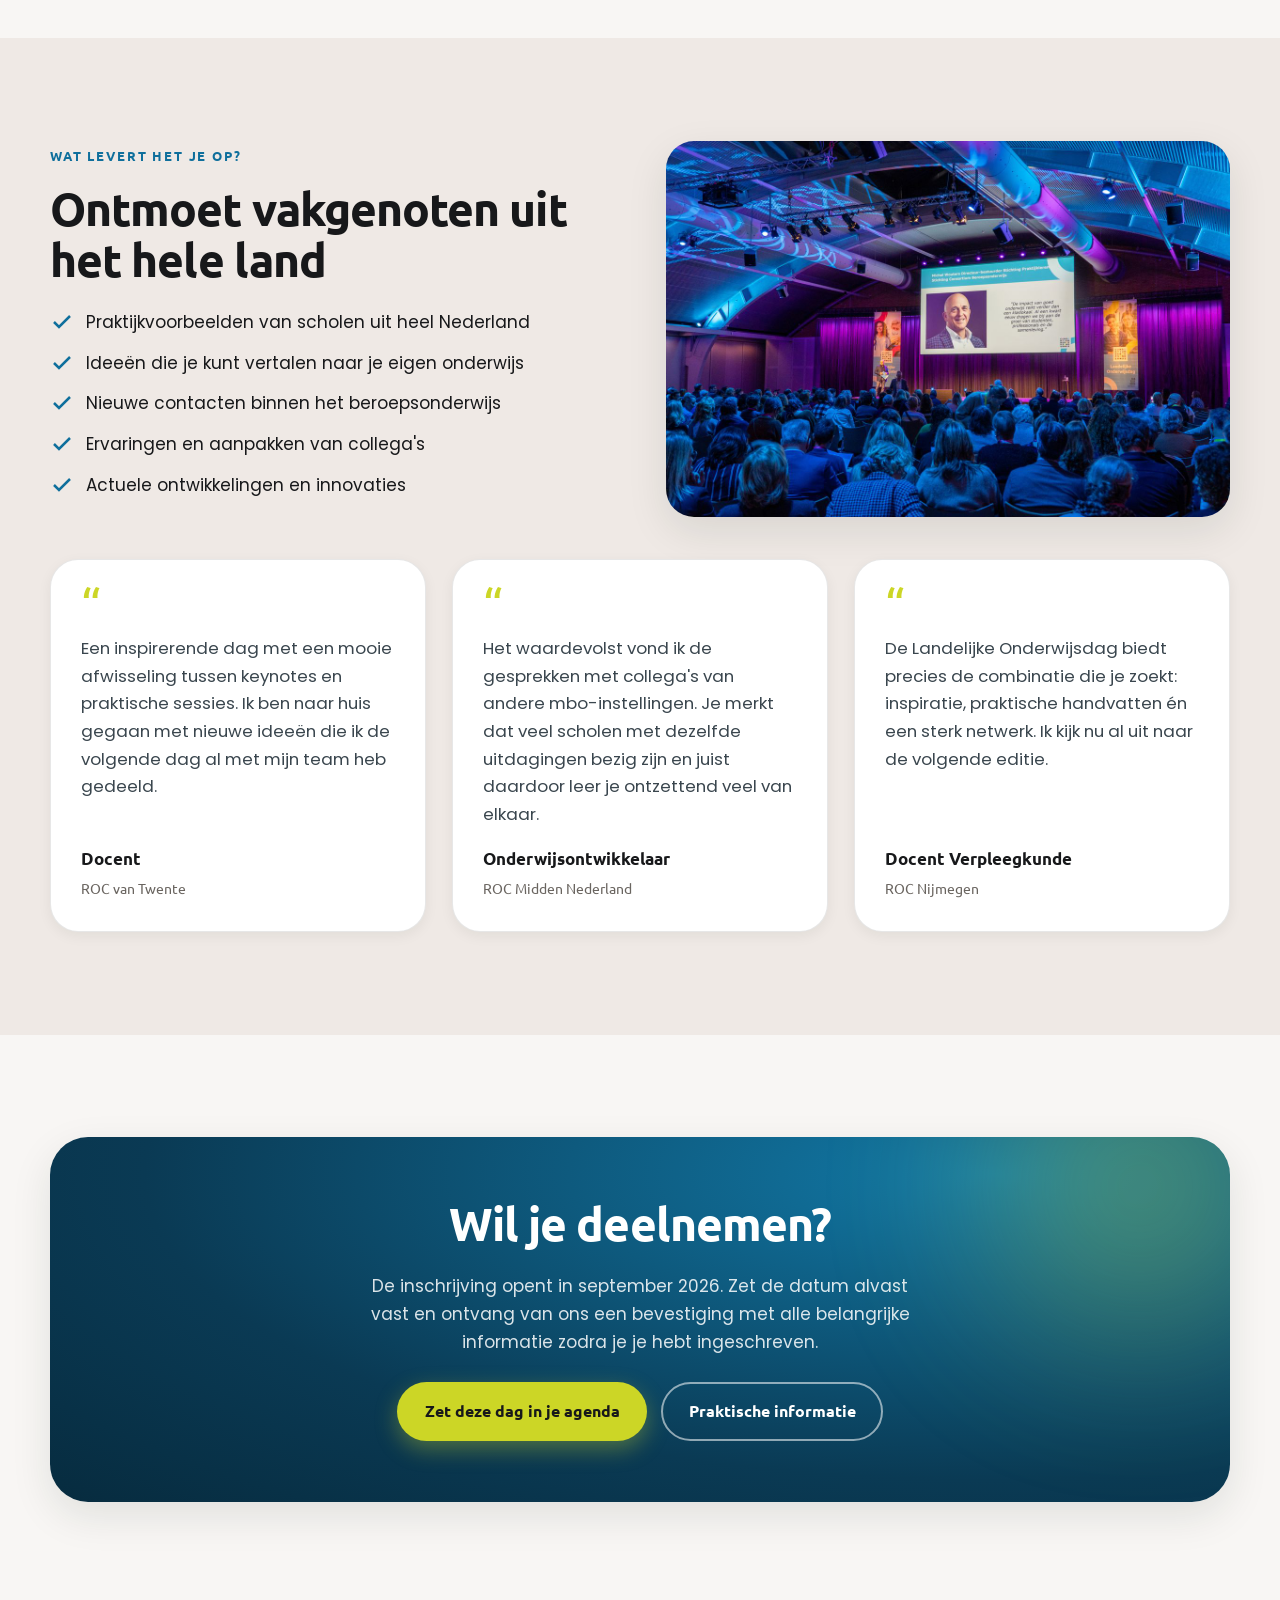
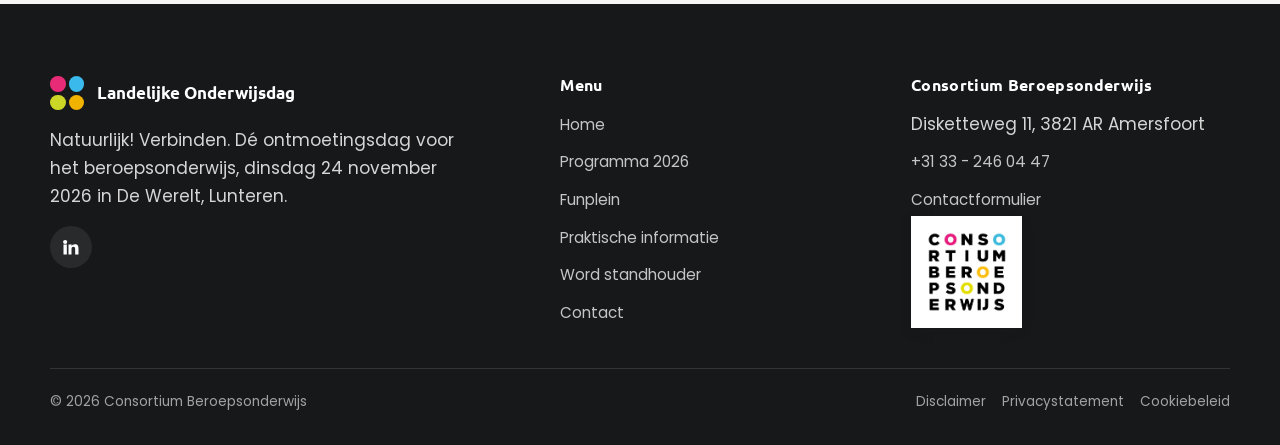
==== commit 2dad4555: "Revert "Inschrijving live: aanmeldlink toevoegen op logische plekken site-breed" This reverts commit" ====
--- a/index.html
+++ b/index.html
@@ -39,7 +39,7 @@
       <a href="praktische-informatie.html">Praktische informatie</a>
       <a href="word-standhouder.html">Word standhouder</a>
       <a href="contact.html">Contact</a>
-      <a href="https://consortiumbo.my.site.com/s/?id=a0PSb00000i4j0RMAQ&j=997424" class="btn" target="_blank" rel="noopener">Schrijf je in</a>
+      <a href="assets/files/onderwijsdag-2026.ics" class="btn" download>Zet in agenda</a>
     </nav>
     <button class="nav-toggle" aria-label="Menu" aria-controls="nav" aria-expanded="false">
       <span></span><span></span><span></span>
@@ -54,7 +54,6 @@
   <div class="hero-overlay"></div>
   <div class="container">
     <div class="hero-copy">
-      <div class="hero-badge"><span class="dot"></span>Inschrijving is geopend</div>
       <h1>Landelijke<br>Onderwijsdag<span class="accent">Natuurlijk! Verbinden</span></h1>
       <p class="tagline">Dé ontmoetingsdag voor het beroepsonderwijs.</p>
       <div class="meta">
@@ -72,13 +71,12 @@
         </div>
       </div>
       <div class="btn-row">
-        <a href="https://consortiumbo.my.site.com/s/?id=a0PSb00000i4j0RMAQ&j=997424" class="btn" target="_blank" rel="noopener">
-          <svg viewBox="0 0 24 24" fill="none" stroke="currentColor" stroke-width="2.5"><path d="M20 6 9 17l-5-5"/></svg>
-          Schrijf je nu in
+        <a href="assets/files/onderwijsdag-2026.ics" class="btn" download>
+          <svg viewBox="0 0 24 24" fill="none" stroke="currentColor" stroke-width="2"><rect x="3" y="4" width="18" height="18" rx="2"/><path d="M16 2v4M8 2v4M3 10h18M12 14v4M10 16h4"/></svg>
+          Zet de datum vast
         </a>
         <a href="programma.html" class="btn btn--outline-light">Bekijk het programma</a>
       </div>
-      <a href="assets/files/onderwijsdag-2026.ics" download style="margin-top:.9rem;display:inline-flex;font-family:var(--font-head);font-weight:600;font-size:.9rem;color:var(--lime-soft)">Nog niet zeker? Zet vast de datum in je agenda →</a>
       <div class="countdown" data-countdown aria-label="Aftellen tot het evenement">
         <div class="unit"><div class="num" data-d>–</div><div class="lbl">dagen</div></div>
         <div class="unit"><div class="num" data-h>–</div><div class="lbl">uren</div></div>
@@ -170,7 +168,7 @@
       <p>Tijdens de Landelijke Onderwijsdag 2026 brengen we onderwijsprofessionals van scholen uit het hele land en partners uit het werkveld samen. Op 24 november staat een inspirerend programma klaar. Praktijkverhalen van scholen, actuele thema's en ontmoetingen met collega's uit heel Nederland: je hebt de keuze uit tientallen sessies over onderwerpen die spelen in het beroepsonderwijs. Van AI en examinering, zorgtechnologie en internationalisering tot studentenwelzijn.</p>
       <div class="btn-row">
         <a href="programma.html" class="btn">Ontdek het programma</a>
-        <a href="https://consortiumbo.my.site.com/s/?id=a0PSb00000i4j0RMAQ&j=997424" class="btn btn--ghost" target="_blank" rel="noopener">Schrijf je in</a>
+        <a href="contact.html" class="btn btn--ghost">Hou mij op de hoogte</a>
       </div>
     </div>
     <div class="media reveal d2">
@@ -198,8 +196,8 @@
     </ul>
     <div class="center reveal d2" style="margin-top:2.2rem">
       <div class="btn-row" style="justify-content:center">
-        <a href="https://consortiumbo.my.site.com/s/?id=a0PSb00000i4j0RMAQ&j=997424" class="btn" target="_blank" rel="noopener">Schrijf je in</a>
-        <a href="assets/files/onderwijsdag-2026.ics" class="btn btn--ghost" download>Zet de datum in je agenda</a>
+        <a href="assets/files/onderwijsdag-2026.ics" class="btn" download>Zet de datum in je agenda</a>
+        <a href="contact.html" class="btn btn--ghost">Hou mij op de hoogte</a>
       </div>
     </div>
   </div>
@@ -357,10 +355,10 @@
 <section class="section">
   <div class="container">
     <div class="cta-band reveal">
-      <h2>De inschrijving is geopend!</h2>
-      <p>Wacht niet te lang: schrijf je vandaag nog in en verzeker jezelf van een plek tussen honderden vakgenoten uit het beroepsonderwijs. Je ontvangt direct een bevestiging met alle praktische informatie.</p>
+      <h2>Wil je deelnemen?</h2>
+      <p>De inschrijving opent in september 2026. Zet de datum alvast vast en ontvang van ons een bevestiging met alle belangrijke informatie zodra je je hebt ingeschreven.</p>
       <div class="btn-row" style="justify-content:center;margin-top:1.6rem">
-        <a href="https://consortiumbo.my.site.com/s/?id=a0PSb00000i4j0RMAQ&j=997424" class="btn" target="_blank" rel="noopener">Schrijf je nu in</a>
+        <a href="assets/files/onderwijsdag-2026.ics" class="btn" download>Zet deze dag in je agenda</a>
         <a href="praktische-informatie.html" class="btn btn--outline-light">Praktische informatie</a>
       </div>
     </div>
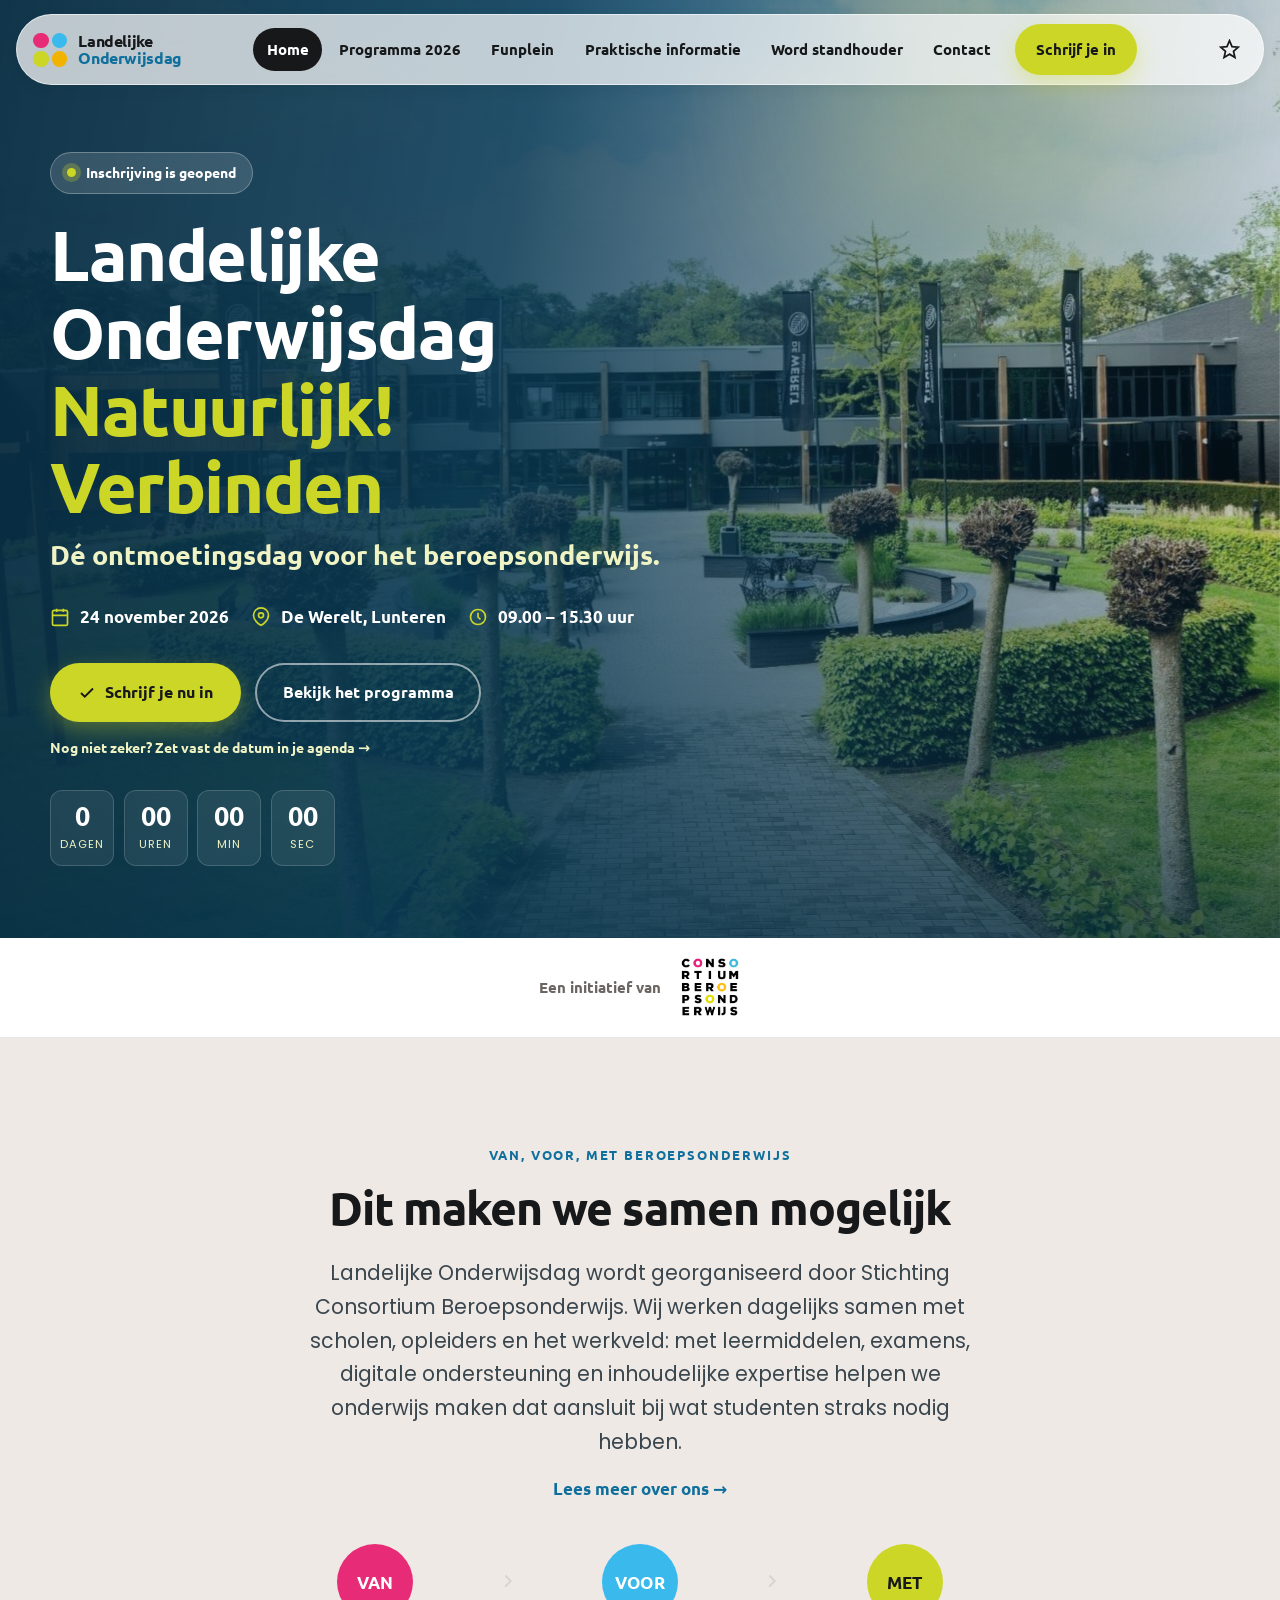
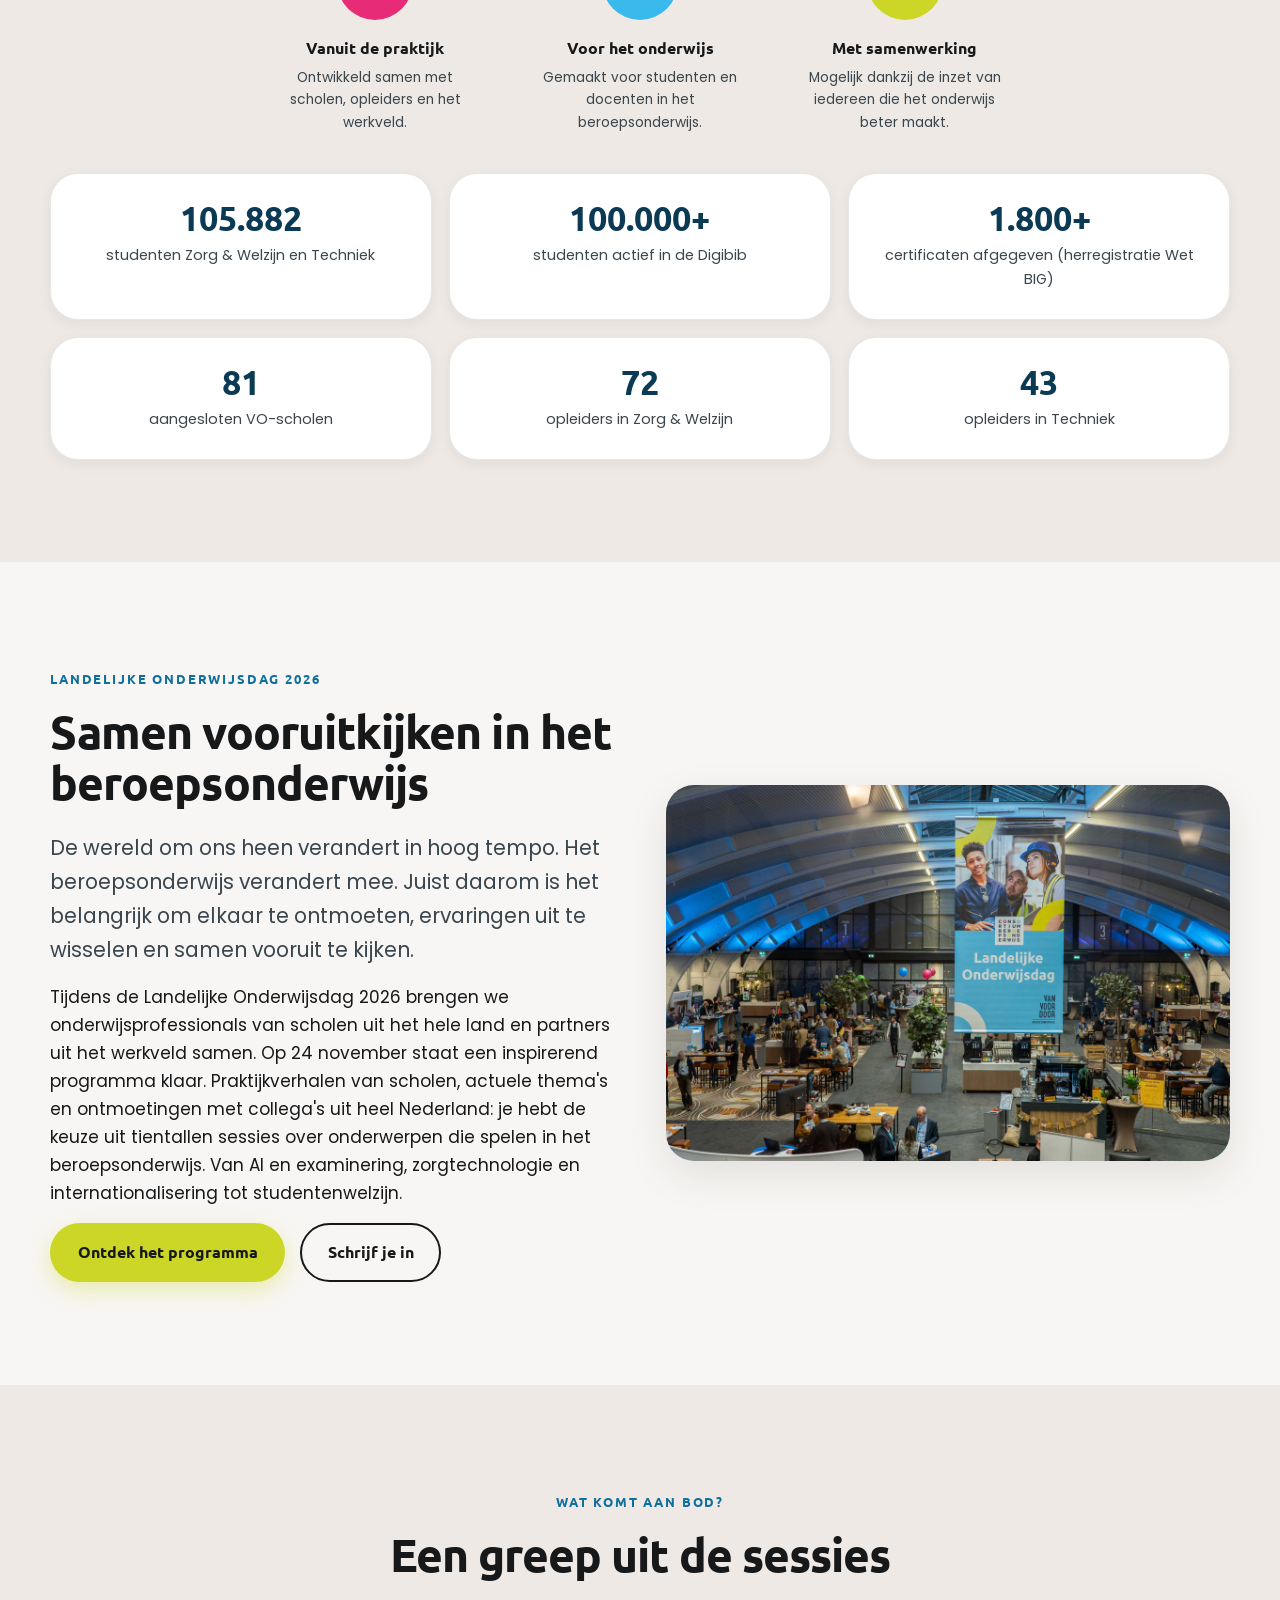
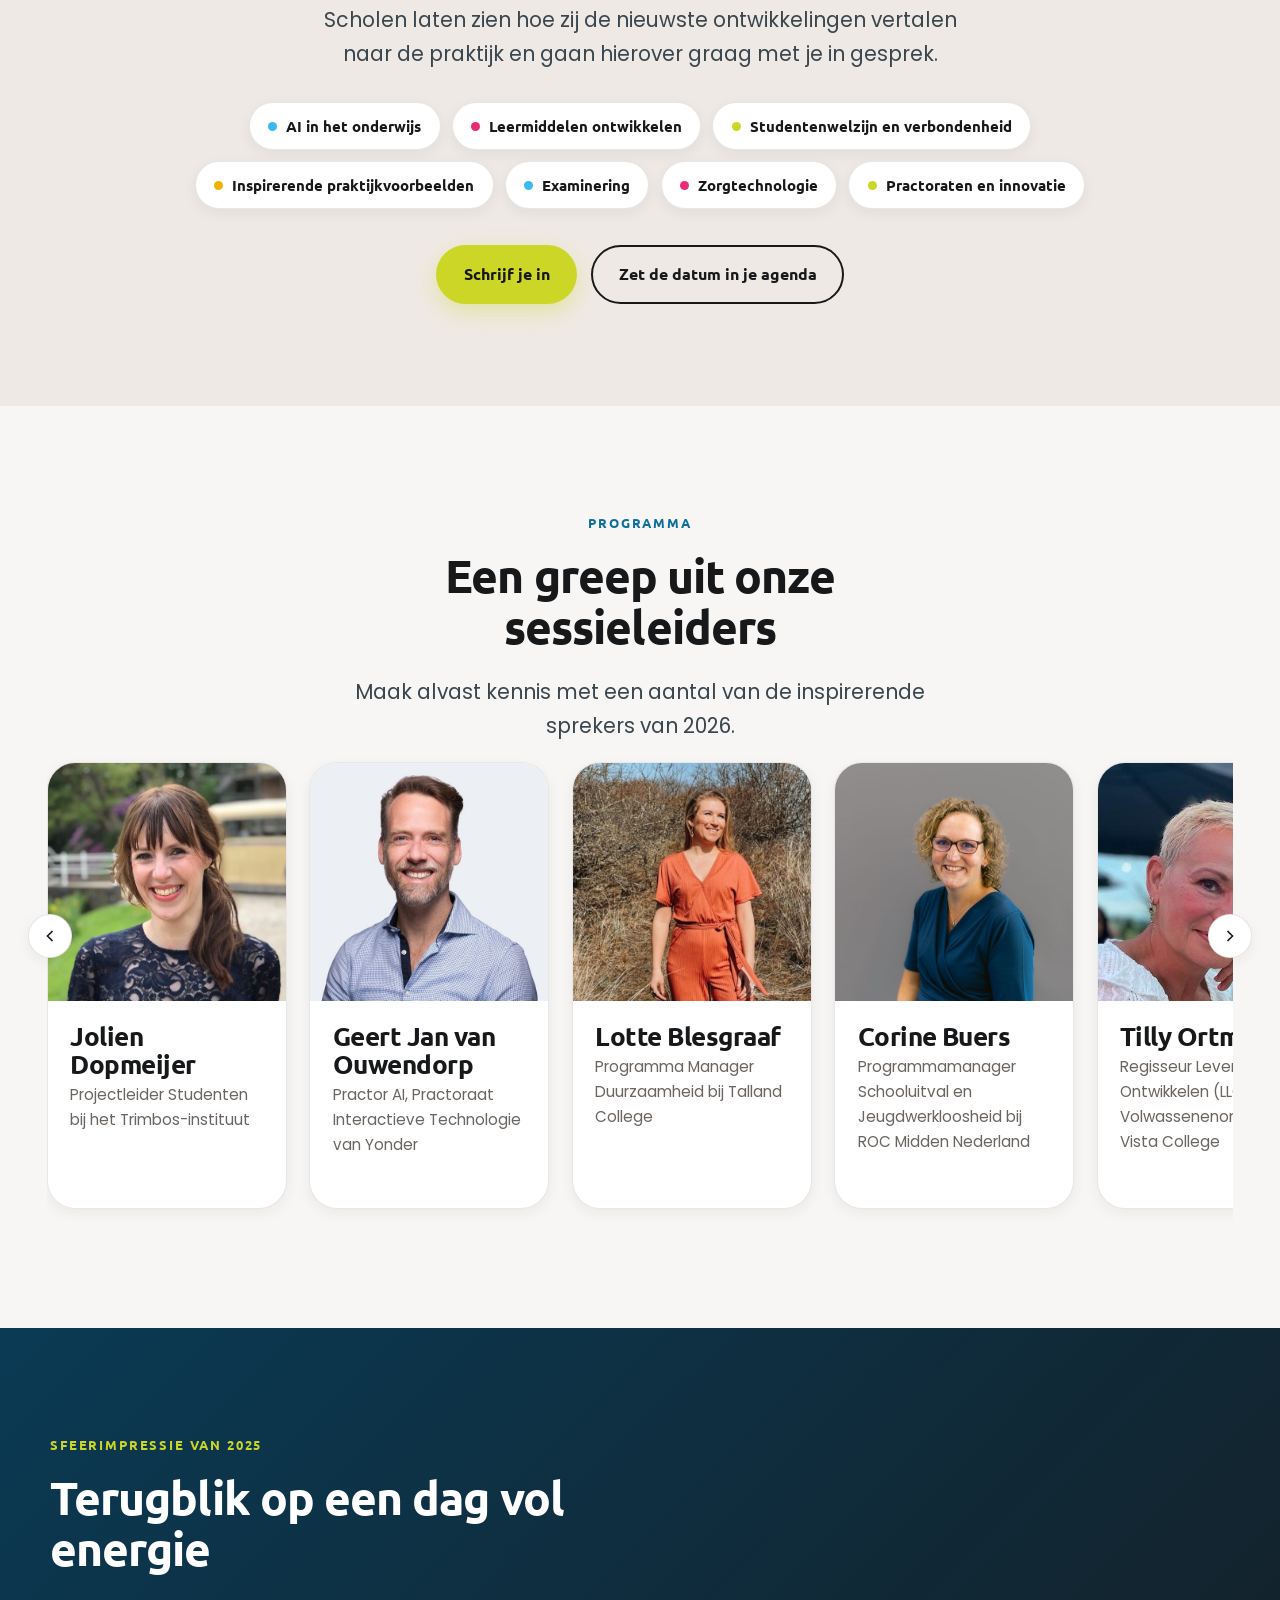
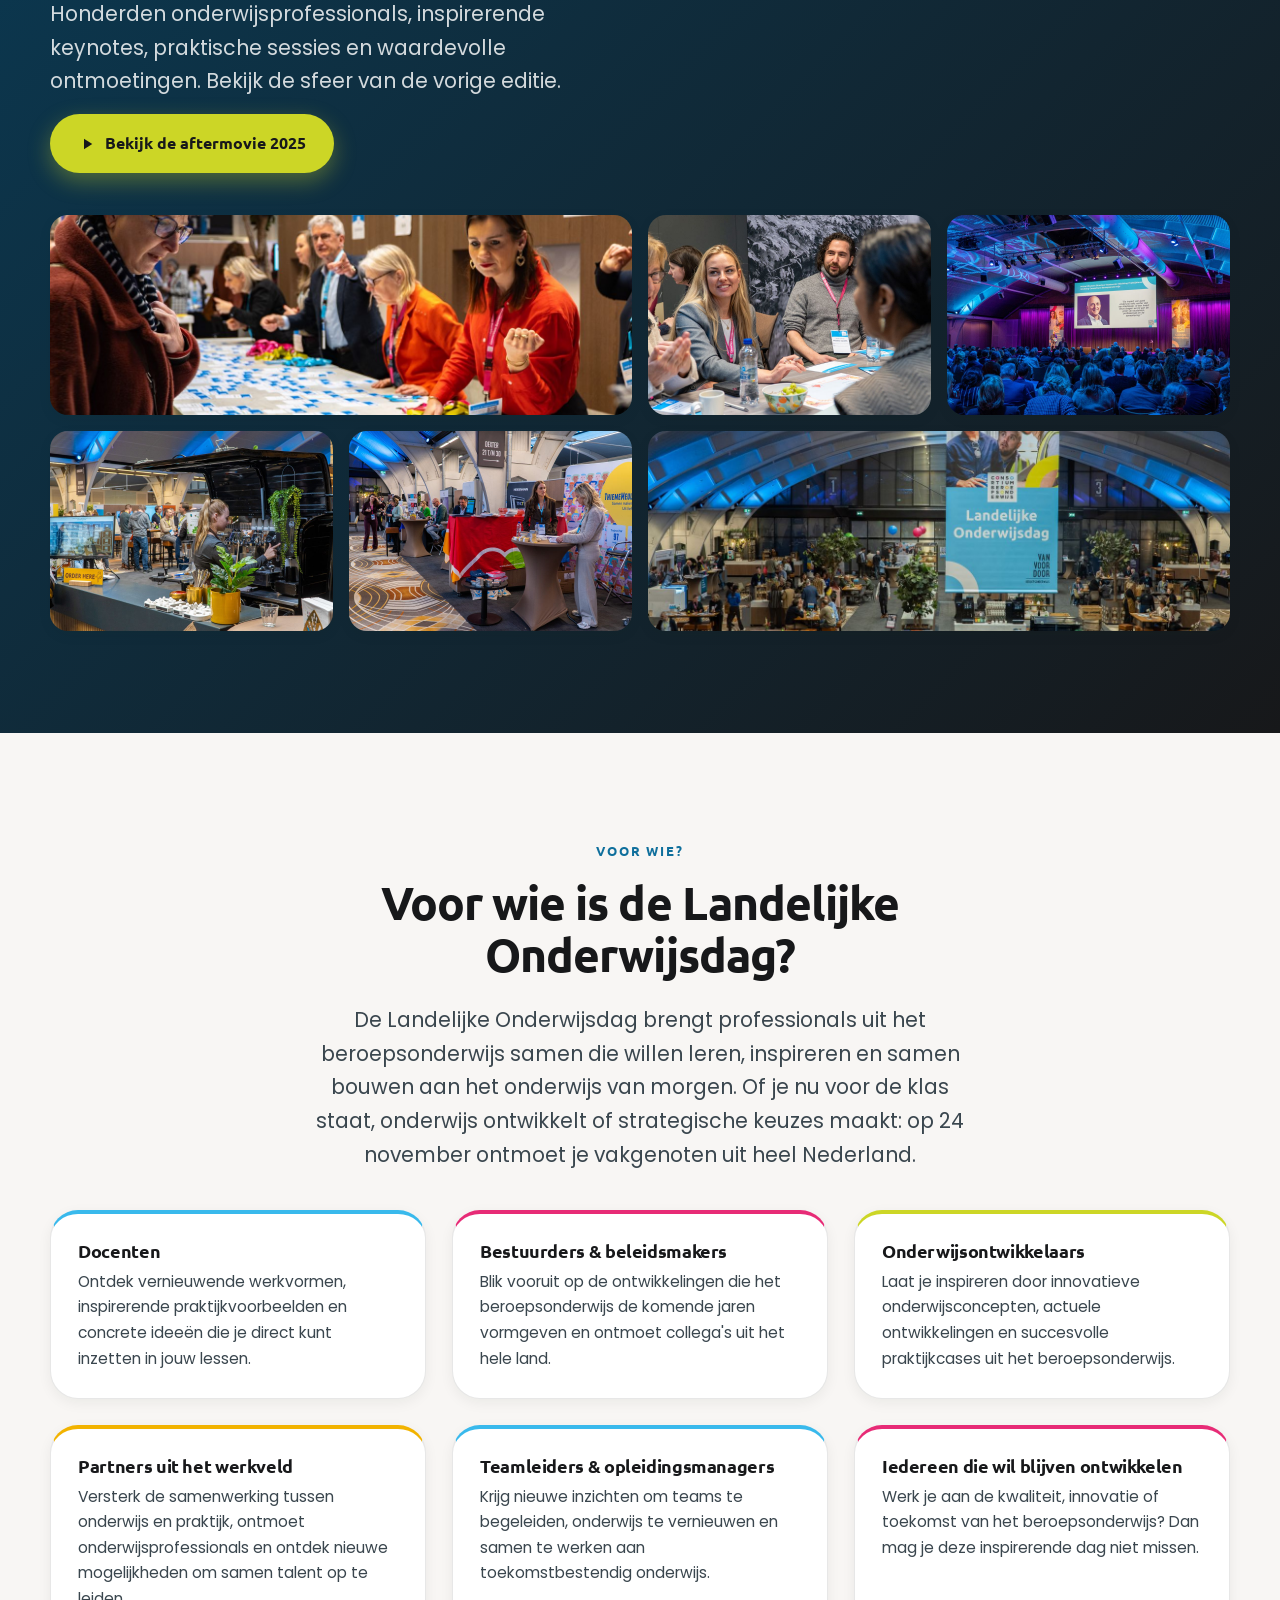
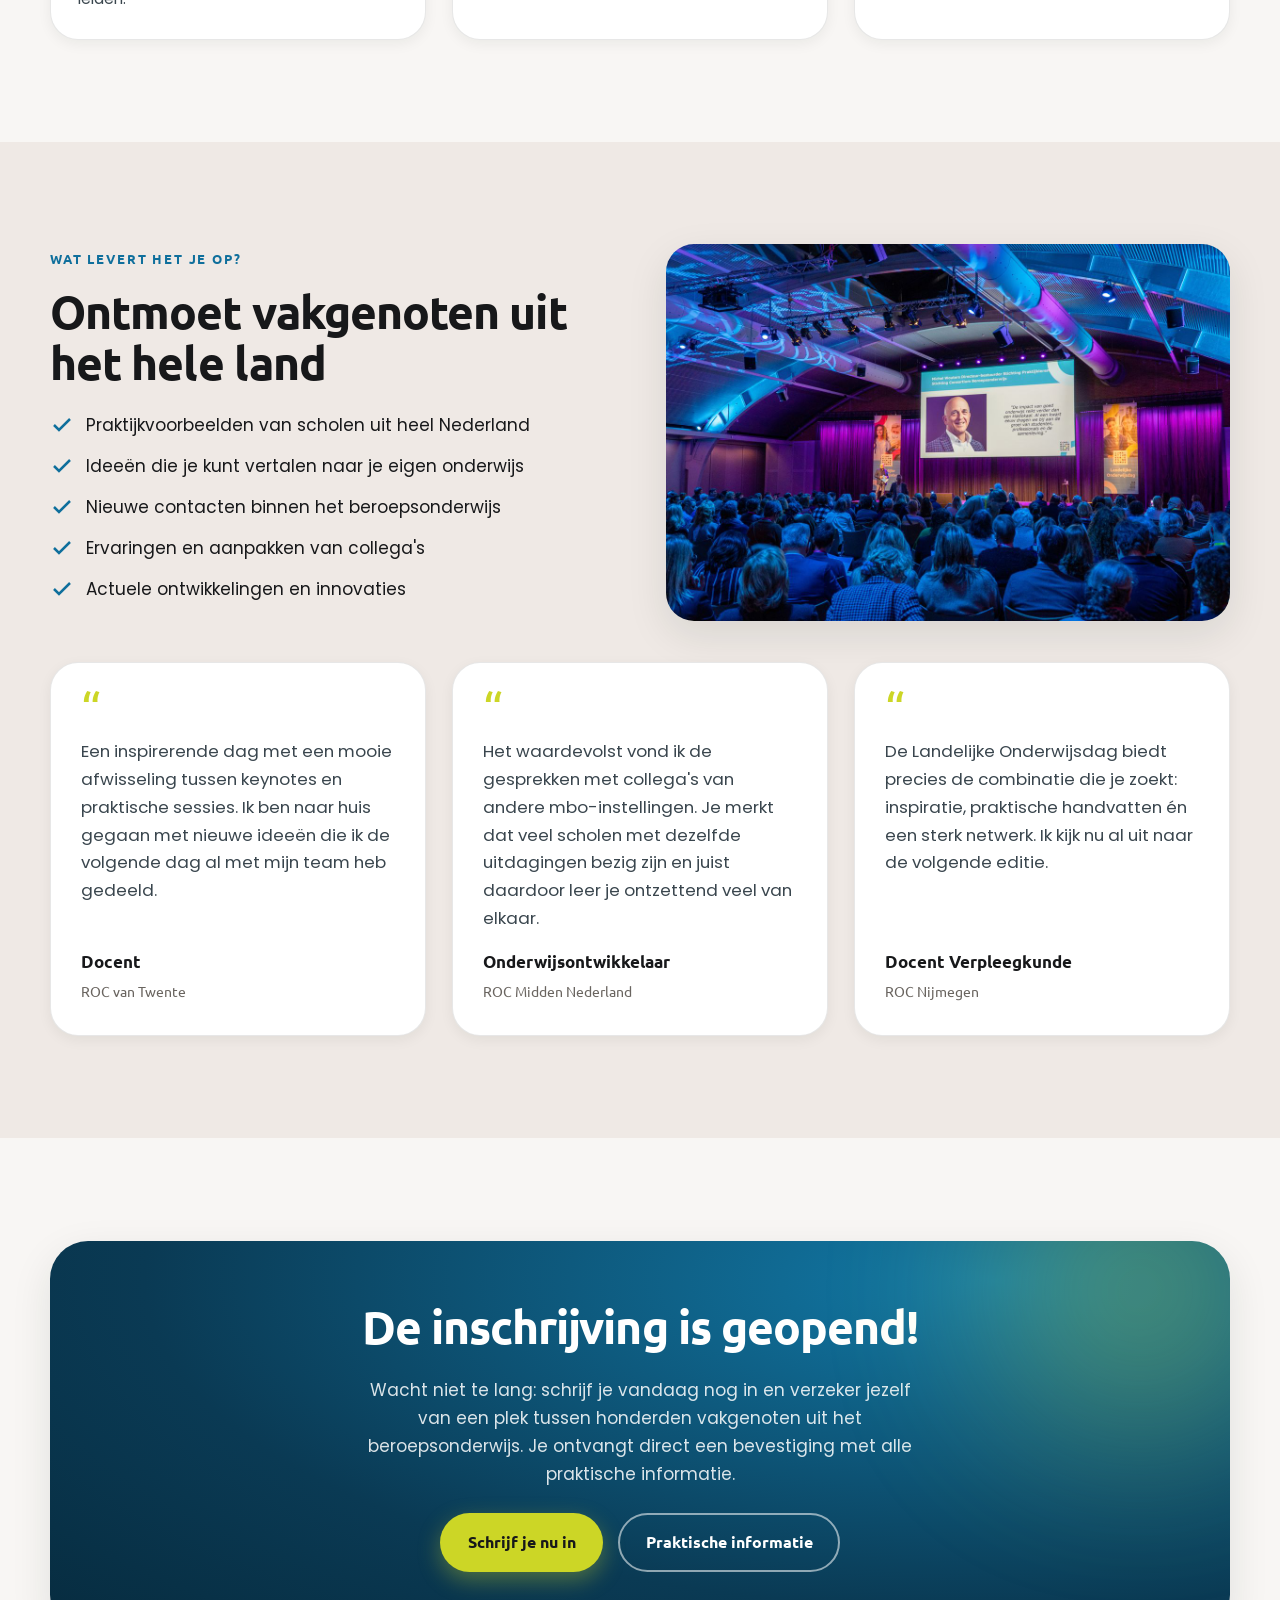
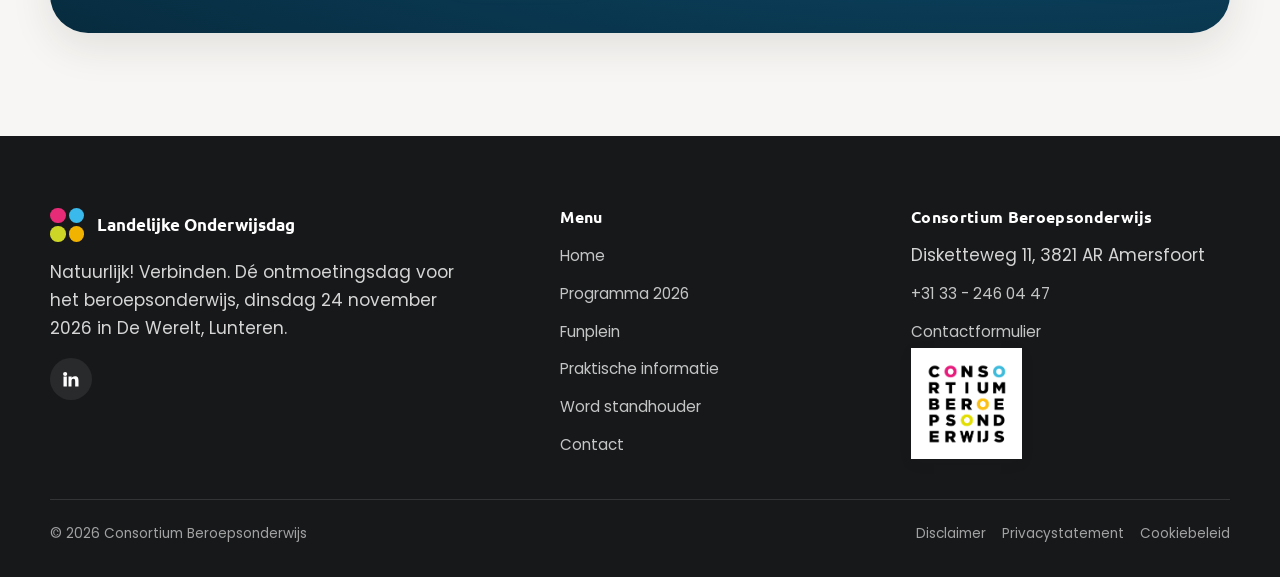
==== commit 40cd89d2: "Inschrijving live: aanmeldlink toevoegen op logische plekken site-breed Herhaling van de op 31 augus" ====
--- a/index.html
+++ b/index.html
@@ -39,7 +39,7 @@
       <a href="praktische-informatie.html">Praktische informatie</a>
       <a href="word-standhouder.html">Word standhouder</a>
       <a href="contact.html">Contact</a>
-      <a href="assets/files/onderwijsdag-2026.ics" class="btn" download>Zet in agenda</a>
+      <a href="https://consortiumbo.my.site.com/s/?id=a0PSb00000i4j0RMAQ&j=997424" class="btn" target="_blank" rel="noopener">Schrijf je in</a>
     </nav>
     <button class="nav-toggle" aria-label="Menu" aria-controls="nav" aria-expanded="false">
       <span></span><span></span><span></span>
@@ -54,6 +54,7 @@
   <div class="hero-overlay"></div>
   <div class="container">
     <div class="hero-copy">
+      <div class="hero-badge"><span class="dot"></span>Inschrijving is geopend</div>
       <h1>Landelijke<br>Onderwijsdag<span class="accent">Natuurlijk! Verbinden</span></h1>
       <p class="tagline">Dé ontmoetingsdag voor het beroepsonderwijs.</p>
       <div class="meta">
@@ -71,12 +72,13 @@
         </div>
       </div>
       <div class="btn-row">
-        <a href="assets/files/onderwijsdag-2026.ics" class="btn" download>
-          <svg viewBox="0 0 24 24" fill="none" stroke="currentColor" stroke-width="2"><rect x="3" y="4" width="18" height="18" rx="2"/><path d="M16 2v4M8 2v4M3 10h18M12 14v4M10 16h4"/></svg>
-          Zet de datum vast
+        <a href="https://consortiumbo.my.site.com/s/?id=a0PSb00000i4j0RMAQ&j=997424" class="btn" target="_blank" rel="noopener">
+          <svg viewBox="0 0 24 24" fill="none" stroke="currentColor" stroke-width="2.5"><path d="M20 6 9 17l-5-5"/></svg>
+          Schrijf je nu in
         </a>
         <a href="programma.html" class="btn btn--outline-light">Bekijk het programma</a>
       </div>
+      <a href="assets/files/onderwijsdag-2026.ics" download style="margin-top:.9rem;display:inline-flex;font-family:var(--font-head);font-weight:600;font-size:.9rem;color:var(--lime-soft)">Nog niet zeker? Zet vast de datum in je agenda →</a>
       <div class="countdown" data-countdown aria-label="Aftellen tot het evenement">
         <div class="unit"><div class="num" data-d>–</div><div class="lbl">dagen</div></div>
         <div class="unit"><div class="num" data-h>–</div><div class="lbl">uren</div></div>
@@ -168,7 +170,7 @@
       <p>Tijdens de Landelijke Onderwijsdag 2026 brengen we onderwijsprofessionals van scholen uit het hele land en partners uit het werkveld samen. Op 24 november staat een inspirerend programma klaar. Praktijkverhalen van scholen, actuele thema's en ontmoetingen met collega's uit heel Nederland: je hebt de keuze uit tientallen sessies over onderwerpen die spelen in het beroepsonderwijs. Van AI en examinering, zorgtechnologie en internationalisering tot studentenwelzijn.</p>
       <div class="btn-row">
         <a href="programma.html" class="btn">Ontdek het programma</a>
-        <a href="contact.html" class="btn btn--ghost">Hou mij op de hoogte</a>
+        <a href="https://consortiumbo.my.site.com/s/?id=a0PSb00000i4j0RMAQ&j=997424" class="btn btn--ghost" target="_blank" rel="noopener">Schrijf je in</a>
       </div>
     </div>
     <div class="media reveal d2">
@@ -196,8 +198,8 @@
     </ul>
     <div class="center reveal d2" style="margin-top:2.2rem">
       <div class="btn-row" style="justify-content:center">
-        <a href="assets/files/onderwijsdag-2026.ics" class="btn" download>Zet de datum in je agenda</a>
-        <a href="contact.html" class="btn btn--ghost">Hou mij op de hoogte</a>
+        <a href="https://consortiumbo.my.site.com/s/?id=a0PSb00000i4j0RMAQ&j=997424" class="btn" target="_blank" rel="noopener">Schrijf je in</a>
+        <a href="assets/files/onderwijsdag-2026.ics" class="btn btn--ghost" download>Zet de datum in je agenda</a>
       </div>
     </div>
   </div>
@@ -355,10 +357,10 @@
 <section class="section">
   <div class="container">
     <div class="cta-band reveal">
-      <h2>Wil je deelnemen?</h2>
-      <p>De inschrijving opent in september 2026. Zet de datum alvast vast en ontvang van ons een bevestiging met alle belangrijke informatie zodra je je hebt ingeschreven.</p>
+      <h2>De inschrijving is geopend!</h2>
+      <p>Wacht niet te lang: schrijf je vandaag nog in en verzeker jezelf van een plek tussen honderden vakgenoten uit het beroepsonderwijs. Je ontvangt direct een bevestiging met alle praktische informatie.</p>
       <div class="btn-row" style="justify-content:center;margin-top:1.6rem">
-        <a href="assets/files/onderwijsdag-2026.ics" class="btn" download>Zet deze dag in je agenda</a>
+        <a href="https://consortiumbo.my.site.com/s/?id=a0PSb00000i4j0RMAQ&j=997424" class="btn" target="_blank" rel="noopener">Schrijf je nu in</a>
         <a href="praktische-informatie.html" class="btn btn--outline-light">Praktische informatie</a>
       </div>
     </div>
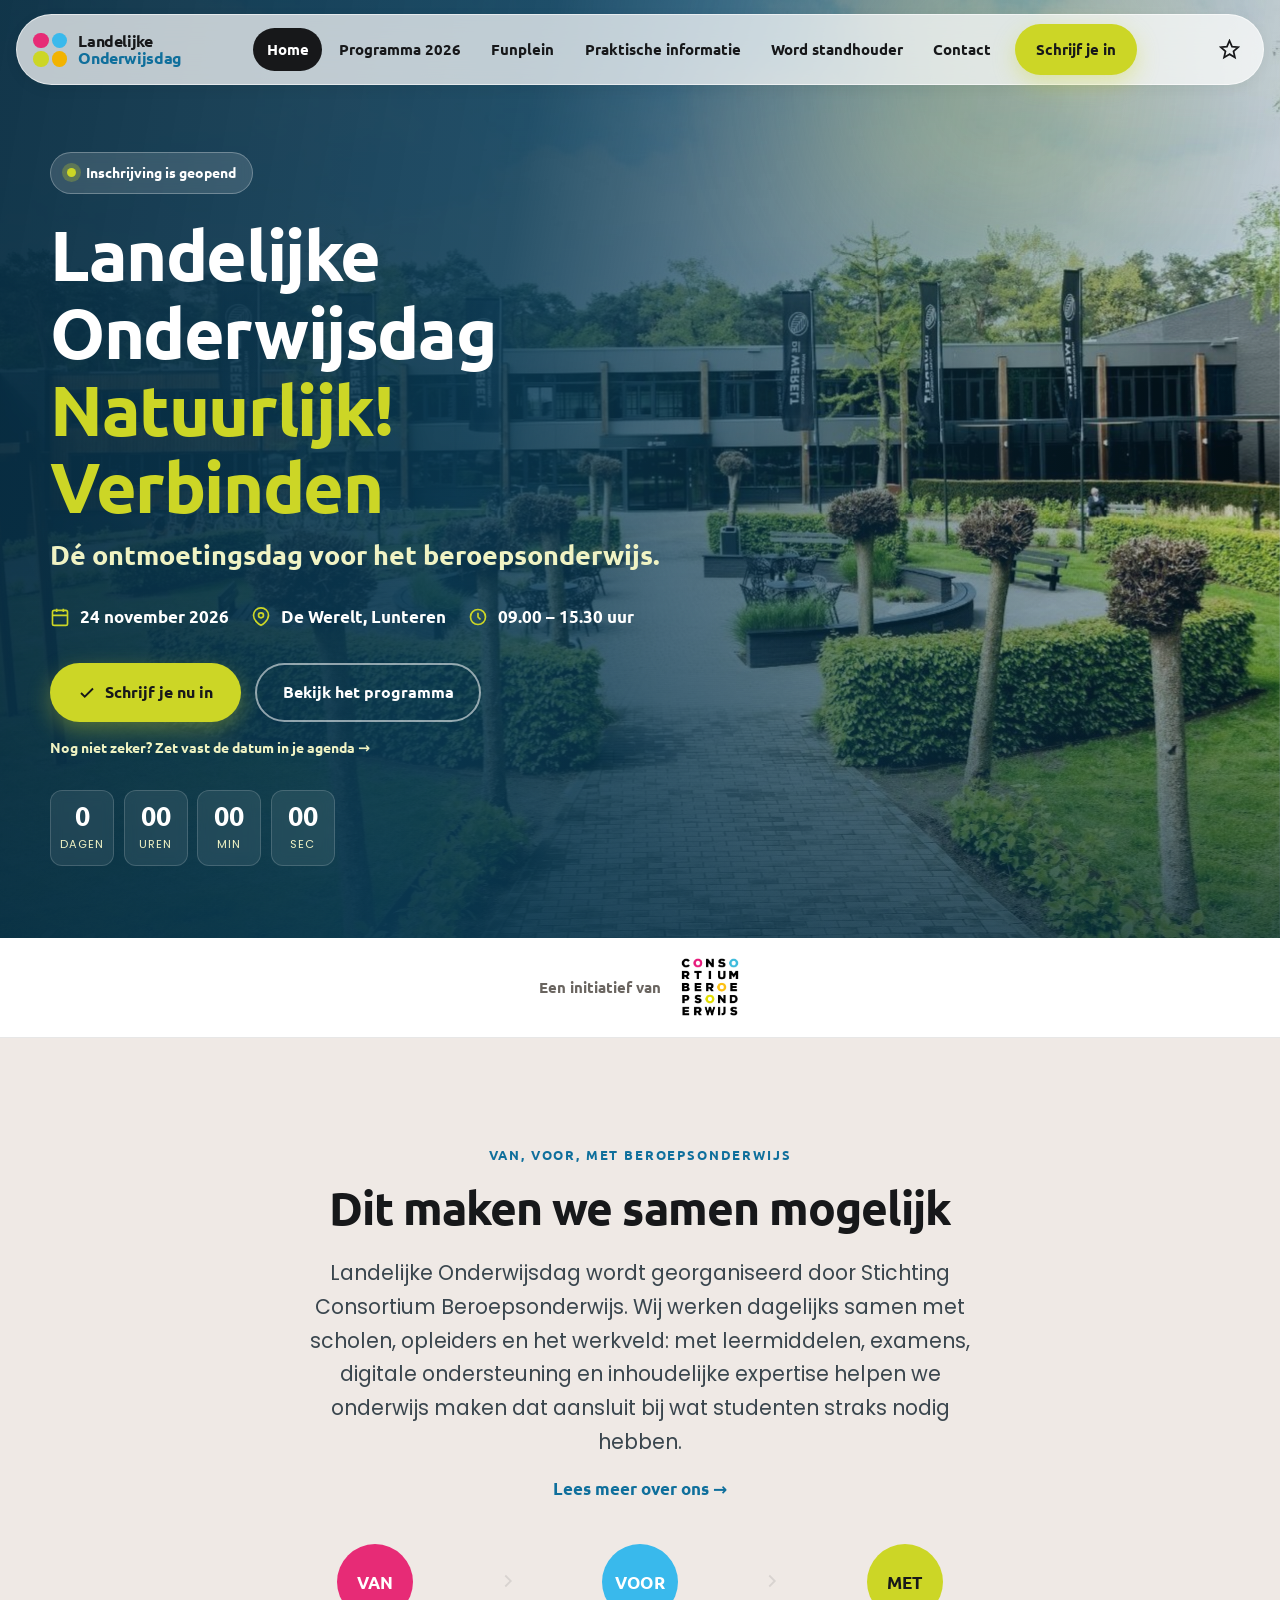
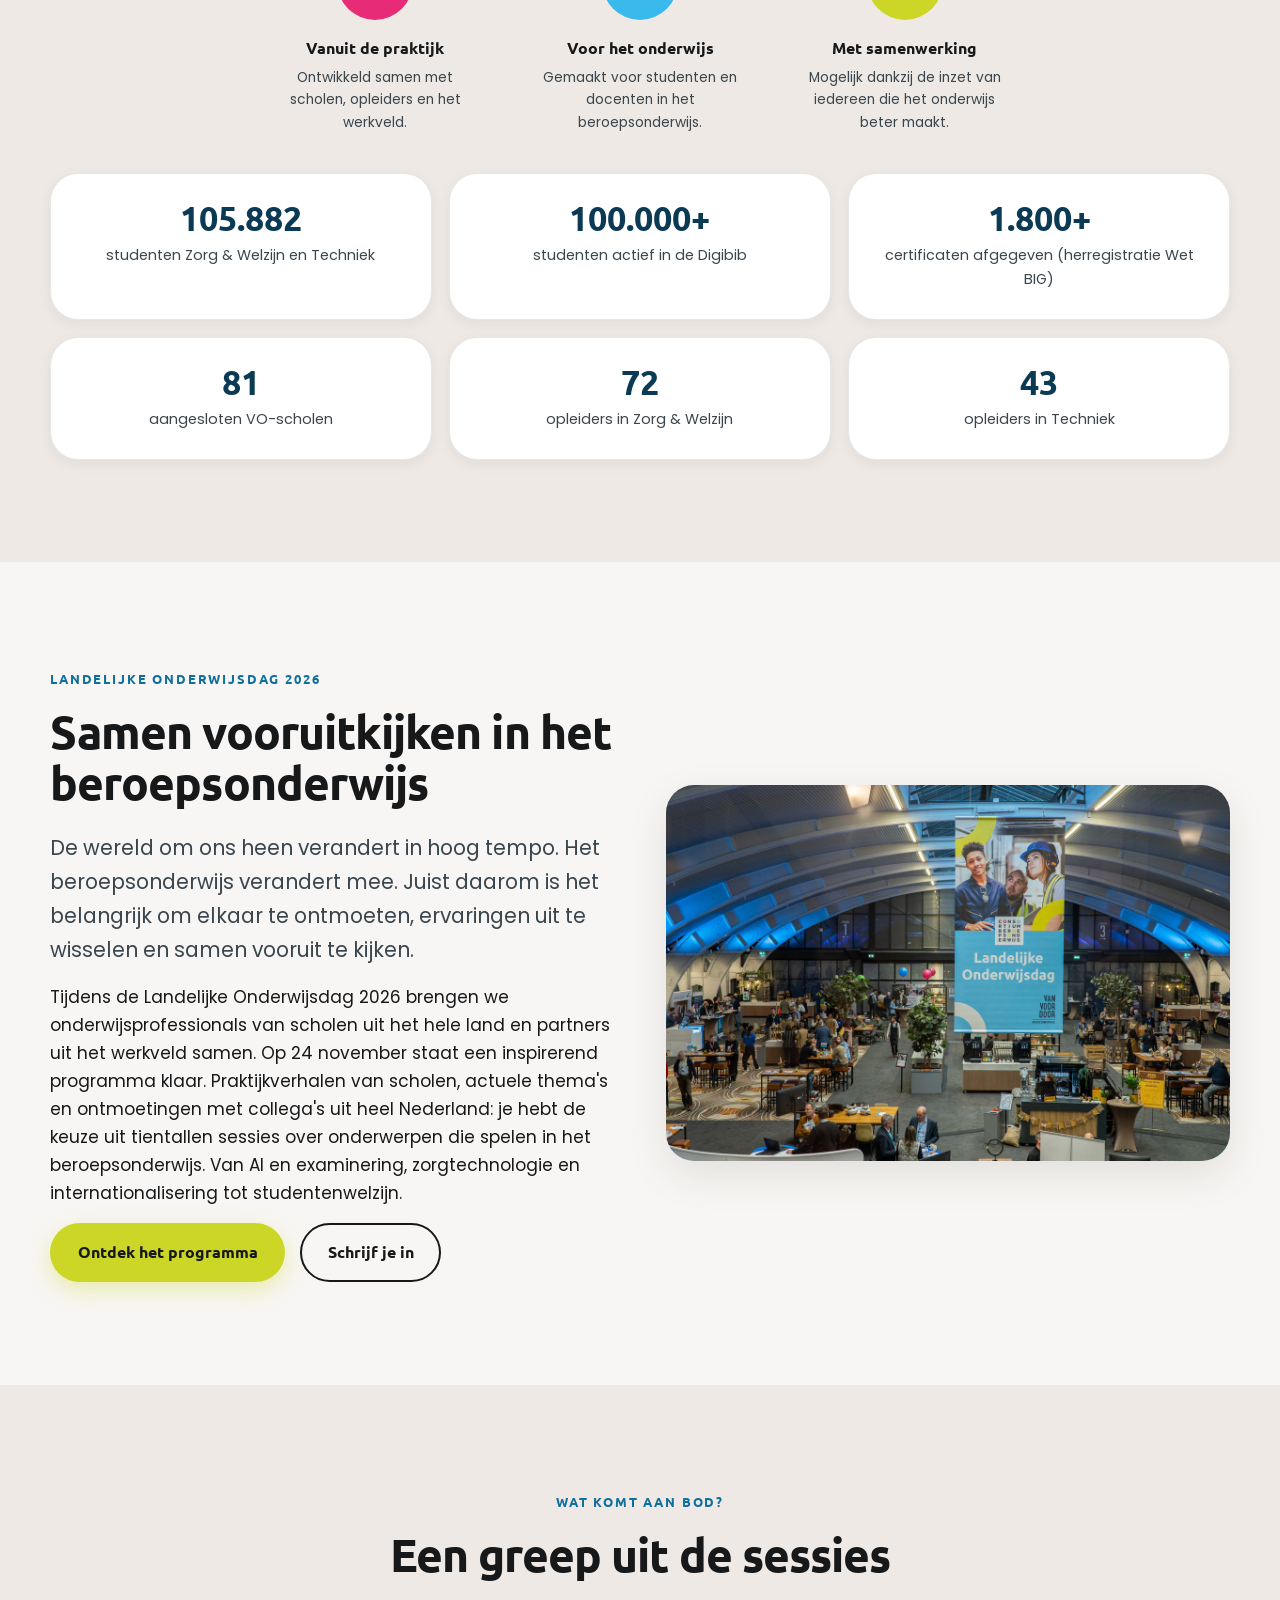
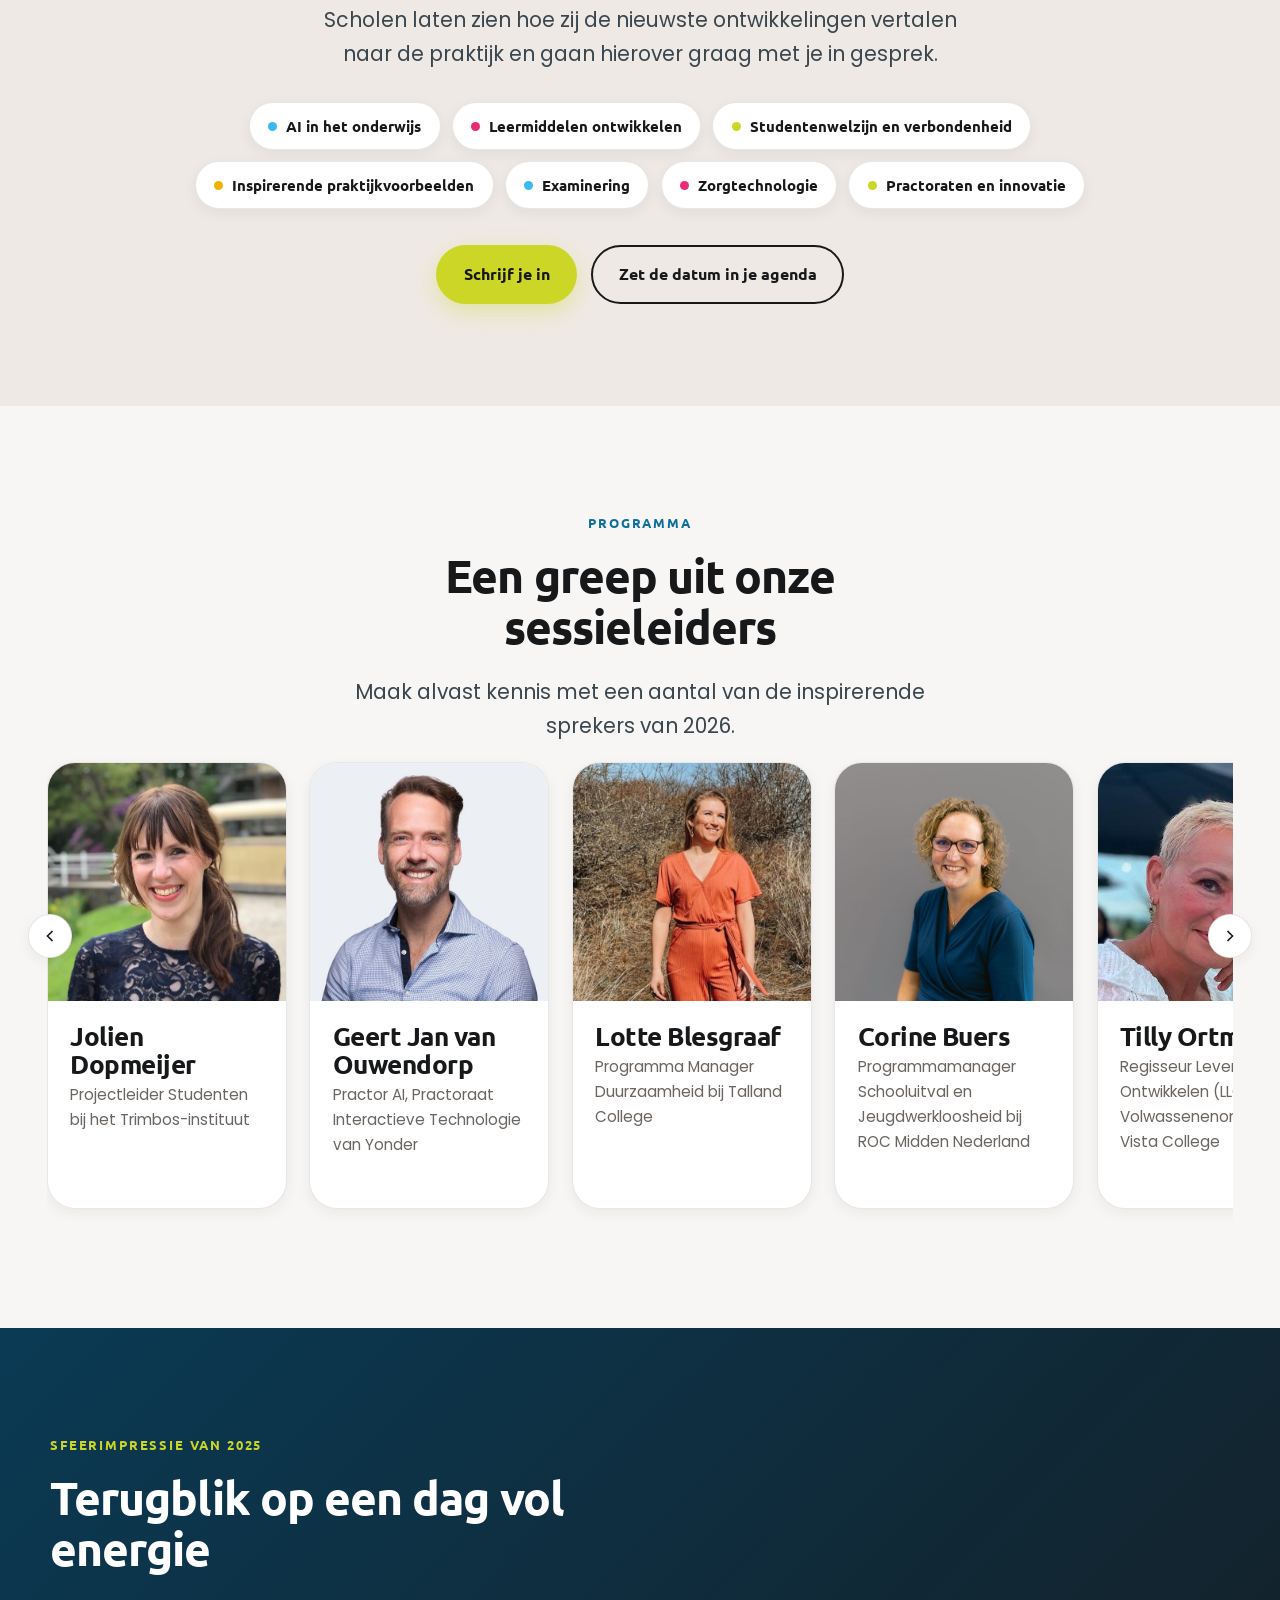
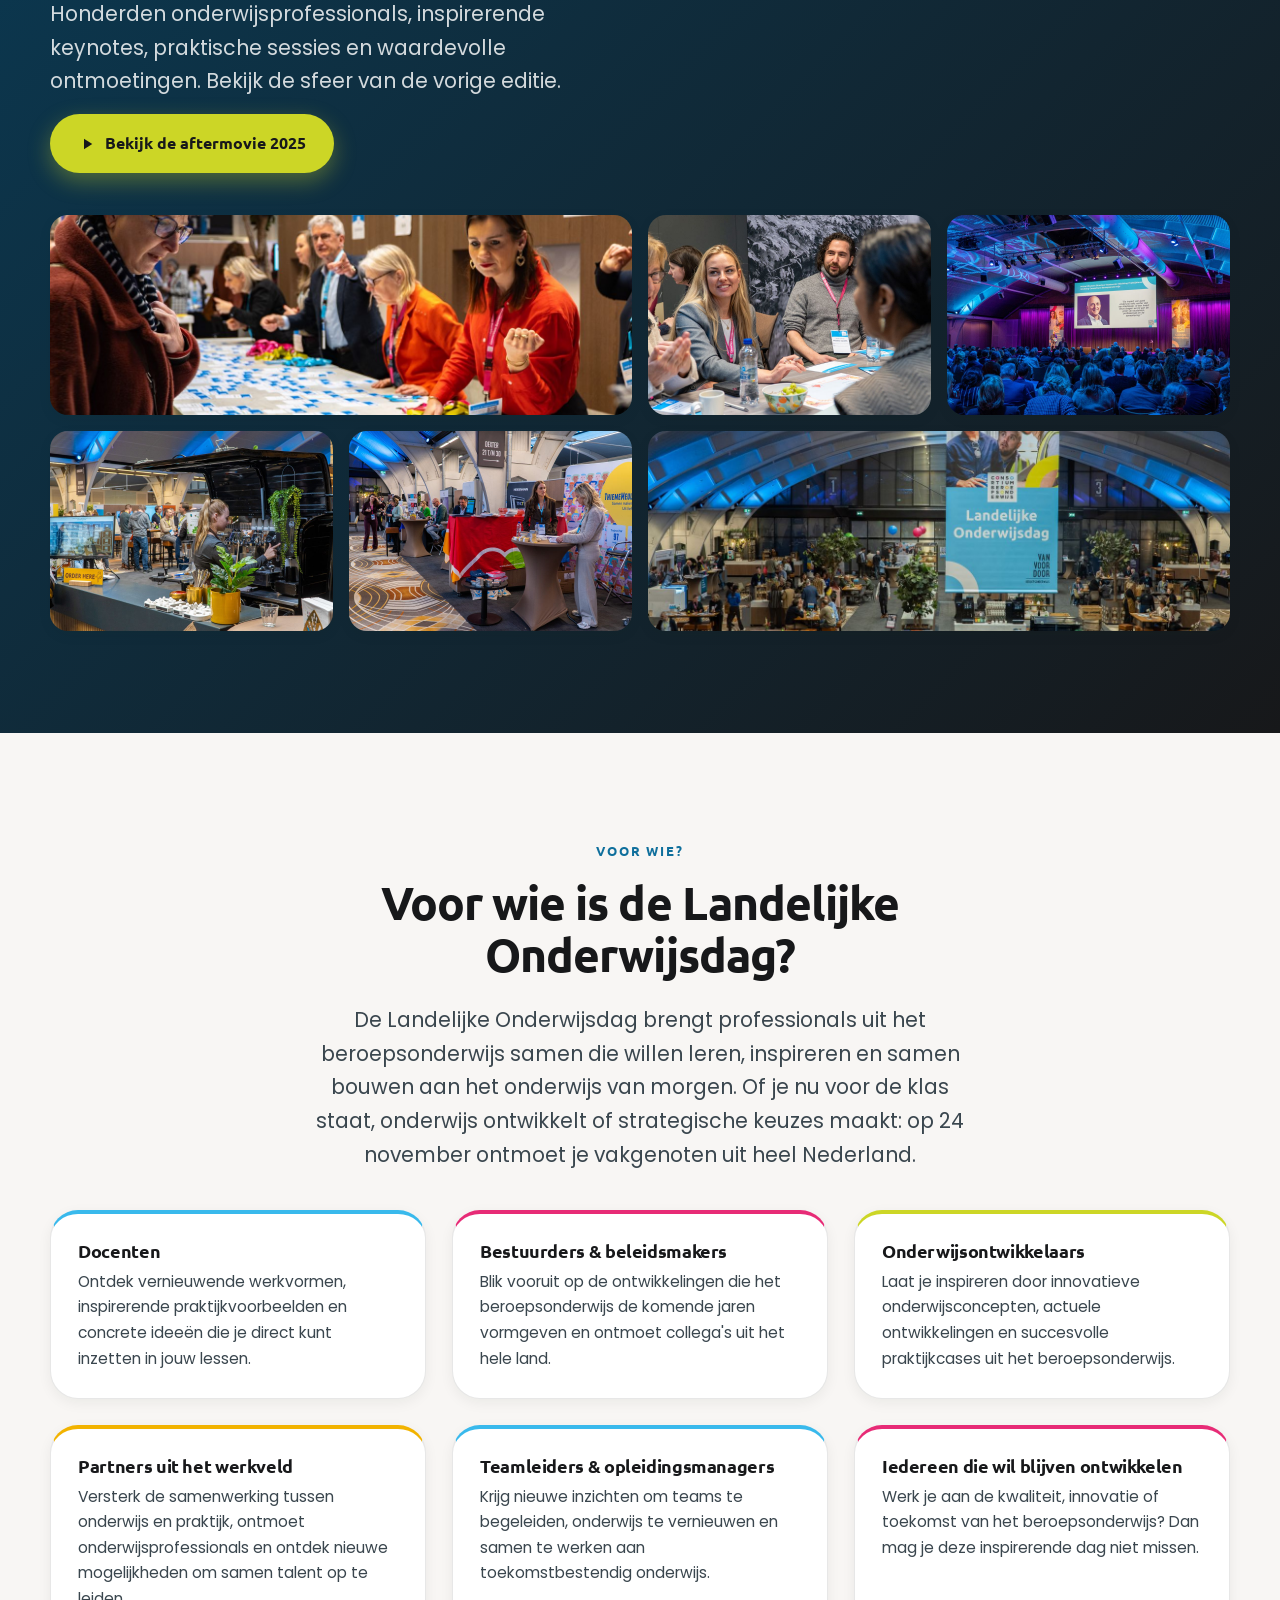
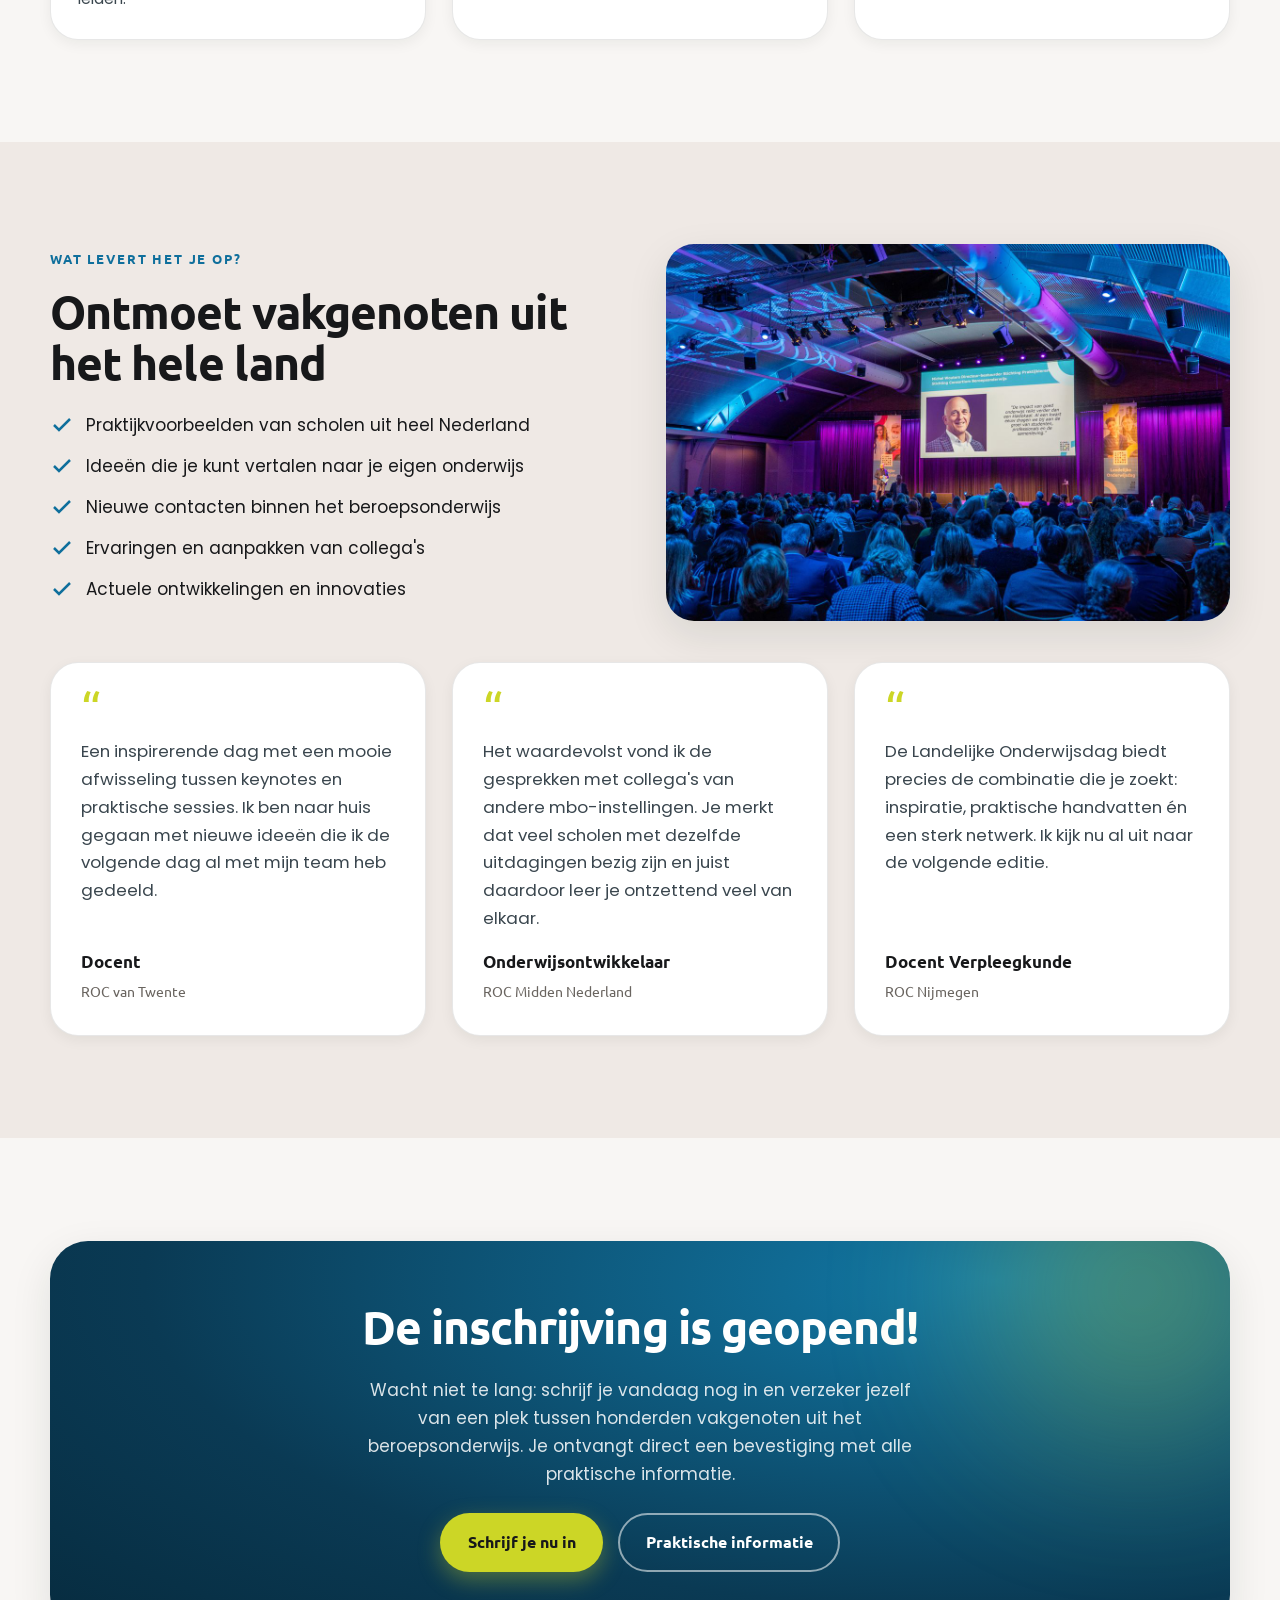
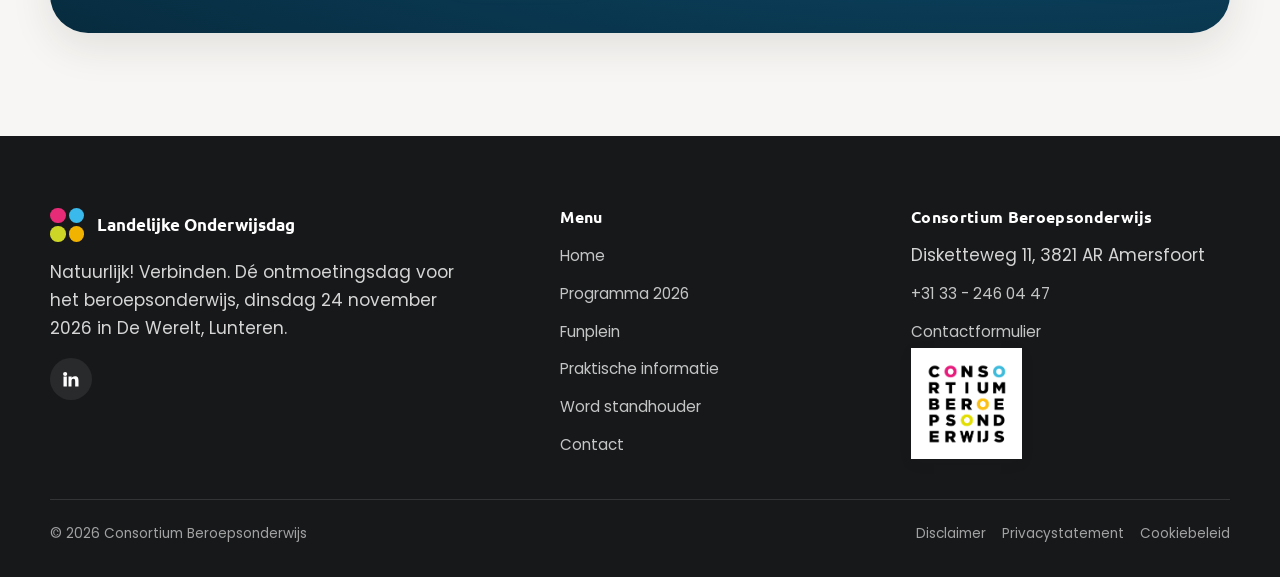
==== commit 271750a8: "'Sessie vol'-label toevoegen voor Nr.09, 12, 37 en 38 Co-Authored-By: Claude Sonnet 5 <noreply@anthr" ====
--- a/index.html
+++ b/index.html
@@ -21,7 +21,7 @@
 <link rel="preconnect" href="https://fonts.gstatic.com" crossorigin>
 <link href="https://fonts.googleapis.com/css2?family=Ubuntu:wght@500;700&family=Poppins:wght@300;400;500;600;700&display=swap" rel="stylesheet">
 <script>document.documentElement.classList.add("js");</script>
-<link rel="stylesheet" href="assets/styles.css?v=38">
+<link rel="stylesheet" href="assets/styles.css?v=39">
 </head>
 <body>
 
--- a/assets/styles.css
+++ b/assets/styles.css
@@ -565,6 +565,9 @@
 .session-card--pending::before{content:"Nog niet definitief";display:block;order:-1;flex:none;background:var(--ink);color:#fff;
   font-family:var(--font-head);font-weight:700;font-size:.66rem;text-transform:uppercase;letter-spacing:.04em;
   text-align:center;padding:.4rem .6rem}
+.session-card--full::before{content:"Sessie vol";display:block;order:-1;flex:none;background:var(--pink);color:#fff;
+  font-family:var(--font-head);font-weight:700;font-size:.66rem;text-transform:uppercase;letter-spacing:.04em;
+  text-align:center;padding:.4rem .6rem}
 .session-more-soon{grid-column:1/-1;text-align:center;padding:2.4rem 1.4rem;border:2px dashed var(--line);border-radius:var(--r-lg);color:var(--muted)}
 .session-more-soon strong{color:var(--ink);display:block;font-family:var(--font-head);font-size:1.05rem;margin-bottom:.3rem}
 
